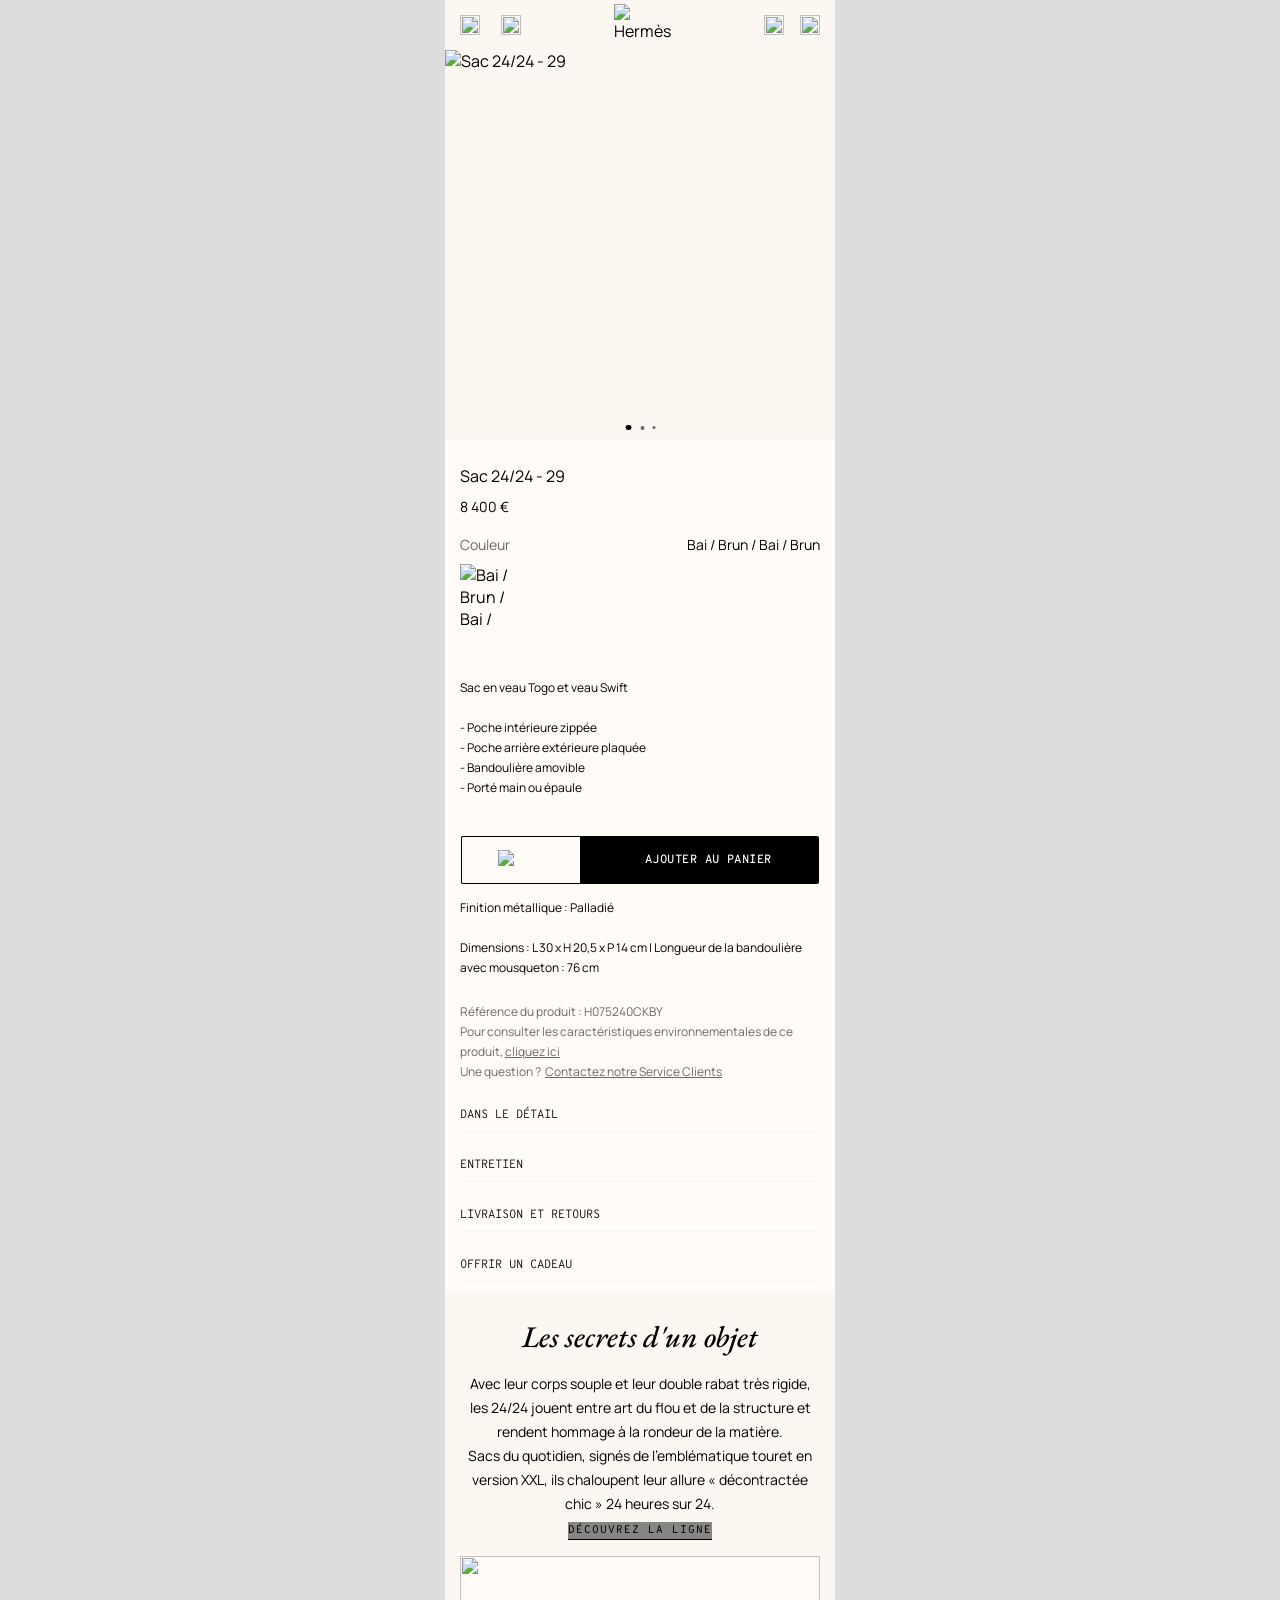
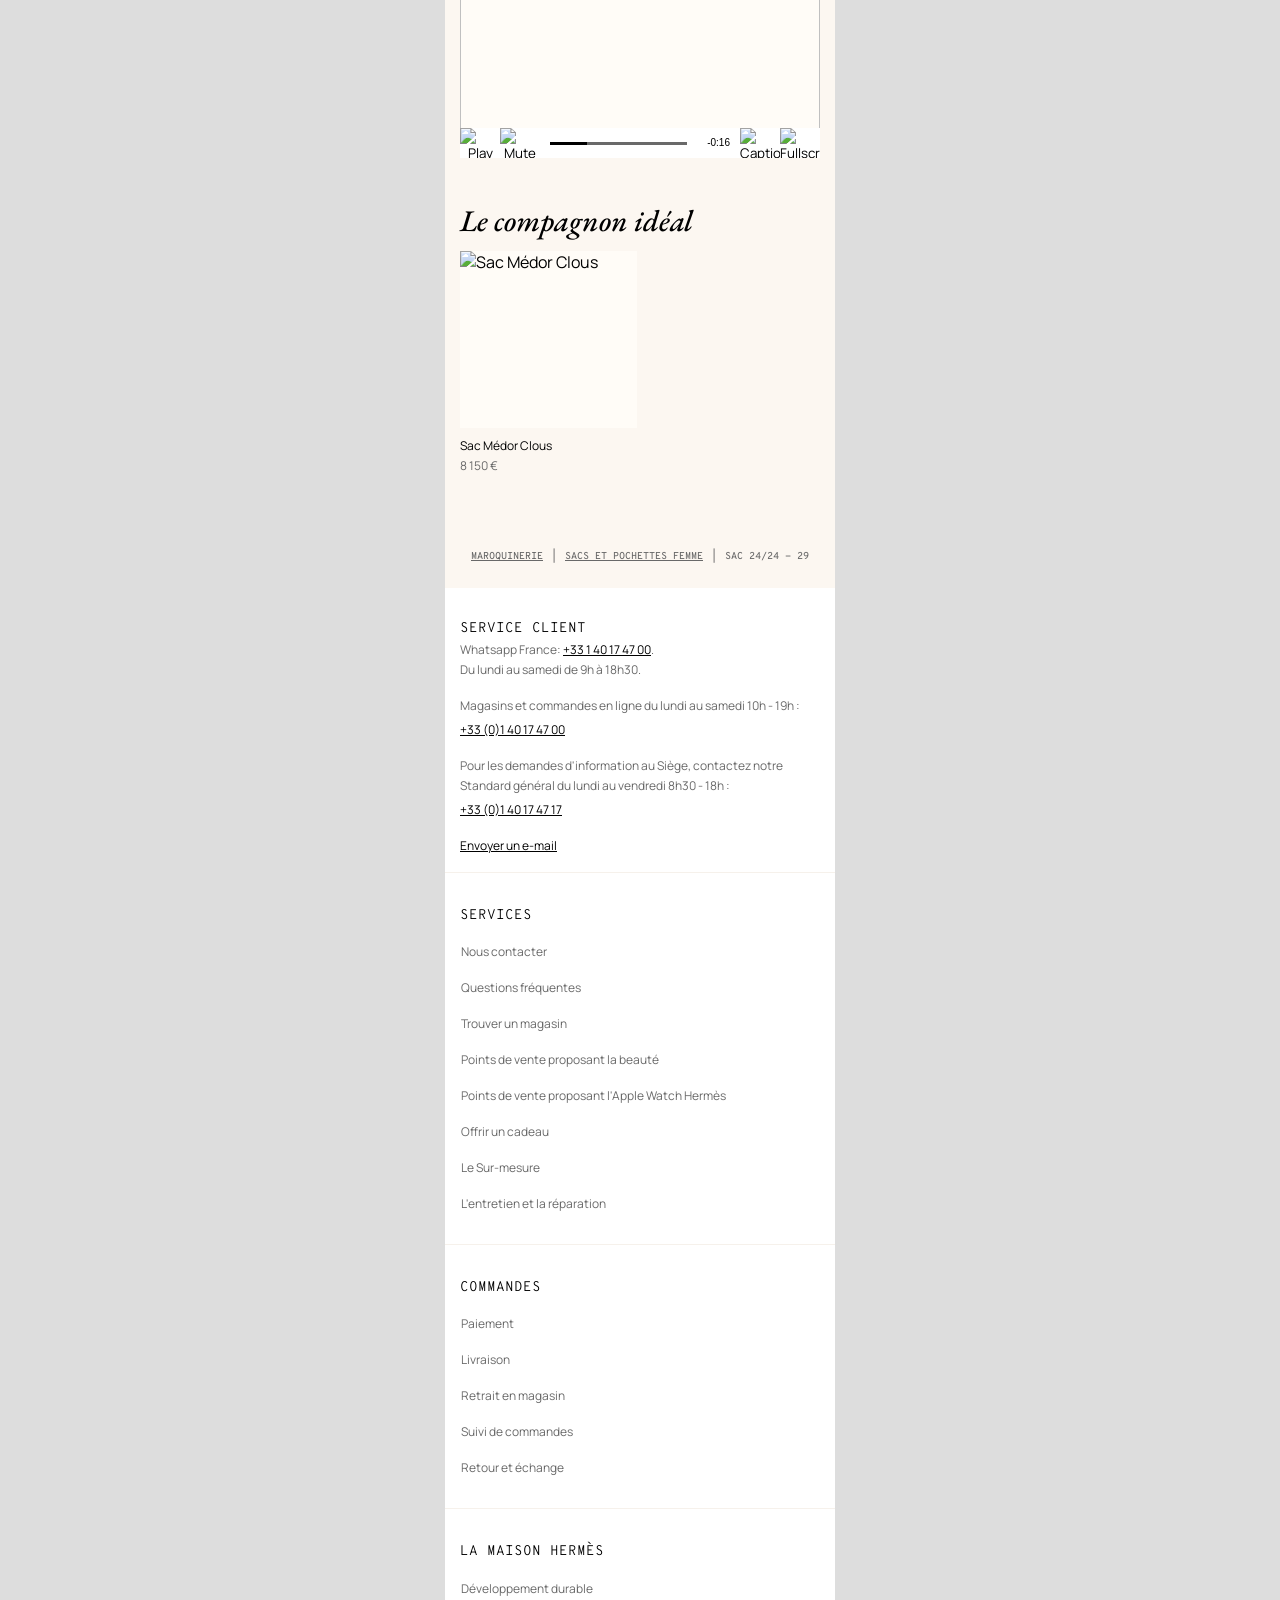
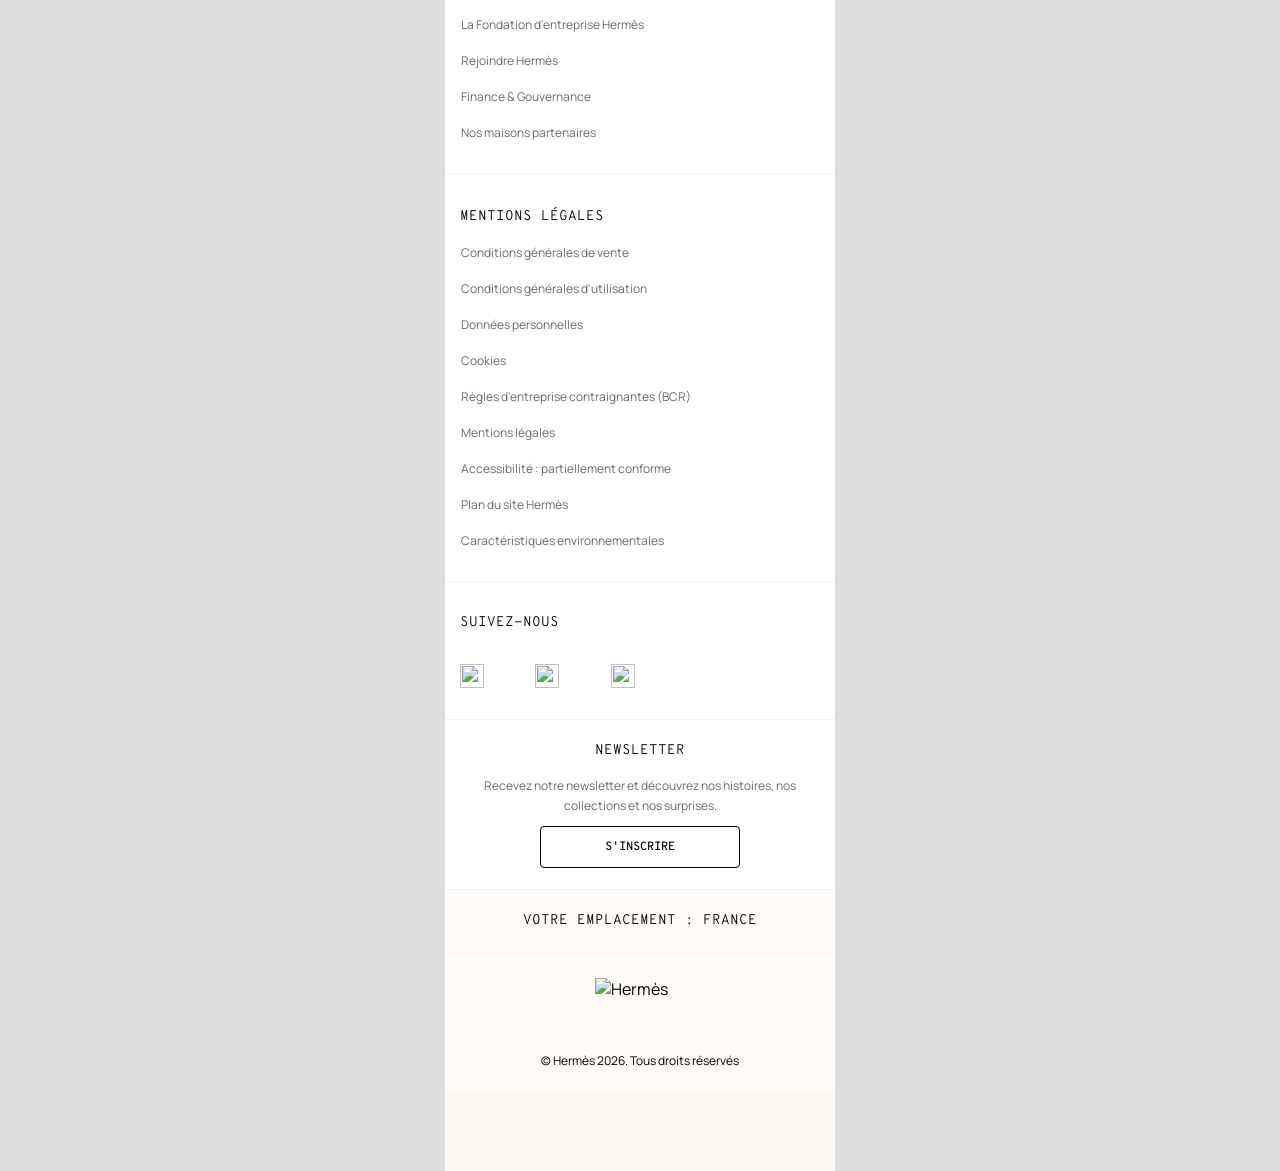
==== index.html @ 39c158b3 "v2 evade: mobile touch mechanic with escalation and yield dialog Replaces the cursor-based proof-of-" ====
<!DOCTYPE html>
<html lang="fr">
<head>
  <meta charset="UTF-8" />
  <meta name="viewport" content="width=390, initial-scale=1.0, maximum-scale=1.0, user-scalable=no" />
  <title>Sac 24/24 - 29 | Hermès</title>
  <link rel="preconnect" href="https://fonts.googleapis.com" />
  <link rel="preconnect" href="https://fonts.gstatic.com" crossorigin />
  <link href="https://fonts.googleapis.com/css2?family=EB+Garamond:ital,wght@1,500&family=Manrope:wght@400&family=Overpass+Mono:wght@300;400;500&display=swap" rel="stylesheet" />
  <link rel="stylesheet" href="style.css" />
</head>
<body>
  <div class="device">

    <!-- HEADER -->
    <header class="header">
      <button class="header-icon header-menu" aria-label="Menu">
        <img src="assets/images/menu-icon.svg" alt="" />
      </button>
      <button class="header-icon header-search" aria-label="Rechercher">
        <img src="assets/images/search-icon.svg" alt="" />
      </button>
      <a href="#" class="header-logo" aria-label="Hermès">
        <img src="assets/images/hermes-logo.svg" alt="Hermès" />
      </a>
      <button class="header-icon header-account" aria-label="Compte">
        <img src="assets/images/header-account.svg" alt="" />
      </button>
      <button class="header-icon header-bag" aria-label="Panier">
        <img src="assets/images/header-bag.svg" alt="" />
      </button>
    </header>

    <!-- MAIN -->
    <main class="main">

      <!-- HERO CAROUSEL -->
      <section class="hero">
        <div class="hero-image">
          <img src="assets/images/hero-bag.jpg" alt="Sac 24/24 - 29" />
        </div>
        <div class="hero-dots" aria-hidden="true">
          <span class="dot dot-active"></span>
          <span class="dot dot-med"></span>
          <span class="dot dot-small"></span>
        </div>
      </section>

      <!-- SELECTOR / TITLE / PRICE / VARIANTS -->
      <section class="selector">
        <h1 class="product-title">Sac 24/24 - 29</h1>
        <div class="product-price">8 400 €</div>
        <div class="variant-group">
          <div class="variant-header">
            <span class="variant-label">Couleur</span>
            <span class="variant-value">Bai / Brun / Bai / Brun</span>
          </div>
          <ul class="variant-swatches">
            <li class="swatch swatch-active">
              <img src="assets/images/color-swatch.jpg" alt="Bai / Brun / Bai / Brun" />
            </li>
          </ul>
        </div>
      </section>

      <!-- PRODUCT DETAILS -->
      <section class="details">
        <div class="details-description">
          <p>Sac en veau Togo et veau Swift</p>
          <p>- Poche intérieure zippée<br>- Poche arrière extérieure plaquée<br>- Bandoulière amovible<br>- Porté main ou épaule</p>
          <p>Ce produit est fabriqué à la main, les dimensions peuvent varier.</p>
        </div>
        <p class="details-line">Fabriqué en France</p>
        <p class="details-line">Finition métallique : Palladié</p>
        <p class="details-line">Dimensions : L 30 x H 20,5 x P 14 cm | Longueur de la bandoulière<br>avec mousqueton : 76 cm</p>

        <div class="details-footer">
          <p class="ref">Référence du produit :  H075240CKBY</p>
          <p class="env">Pour consulter les caractéristiques environnementales de ce produit, <a href="#">cliquez ici</a></p>
          <p class="contact">Une question ? <a href="#">Contactez notre Service Clients</a></p>
        </div>

        <!-- EXPANSION PANELS -->
        <div class="panels">
          <button class="panel">
            <span class="panel-label">DANS LE DÉTAIL</span>
            <img class="panel-icon" src="assets/images/plus-icon.svg" alt="" />
          </button>
          <button class="panel">
            <span class="panel-label">ENTRETIEN</span>
            <img class="panel-icon" src="assets/images/plus-icon.svg" alt="" />
          </button>
          <button class="panel">
            <span class="panel-label">LIVRAISON ET RETOURS</span>
            <img class="panel-icon" src="assets/images/plus-icon.svg" alt="" />
          </button>
          <button class="panel">
            <span class="panel-label">OFFRIR UN CADEAU</span>
            <img class="panel-icon" src="assets/images/plus-icon.svg" alt="" />
          </button>
        </div>
      </section>

      <!-- STORY BEHIND -->
      <section class="story">
        <h2 class="story-title">Les secrets d'un objet</h2>
        <p class="story-body">
          Avec leur corps souple et leur double rabat très rigide,<br>
          les 24/24 jouent entre art du flou et de la structure et<br>
          rendent hommage à la rondeur de la matière.<br>
          Sacs du quotidien, signés de l'emblématique touret en<br>
          version XXL, ils chaloupent leur allure « décontractée<br>
          chic » 24 heures sur 24.
        </p>
        <a class="story-link" href="#">DÉCOUVREZ LA LIGNE</a>

        <div class="story-video">
          <img class="video-thumb" src="assets/images/video-thumb.jpg" alt="" />
          <div class="video-controls">
            <button class="video-btn"><img src="assets/images/video-play.svg" alt="Play" /></button>
            <button class="video-btn"><img src="assets/images/video-mute.svg" alt="Mute" /></button>
            <div class="video-progress">
              <div class="video-progress-fill"></div>
            </div>
            <span class="video-time">-0:16</span>
            <button class="video-btn"><img src="assets/images/video-cc.svg" alt="Captions" /></button>
            <button class="video-btn"><img src="assets/images/video-fullscreen.svg" alt="Fullscreen" /></button>
          </div>
        </div>
      </section>

      <!-- CROSS-SELL -->
      <section class="cross-sell">
        <h2 class="cross-sell-title">Le compagnon idéal</h2>
        <a class="cross-sell-item" href="#">
          <div class="cross-sell-image">
            <img src="assets/images/medor-clous.jpg" alt="Sac Médor Clous" />
          </div>
          <h3 class="cross-sell-name">Sac Médor Clous</h3>
          <p class="cross-sell-price">8 150 €</p>
        </a>
      </section>

      <!-- BREADCRUMB -->
      <nav class="breadcrumb">
        <a class="crumb crumb-link" href="#">MAROQUINERIE</a>
        <span class="crumb-sep">|</span>
        <a class="crumb crumb-link" href="#">SACS ET POCHETTES FEMME</a>
        <span class="crumb-sep">|</span>
        <span class="crumb">SAC 24/24 - 29</span>
      </nav>

    </main>

    <!-- FOOTER -->
    <footer class="footer">
      <section class="footer-section footer-service">
        <h4 class="footer-heading">SERVICE CLIENT</h4>
        <p class="footer-text">
          <span class="muted">Whatsapp France: </span><a href="#">+33 1 40 17 47 00</a><span class="muted">.</span><br>
          <span class="muted">Du lundi au samedi de 9h à 18h30. </span>
        </p>
        <p class="footer-text muted">Magasins et commandes en ligne du lundi au samedi 10h - 19h :</p>
        <a class="footer-link" href="#">+33 (0)1 40 17 47 00</a>

        <p class="footer-text muted">Pour les demandes d'information au Siège, contactez notre<br>Standard général du lundi au vendredi 8h30 - 18h :</p>
        <a class="footer-link" href="#">+33 (0)1 40 17 47 17</a>

        <a class="footer-link footer-email" href="#">Envoyer un e-mail</a>
      </section>

      <section class="footer-section footer-collapse">
        <button class="footer-group-head">
          <span>SERVICES</span>
          <img src="assets/images/footer-arrow.svg" alt="" />
        </button>
        <ul class="footer-list">
          <li>Nous contacter</li>
          <li>Questions fréquentes</li>
          <li>Trouver un magasin</li>
          <li>Points de vente proposant la beauté</li>
          <li>Points de vente proposant l'Apple Watch Hermès</li>
          <li>Offrir un cadeau</li>
          <li>Le Sur-mesure</li>
          <li>L'entretien et la réparation</li>
        </ul>
      </section>

      <section class="footer-section footer-collapse">
        <button class="footer-group-head">
          <span>COMMANDES</span>
          <img src="assets/images/footer-arrow.svg" alt="" />
        </button>
        <ul class="footer-list">
          <li>Paiement</li>
          <li>Livraison</li>
          <li>Retrait en magasin</li>
          <li>Suivi de commandes</li>
          <li>Retour et échange</li>
        </ul>
      </section>

      <section class="footer-section footer-collapse">
        <button class="footer-group-head">
          <span>LA MAISON HERMÈS</span>
          <img src="assets/images/footer-arrow.svg" alt="" />
        </button>
        <ul class="footer-list">
          <li>Développement durable</li>
          <li>La Fondation d'entreprise Hermès</li>
          <li>Rejoindre Hermès</li>
          <li>Finance &amp; Gouvernance</li>
          <li>Nos maisons partenaires</li>
        </ul>
      </section>

      <section class="footer-section footer-collapse footer-collapse-static">
        <div class="footer-group-head">
          <span>MENTIONS LÉGALES</span>
        </div>
        <ul class="footer-list">
          <li>Conditions générales de vente</li>
          <li>Conditions générales d'utilisation</li>
          <li>Données personnelles</li>
          <li>Cookies</li>
          <li>Règles d'entreprise contraignantes (BCR)</li>
          <li>Mentions légales</li>
          <li>Accessibilité : partiellement conforme</li>
          <li>Plan du site Hermès</li>
          <li>Caractéristiques environnementales</li>
        </ul>
      </section>

      <section class="footer-section footer-social">
        <h4 class="footer-heading">SUIVEZ-NOUS</h4>
        <div class="footer-social-icons">
          <a href="#"><img src="assets/images/social-1.svg" alt="" /></a>
          <a href="#"><img src="assets/images/social-2.svg" alt="" /></a>
          <a href="#"><img src="assets/images/social-3.svg" alt="" /></a>
        </div>
      </section>

      <section class="footer-section footer-newsletter">
        <h4 class="footer-heading footer-heading-center">NEWSLETTER</h4>
        <p class="footer-text footer-text-center">Recevez notre newsletter et découvrez nos histoires, nos<br>collections et nos surprises.</p>
        <button class="footer-newsletter-btn">S'INSCRIRE</button>
      </section>

      <section class="footer-section footer-country">
        <button class="footer-country-btn">
          <span>VOTRE EMPLACEMENT : FRANCE</span>
          <img src="assets/images/country-arrow.svg" alt="" />
        </button>
      </section>

      <div class="footer-rider">
        <img src="assets/images/hermes-rider.svg" alt="Hermès" />
      </div>

      <p class="footer-copyright">© Hermès 2026. Tous droits réservés</p>
    </footer>

    <!-- YIELD DIALOG (appears after 4 failed leaps) -->
    <div id="yield-dialog" class="dialog" hidden>
      <div class="dialog-card">
        <img class="dialog-logo" src="assets/images/hermes-logo.svg" alt="Hermès" />
        <p class="dialog-message">Cet article est disponible uniquement en boutique. Veuillez prendre rendez-vous auprès de votre conseiller.</p>
        <button class="dialog-close">Compris</button>
      </div>
    </div>

    <!-- STICKY BOTTOM ACTION BAR -->
    <div class="sticky-bar">
      <button class="apple-pay-btn" aria-label="Apple Pay">
        <img src="assets/images/apple-pay-logo.svg" alt="Apple Pay" />
      </button>
      <button id="add-to-cart" class="add-to-cart-btn" aria-label="Ajouter au panier">
        <img class="cart-icon" src="assets/images/cart-icon.svg" alt="" />
        <span class="cart-label">AJOUTER AU PANIER</span>
      </button>
    </div>

  </div>

  <script src="script.js"></script>
</body>
</html>
---- style.css ----
/* Hermès Sac 24/24 - 29 — 1:1 from Figma (390px mobile) */

:root {
  --bg-page: #fcf7f1;
  --bg-card: #fffcf7;
  --bg-selector: rgba(255, 252, 247, 0.93);
  --ink: #000000;
  --muted: #696969;
  --separator: rgba(246, 241, 235, 0.6);
  --separator-solid: #f6f1eb;
}

* {
  box-sizing: border-box;
  margin: 0;
  padding: 0;
}

html, body {
  background: #ddd;
  font-family: 'Manrope', sans-serif;
  color: var(--ink);
  -webkit-font-smoothing: antialiased;
  -webkit-tap-highlight-color: transparent;
}

img {
  display: block;
  max-width: 100%;
}

button {
  background: none;
  border: none;
  font-family: inherit;
  cursor: pointer;
  color: inherit;
}

a {
  color: inherit;
  text-decoration: none;
}

ul {
  list-style: none;
}

/* The phone-size device frame */
.device {
  width: 390px;
  margin: 0 auto;
  background: var(--bg-page);
  position: relative;
  min-height: 100vh;
  padding-bottom: 80px; /* room for sticky bar */
}

/* ---------- HEADER ---------- */
.header {
  position: relative;
  width: 390px;
  height: 50px;
  background: var(--bg-page);
  padding: 0 15px;
  display: flex;
  align-items: center;
}

.header-icon {
  width: 20px;
  height: 20px;
  display: inline-flex;
  align-items: center;
  justify-content: center;
}

.header-icon img {
  width: 20px;
  height: 20px;
}

.header-menu {
  position: absolute;
  left: 15px;
  top: 50%;
  transform: translateY(-50%);
}

.header-search {
  position: absolute;
  left: 56px;
  top: 50%;
  transform: translateY(-50%);
}

.header-logo {
  position: absolute;
  left: 168.6px;
  top: 4px;
  width: 60px;
  height: 36px;
}

.header-logo img {
  width: 60px;
  height: 36px;
}

.header-account {
  position: absolute;
  right: 51px;
  top: 50%;
  transform: translateY(-50%);
}

.header-bag {
  position: absolute;
  right: 15px;
  top: 50%;
  transform: translateY(-50%);
}

/* ---------- HERO ---------- */
.hero {
  position: relative;
  width: 390px;
}

.hero-image {
  width: 390px;
  height: 390px;
  overflow: hidden;
}

.hero-image img {
  width: 100%;
  height: 100%;
  object-fit: cover;
}

.hero-dots {
  position: absolute;
  left: 50%;
  bottom: 8px;
  transform: translateX(-50%);
  width: 65px;
  height: 9px;
  display: flex;
  align-items: center;
  justify-content: center;
  gap: 8px;
}

.hero-dots .dot {
  display: block;
  border-radius: 50%;
  background: var(--muted);
}

.hero-dots .dot-active {
  width: 7.5px;
  height: 7.5px;
  background: #000;
  border: 1px solid #fff;
}

.hero-dots .dot-med {
  width: 4px;
  height: 4px;
}

.hero-dots .dot-small {
  width: 3px;
  height: 3px;
}

/* ---------- SELECTOR (over hero overlap area) ---------- */
.selector {
  background: var(--bg-selector);
  padding: 24px 15px;
  width: 390px;
}

.product-title {
  font-family: 'Manrope', sans-serif;
  font-weight: 400;
  font-size: 16px;
  line-height: 24px;
  color: var(--ink);
  margin: 0;
}

.product-price {
  font-family: 'Manrope', sans-serif;
  font-weight: 400;
  font-size: 14px;
  line-height: 22px;
  color: var(--ink);
  padding-top: 8px;
  padding-bottom: 16px;
}

.variant-header {
  display: flex;
  justify-content: space-between;
  align-items: baseline;
  font-size: 14px;
  line-height: 22px;
  padding-bottom: 8px;
}

.variant-label {
  color: var(--muted);
}

.variant-value {
  color: var(--ink);
  text-transform: capitalize;
}

.variant-swatches {
  display: grid;
  grid-template-columns: repeat(5, 1fr);
  gap: 8px;
  padding-bottom: 8px;
}

.swatch {
  background: var(--bg-card);
  aspect-ratio: 1 / 1;
  position: relative;
  overflow: hidden;
}

.swatch img {
  width: 100%;
  height: 100%;
  object-fit: cover;
}

.swatch-active::after {
  content: '';
  position: absolute;
  left: 0;
  right: 0.01px;
  bottom: -2.99px;
  border-bottom: 1px solid #000;
  height: 0;
}

/* ---------- DETAILS ---------- */
.details {
  background: var(--bg-card);
  padding: 16px 15px;
  width: 390px;
}

.details-description p {
  font-size: 12px;
  line-height: 20px;
  color: var(--ink);
}

.details-description p + p {
  margin-top: 20px;
}

.details-line {
  font-size: 12px;
  line-height: 20px;
  color: var(--ink);
  margin-top: 20px;
}

.details-footer {
  margin-top: 24px;
}

.details-footer .ref,
.details-footer .env,
.details-footer .contact {
  font-size: 12px;
  line-height: 20px;
  color: var(--muted);
}

.details-footer .env {
  margin-top: 0;
}

.details-footer .contact {
  margin-top: 0;
  display: flex;
  gap: 4px;
  flex-wrap: wrap;
}

.details-footer a {
  text-decoration: underline;
  color: var(--muted);
}

.details-footer .env a {
  color: var(--muted);
}

/* ---------- EXPANSION PANELS ---------- */
.panels {
  margin-top: 24px;
  display: flex;
  flex-direction: column;
  gap: 32px;
}

.panel {
  display: flex;
  align-items: center;
  justify-content: space-between;
  width: 100%;
  padding: 0;
  background: transparent;
  position: relative;
}

.panel::after {
  content: '';
  position: absolute;
  left: 0;
  right: 0;
  bottom: -8px;
  border-top: 1px solid var(--separator);
}

.panel-label {
  font-family: 'Overpass Mono', monospace;
  font-weight: 300;
  font-size: 12px;
  line-height: 18px;
  color: var(--ink);
  text-transform: uppercase;
}

.panel-icon {
  width: 14px;
  height: 14px;
}

/* ---------- STORY ---------- */
.story {
  padding: 32px 15px 24px;
  background: var(--bg-page);
  width: 390px;
}

.story-title {
  font-family: 'EB Garamond', serif;
  font-style: italic;
  font-weight: 500;
  font-size: 30px;
  line-height: 1;
  color: var(--ink);
  text-align: center;
  padding-bottom: 13.8px;
}

.story-body {
  font-family: 'Manrope', sans-serif;
  font-size: 14px;
  line-height: 24px;
  color: var(--ink);
  text-align: center;
  padding-top: 6.2px;
}

.story-link {
  display: block;
  margin: 6px auto 0;
  width: fit-content;
  font-family: 'Overpass Mono', monospace;
  font-weight: 400;
  font-size: 11px;
  line-height: 16px;
  letter-spacing: 1px;
  text-transform: uppercase;
  text-align: center;
  color: var(--ink);
  border-bottom: 1px solid var(--ink);
  padding-bottom: 1px;
  background: rgba(105, 105, 105, 0.8);
  padding-left: 0;
  padding-right: 0;
}

.story-video {
  margin-top: 16px;
  width: 360px;
  position: relative;
  background: var(--bg-card);
}

.video-thumb {
  width: 360px;
  height: 202.5px;
  object-fit: cover;
  display: block;
}

.video-controls {
  position: absolute;
  left: 0;
  right: 0;
  bottom: 0;
  background: #fff;
  height: 30px;
  display: flex;
  align-items: center;
}

.video-btn {
  width: 40px;
  height: 30px;
  display: inline-flex;
  align-items: center;
  justify-content: center;
}

.video-btn img {
  width: 40px;
  height: 30px;
}

.video-progress {
  flex: 1;
  height: 3px;
  background: var(--muted);
  margin: 0 10px;
  position: relative;
}

.video-progress-fill {
  position: absolute;
  left: 0;
  top: 0;
  bottom: 0;
  width: 27%;
  background: #000;
}

.video-time {
  font-family: 'Arial', sans-serif;
  font-size: 10px;
  line-height: 30px;
  color: var(--ink);
  padding: 0 10px;
  white-space: nowrap;
}

/* ---------- CROSS-SELL ---------- */
.cross-sell {
  padding: 24px 15px 72px;
  background: var(--bg-page);
  width: 390px;
}

.cross-sell-title {
  font-family: 'EB Garamond', serif;
  font-style: italic;
  font-weight: 500;
  font-size: 30px;
  line-height: 1;
  color: var(--ink);
  margin-bottom: 15px;
}

.cross-sell-item {
  display: block;
  width: 177px;
}

.cross-sell-image {
  background: var(--bg-card);
  width: 177px;
  height: 177px;
  overflow: hidden;
}

.cross-sell-image img {
  width: 100%;
  height: 100%;
  object-fit: cover;
}

.cross-sell-name {
  font-family: 'Manrope', sans-serif;
  font-weight: 400;
  font-size: 12px;
  line-height: 20px;
  color: var(--ink);
  padding-top: 8px;
}

.cross-sell-price {
  font-family: 'Manrope', sans-serif;
  font-weight: 400;
  font-size: 12px;
  line-height: 20px;
  color: var(--muted);
}

/* ---------- BREADCRUMB ---------- */
.breadcrumb {
  width: 360px;
  margin: 0 auto;
  padding-top: 1.5px;
  display: flex;
  align-items: flex-start;
  justify-content: center;
  gap: 8px;
  font-family: 'Overpass Mono', monospace;
  font-weight: 500;
  font-size: 10px;
  line-height: 14px;
  text-transform: uppercase;
  color: var(--muted);
  padding-bottom: 24px;
}

.crumb-link {
  text-decoration: underline;
}

.crumb-sep {
  color: var(--muted);
}

/* ---------- FOOTER ---------- */
.footer {
  background: var(--bg-card);
  width: 390px;
  padding-bottom: 20px;
  display: flex;
  flex-direction: column;
}

.footer-section {
  width: 390px;
  padding: 0 15px;
}

.footer-service {
  border-bottom: 1px solid var(--separator-solid);
  padding: 30px 15px 16px;
  background: #fff;
}

.footer-heading {
  font-family: 'Overpass Mono', monospace;
  font-weight: 300;
  font-size: 14px;
  line-height: 22px;
  text-transform: uppercase;
  color: var(--ink);
}

.footer-heading-center {
  text-align: center;
}

.footer-service .footer-heading {
  margin-bottom: 0.25px;
}

.footer-text {
  font-family: 'Manrope', sans-serif;
  font-weight: 400;
  font-size: 12px;
  line-height: 20px;
  color: var(--muted);
  margin-top: 16px;
}

.footer-service .footer-text:first-of-type {
  margin-top: 0;
}

.footer-text.muted,
.footer-text .muted {
  color: var(--muted);
}

.footer-link {
  display: block;
  font-family: 'Manrope', sans-serif;
  font-size: 12px;
  line-height: 20px;
  color: var(--ink);
  text-decoration: underline;
  margin-top: 4px;
}

.footer-service a {
  color: var(--ink);
  text-decoration: underline;
}

.footer-email {
  margin-top: 16px;
}

.footer-collapse {
  border-bottom: 1px solid var(--separator-solid);
  padding: 32px 15px;
  background: #fff;
}

.footer-group-head {
  width: 100%;
  display: flex;
  align-items: flex-start;
  justify-content: space-between;
  font-family: 'Overpass Mono', monospace;
  font-weight: 300;
  font-size: 14px;
  line-height: 22px;
  text-transform: uppercase;
  color: var(--ink);
  padding: 0;
  height: 24.25px;
}

.footer-group-head img {
  width: 12px;
  height: 12px;
  margin-top: 3px;
}

.footer-list {
  padding-top: 15px;
}

.footer-list li {
  font-family: 'Manrope', sans-serif;
  font-weight: 400;
  font-size: 12px;
  line-height: 16px;
  color: var(--muted);
  padding: 10px 1px;
}

.footer-list li:first-child {
  padding-top: 0;
}

.footer-list li:last-child {
  padding-bottom: 0;
}

.footer-social {
  border-bottom: 1px solid var(--separator-solid);
  padding: 30px 15px 31px;
  background: #fff;
  display: flex;
  flex-direction: column;
  gap: 30px;
}

.footer-social-icons {
  display: flex;
  gap: 51.333px;
}

.footer-social-icons img {
  width: 24px;
  height: 24px;
}

.footer-newsletter {
  border-bottom: 1px solid var(--separator-solid);
  padding: 20px 15px 21px;
  background: #fff;
  display: flex;
  flex-direction: column;
  align-items: center;
  gap: 10px;
}

.footer-newsletter .footer-heading {
  padding-top: 0;
}

.footer-text-center {
  text-align: center;
  margin-top: 4px;
}

.footer-newsletter-btn {
  width: 200px;
  max-width: 240px;
  min-height: 40px;
  padding: 12px 17px;
  border: 1px solid var(--ink);
  border-radius: 4px;
  font-family: 'Overpass Mono', monospace;
  font-weight: 500;
  font-size: 12px;
  line-height: 16px;
  text-transform: uppercase;
  color: var(--ink);
  background: transparent;
}

.footer-country {
  border-bottom: 1px solid var(--separator-solid);
  padding: 20px 15px 21px;
  display: flex;
  justify-content: center;
}

.footer-country-btn {
  position: relative;
  width: 246.23px;
  height: 22px;
  display: flex;
  align-items: center;
  justify-content: center;
  font-family: 'Overpass Mono', monospace;
  font-weight: 300;
  font-size: 14px;
  line-height: 22px;
  text-transform: uppercase;
  color: var(--ink);
}

.footer-country-btn img {
  position: absolute;
  right: 0;
  top: 50%;
  transform: translateY(-50%);
  width: 7px;
  height: 10px;
}

.footer-rider {
  display: flex;
  justify-content: center;
  padding-top: 24px;
}

.footer-rider img {
  width: 90px;
  height: 51.5px;
}

.footer-copyright {
  width: 340px;
  margin: 21.5px auto 0;
  text-align: center;
  font-family: 'Manrope', sans-serif;
  font-size: 12px;
  line-height: 20px;
  color: var(--ink);
}

/* ---------- STICKY BAR ---------- */
.sticky-bar {
  position: fixed;
  bottom: 0;
  left: 50%;
  transform: translateX(-50%);
  width: 390px;
  background: var(--bg-card);
  padding: 16px;
  display: flex;
  justify-content: center;
  z-index: 100;
}

.apple-pay-btn {
  width: 119.34px;
  height: 48px;
  display: inline-flex;
  align-items: center;
  justify-content: center;
  padding: 9px 39.18px 9px 36.16px;
  background: var(--bg-card);
  border-top: 1px solid #000;
  border-left: 1px solid #000;
  border-bottom: 1px solid #000;
  border-right: none;
  border-radius: 2px 0 0 2px;
}

.apple-pay-btn img {
  width: 44px;
  height: 20px;
}

.add-to-cart-btn {
  width: 238.66px;
  height: 48px;
  display: inline-flex;
  align-items: center;
  justify-content: center;
  gap: 4px;
  padding: 9px 43px 9px 42px;
  background: #000;
  border-top: 1px solid rgba(0, 0, 0, 0);
  border-bottom: 1px solid rgba(0, 0, 0, 0);
  border-right: 1px solid rgba(0, 0, 0, 0);
  border-radius: 0 2px 2px 0;
  /* The transition is critical to the gag — slow, premium, never jittery. */
  transition: transform 800ms cubic-bezier(0.22, 1, 0.36, 1);
  will-change: transform;
  position: relative;
}

.cart-icon {
  width: 16px;
  height: 16px;
}

.cart-label {
  display: inline-flex;
  align-items: center;
  justify-content: center;
  height: 16px;
  font-family: 'Overpass Mono', monospace;
  font-weight: 500;
  font-size: 12px;
  line-height: 16px;
  letter-spacing: 0.04em;
  text-transform: uppercase;
  color: #fff;
  white-space: nowrap;
}

/* ---------- YIELD DIALOG ---------- */
.dialog {
  position: fixed;
  inset: 0;
  background: rgba(252, 247, 241, 0.96);
  display: flex;
  align-items: center;
  justify-content: center;
  z-index: 200;
  opacity: 0;
  pointer-events: none;
  transition: opacity 500ms ease-out;
}

.dialog.open {
  opacity: 1;
  pointer-events: auto;
}

.dialog[hidden] {
  display: none;
}

.dialog-card {
  width: 320px;
  display: flex;
  flex-direction: column;
  align-items: center;
  gap: 28px;
  padding: 40px 24px;
  text-align: center;
}

.dialog-logo {
  width: 80px;
  height: 48px;
}

.dialog-message {
  font-family: 'EB Garamond', serif;
  font-style: italic;
  font-weight: 500;
  font-size: 22px;
  line-height: 30px;
  color: var(--ink);
}

.dialog-close {
  font-family: 'Overpass Mono', monospace;
  font-weight: 500;
  font-size: 12px;
  line-height: 16px;
  letter-spacing: 0.06em;
  text-transform: uppercase;
  color: var(--ink);
  padding: 12px 32px;
  border: 1px solid var(--ink);
  border-radius: 2px;
  background: transparent;
}
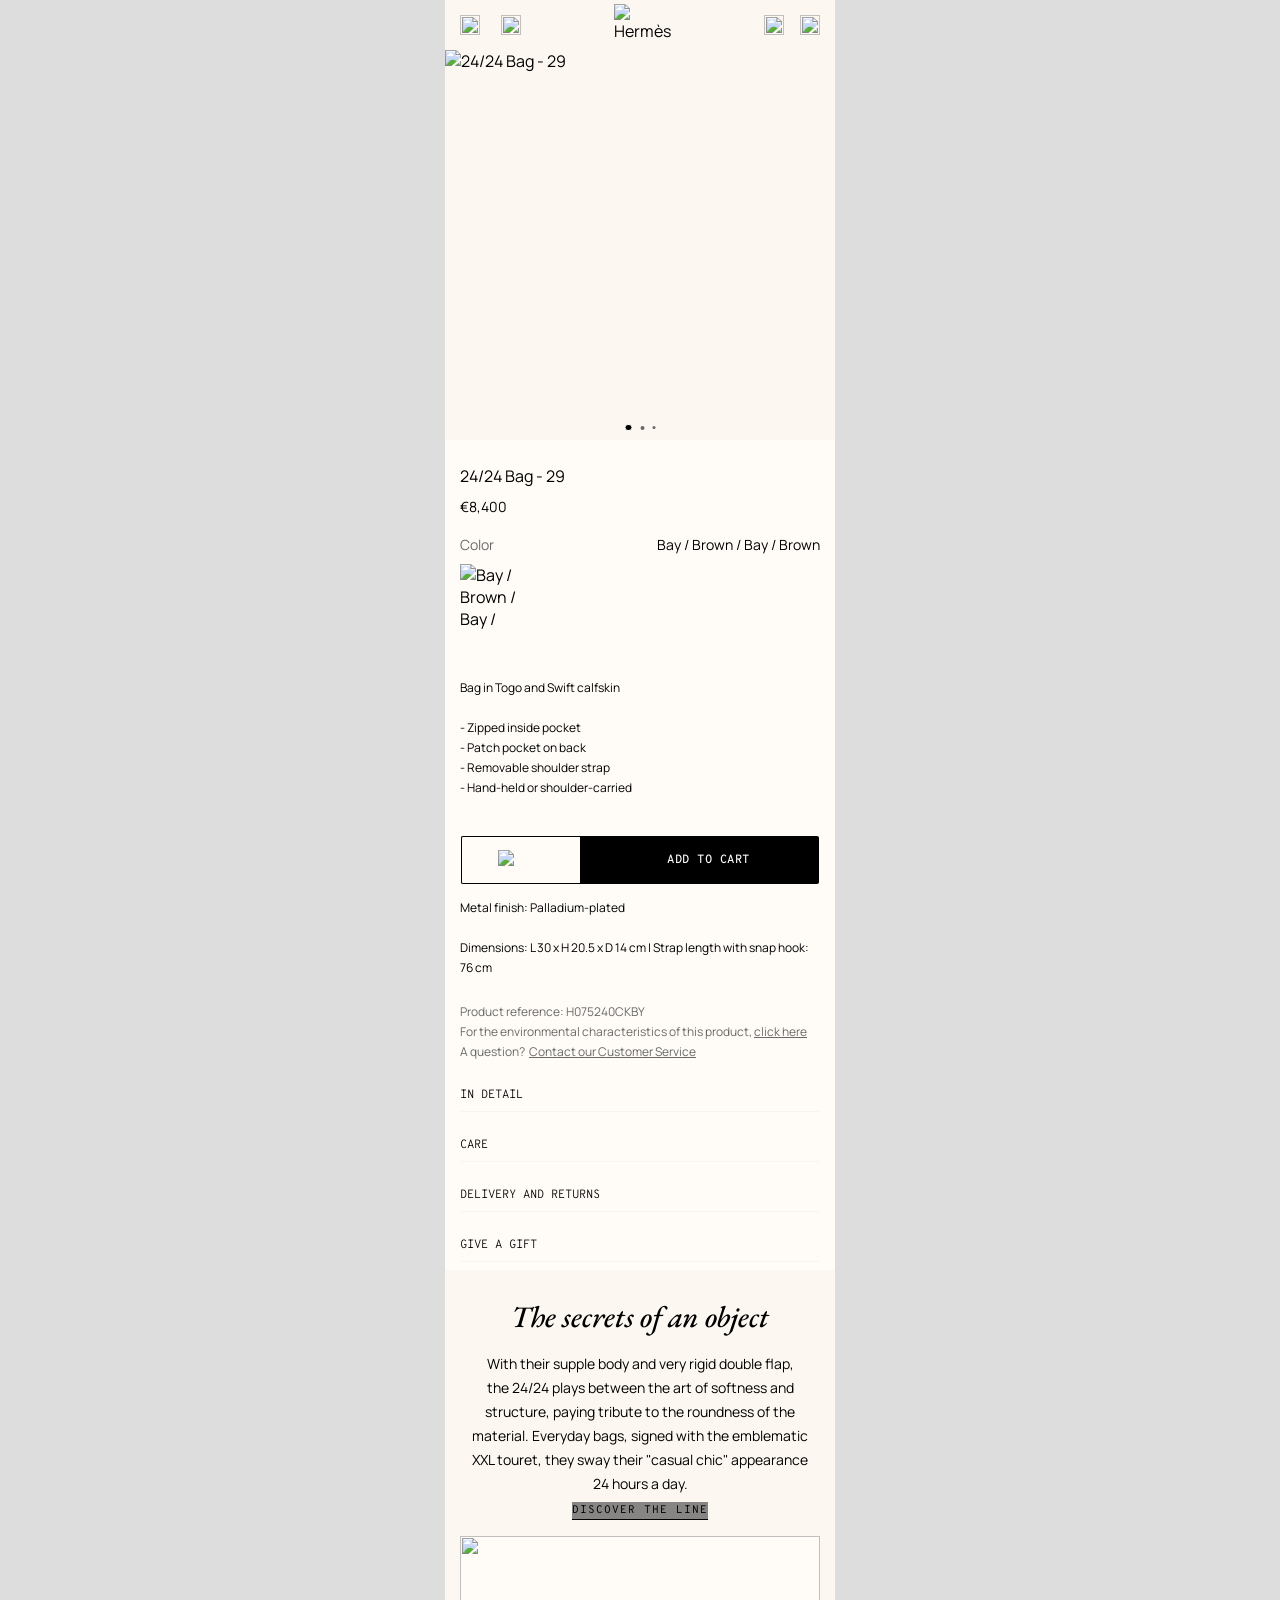
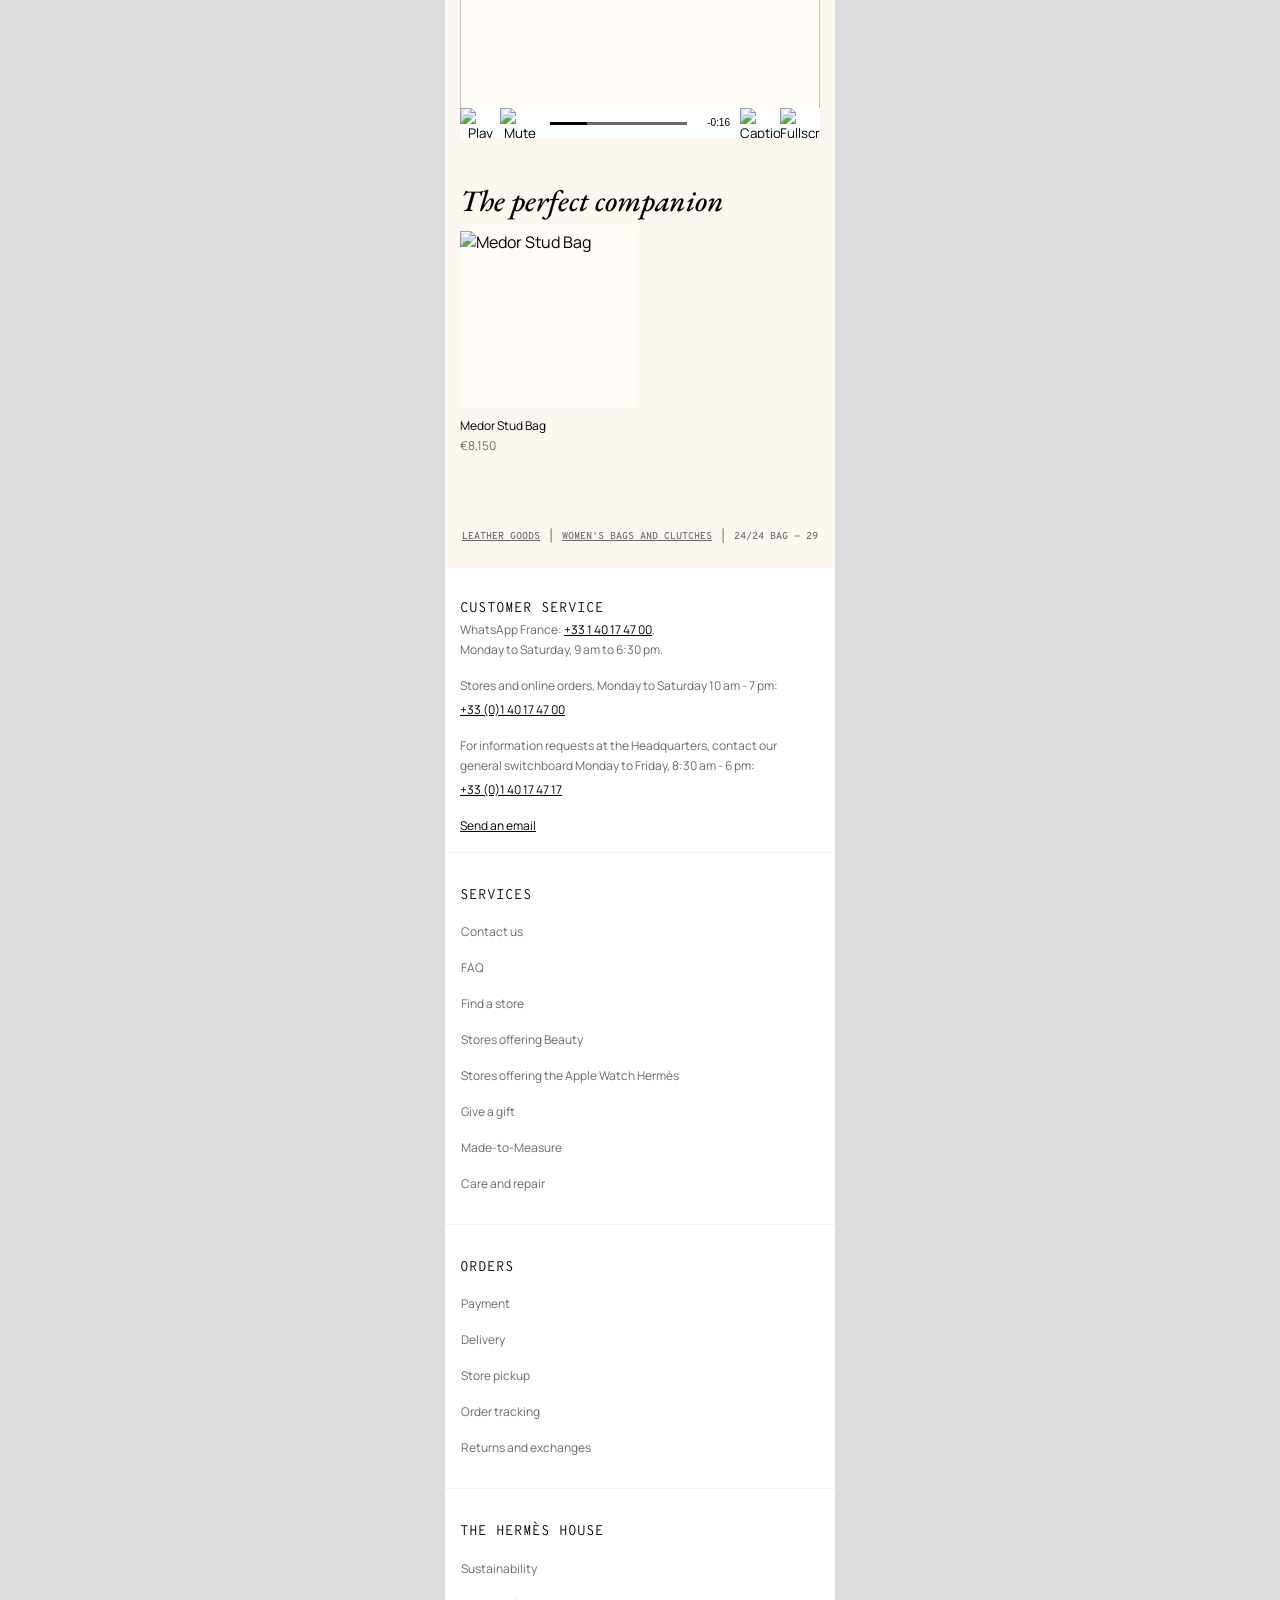
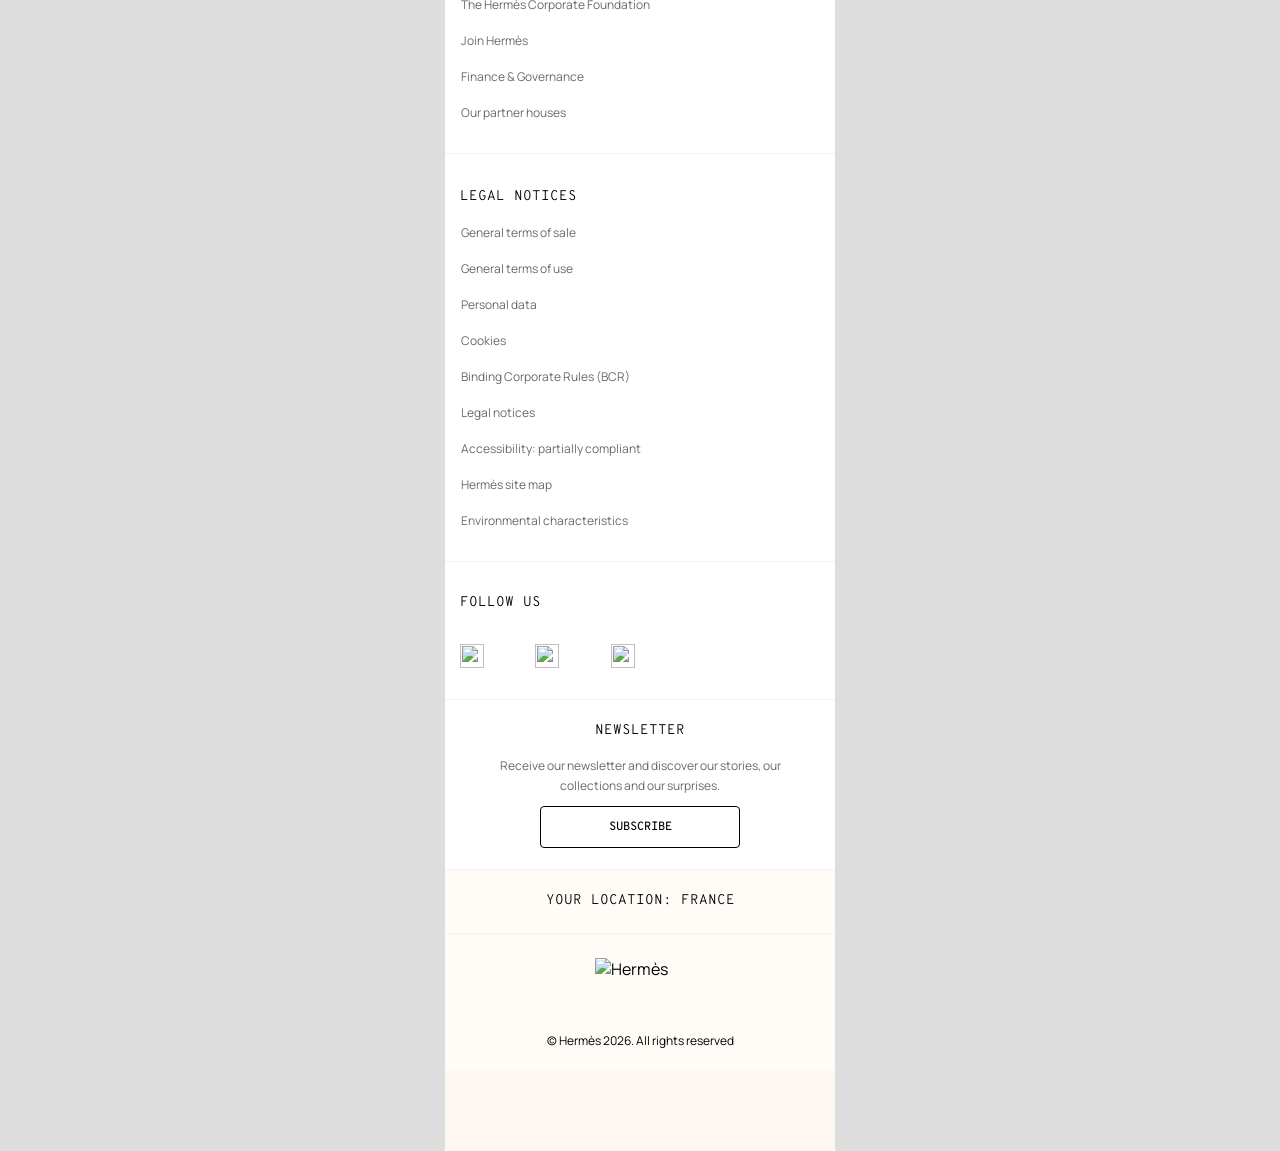
==== commit 4c21edab: "Dialog copy: allocation-aware refusal Co-Authored-By: Claude Opus 4.7 (1M context) <noreply@anthropi" ====
--- a/index.html
+++ b/index.html
@@ -1,9 +1,11 @@
 <!DOCTYPE html>
-<html lang="fr">
+<html lang="en">
 <head>
   <meta charset="UTF-8" />
-  <meta name="viewport" content="width=390, initial-scale=1.0, maximum-scale=1.0, user-scalable=no" />
-  <title>Sac 24/24 - 29 | Hermès</title>
+  <meta name="viewport" content="width=device-width, initial-scale=1.0, maximum-scale=1.0, user-scalable=no, viewport-fit=cover" />
+  <meta name="theme-color" content="#fcf7f1" />
+  <meta name="apple-mobile-web-app-status-bar-style" content="default" />
+  <title>24/24 Bag - 29 | Hermès</title>
   <link rel="preconnect" href="https://fonts.googleapis.com" />
   <link rel="preconnect" href="https://fonts.gstatic.com" crossorigin />
   <link href="https://fonts.googleapis.com/css2?family=EB+Garamond:ital,wght@1,500&family=Manrope:wght@400&family=Overpass+Mono:wght@300;400;500&display=swap" rel="stylesheet" />
@@ -17,16 +19,16 @@
       <button class="header-icon header-menu" aria-label="Menu">
         <img src="assets/images/menu-icon.svg" alt="" />
       </button>
-      <button class="header-icon header-search" aria-label="Rechercher">
+      <button class="header-icon header-search" aria-label="Search">
         <img src="assets/images/search-icon.svg" alt="" />
       </button>
       <a href="#" class="header-logo" aria-label="Hermès">
         <img src="assets/images/hermes-logo.svg" alt="Hermès" />
       </a>
-      <button class="header-icon header-account" aria-label="Compte">
+      <button class="header-icon header-account" aria-label="Account">
         <img src="assets/images/header-account.svg" alt="" />
       </button>
-      <button class="header-icon header-bag" aria-label="Panier">
+      <button class="header-icon header-bag" aria-label="Bag">
         <img src="assets/images/header-bag.svg" alt="" />
       </button>
     </header>
@@ -37,7 +39,7 @@
       <!-- HERO CAROUSEL -->
       <section class="hero">
         <div class="hero-image">
-          <img src="assets/images/hero-bag.jpg" alt="Sac 24/24 - 29" />
+          <img src="assets/images/hero-bag.jpg" alt="24/24 Bag - 29" />
         </div>
         <div class="hero-dots" aria-hidden="true">
           <span class="dot dot-active"></span>
@@ -48,16 +50,16 @@
 
       <!-- SELECTOR / TITLE / PRICE / VARIANTS -->
       <section class="selector">
-        <h1 class="product-title">Sac 24/24 - 29</h1>
-        <div class="product-price">8 400 €</div>
+        <h1 class="product-title">24/24 Bag - 29</h1>
+        <div class="product-price">€8,400</div>
         <div class="variant-group">
           <div class="variant-header">
-            <span class="variant-label">Couleur</span>
-            <span class="variant-value">Bai / Brun / Bai / Brun</span>
+            <span class="variant-label">Color</span>
+            <span class="variant-value">Bay / Brown / Bay / Brown</span>
           </div>
           <ul class="variant-swatches">
             <li class="swatch swatch-active">
-              <img src="assets/images/color-swatch.jpg" alt="Bai / Brun / Bai / Brun" />
+              <img src="assets/images/color-swatch.jpg" alt="Bay / Brown / Bay / Brown" />
             </li>
           </ul>
         </div>
@@ -66,36 +68,36 @@
       <!-- PRODUCT DETAILS -->
       <section class="details">
         <div class="details-description">
-          <p>Sac en veau Togo et veau Swift</p>
-          <p>- Poche intérieure zippée<br>- Poche arrière extérieure plaquée<br>- Bandoulière amovible<br>- Porté main ou épaule</p>
-          <p>Ce produit est fabriqué à la main, les dimensions peuvent varier.</p>
-        </div>
-        <p class="details-line">Fabriqué en France</p>
-        <p class="details-line">Finition métallique : Palladié</p>
-        <p class="details-line">Dimensions : L 30 x H 20,5 x P 14 cm | Longueur de la bandoulière<br>avec mousqueton : 76 cm</p>
+          <p>Bag in Togo and Swift calfskin</p>
+          <p>- Zipped inside pocket<br>- Patch pocket on back<br>- Removable shoulder strap<br>- Hand-held or shoulder-carried</p>
+          <p>This product is handmade; dimensions may vary.</p>
+        </div>
+        <p class="details-line">Made in France</p>
+        <p class="details-line">Metal finish: Palladium-plated</p>
+        <p class="details-line">Dimensions: L 30 x H 20.5 x D 14 cm | Strap length with snap hook: 76 cm</p>
 
         <div class="details-footer">
-          <p class="ref">Référence du produit :  H075240CKBY</p>
-          <p class="env">Pour consulter les caractéristiques environnementales de ce produit, <a href="#">cliquez ici</a></p>
-          <p class="contact">Une question ? <a href="#">Contactez notre Service Clients</a></p>
+          <p class="ref">Product reference:  H075240CKBY</p>
+          <p class="env">For the environmental characteristics of this product, <a href="#">click here</a></p>
+          <p class="contact">A question? <a href="#">Contact our Customer Service</a></p>
         </div>
 
         <!-- EXPANSION PANELS -->
         <div class="panels">
           <button class="panel">
-            <span class="panel-label">DANS LE DÉTAIL</span>
-            <img class="panel-icon" src="assets/images/plus-icon.svg" alt="" />
-          </button>
-          <button class="panel">
-            <span class="panel-label">ENTRETIEN</span>
-            <img class="panel-icon" src="assets/images/plus-icon.svg" alt="" />
-          </button>
-          <button class="panel">
-            <span class="panel-label">LIVRAISON ET RETOURS</span>
-            <img class="panel-icon" src="assets/images/plus-icon.svg" alt="" />
-          </button>
-          <button class="panel">
-            <span class="panel-label">OFFRIR UN CADEAU</span>
+            <span class="panel-label">IN DETAIL</span>
+            <img class="panel-icon" src="assets/images/plus-icon.svg" alt="" />
+          </button>
+          <button class="panel">
+            <span class="panel-label">CARE</span>
+            <img class="panel-icon" src="assets/images/plus-icon.svg" alt="" />
+          </button>
+          <button class="panel">
+            <span class="panel-label">DELIVERY AND RETURNS</span>
+            <img class="panel-icon" src="assets/images/plus-icon.svg" alt="" />
+          </button>
+          <button class="panel">
+            <span class="panel-label">GIVE A GIFT</span>
             <img class="panel-icon" src="assets/images/plus-icon.svg" alt="" />
           </button>
         </div>
@@ -103,16 +105,16 @@
 
       <!-- STORY BEHIND -->
       <section class="story">
-        <h2 class="story-title">Les secrets d'un objet</h2>
+        <h2 class="story-title">The secrets of an object</h2>
         <p class="story-body">
-          Avec leur corps souple et leur double rabat très rigide,<br>
-          les 24/24 jouent entre art du flou et de la structure et<br>
-          rendent hommage à la rondeur de la matière.<br>
-          Sacs du quotidien, signés de l'emblématique touret en<br>
-          version XXL, ils chaloupent leur allure « décontractée<br>
-          chic » 24 heures sur 24.
+          With their supple body and very rigid double flap,<br>
+          the 24/24 plays between the art of softness and<br>
+          structure, paying tribute to the roundness of the<br>
+          material. Everyday bags, signed with the emblematic<br>
+          XXL touret, they sway their "casual chic" appearance<br>
+          24 hours a day.
         </p>
-        <a class="story-link" href="#">DÉCOUVREZ LA LIGNE</a>
+        <a class="story-link" href="#">DISCOVER THE LINE</a>
 
         <div class="story-video">
           <img class="video-thumb" src="assets/images/video-thumb.jpg" alt="" />
@@ -131,23 +133,23 @@
 
       <!-- CROSS-SELL -->
       <section class="cross-sell">
-        <h2 class="cross-sell-title">Le compagnon idéal</h2>
+        <h2 class="cross-sell-title">The perfect companion</h2>
         <a class="cross-sell-item" href="#">
           <div class="cross-sell-image">
-            <img src="assets/images/medor-clous.jpg" alt="Sac Médor Clous" />
+            <img src="assets/images/medor-clous.jpg" alt="Medor Stud Bag" />
           </div>
-          <h3 class="cross-sell-name">Sac Médor Clous</h3>
-          <p class="cross-sell-price">8 150 €</p>
+          <h3 class="cross-sell-name">Medor Stud Bag</h3>
+          <p class="cross-sell-price">€8,150</p>
         </a>
       </section>
 
       <!-- BREADCRUMB -->
       <nav class="breadcrumb">
-        <a class="crumb crumb-link" href="#">MAROQUINERIE</a>
+        <a class="crumb crumb-link" href="#">LEATHER GOODS</a>
         <span class="crumb-sep">|</span>
-        <a class="crumb crumb-link" href="#">SACS ET POCHETTES FEMME</a>
+        <a class="crumb crumb-link" href="#">WOMEN'S BAGS AND CLUTCHES</a>
         <span class="crumb-sep">|</span>
-        <span class="crumb">SAC 24/24 - 29</span>
+        <span class="crumb">24/24 BAG - 29</span>
       </nav>
 
     </main>
@@ -155,18 +157,18 @@
     <!-- FOOTER -->
     <footer class="footer">
       <section class="footer-section footer-service">
-        <h4 class="footer-heading">SERVICE CLIENT</h4>
+        <h4 class="footer-heading">CUSTOMER SERVICE</h4>
         <p class="footer-text">
-          <span class="muted">Whatsapp France: </span><a href="#">+33 1 40 17 47 00</a><span class="muted">.</span><br>
-          <span class="muted">Du lundi au samedi de 9h à 18h30. </span>
+          <span class="muted">WhatsApp France: </span><a href="#">+33 1 40 17 47 00</a><span class="muted">.</span><br>
+          <span class="muted">Monday to Saturday, 9 am to 6:30 pm.</span>
         </p>
-        <p class="footer-text muted">Magasins et commandes en ligne du lundi au samedi 10h - 19h :</p>
+        <p class="footer-text muted">Stores and online orders, Monday to Saturday 10 am - 7 pm:</p>
         <a class="footer-link" href="#">+33 (0)1 40 17 47 00</a>
 
-        <p class="footer-text muted">Pour les demandes d'information au Siège, contactez notre<br>Standard général du lundi au vendredi 8h30 - 18h :</p>
+        <p class="footer-text muted">For information requests at the Headquarters, contact our general switchboard Monday to Friday, 8:30 am - 6 pm:</p>
         <a class="footer-link" href="#">+33 (0)1 40 17 47 17</a>
 
-        <a class="footer-link footer-email" href="#">Envoyer un e-mail</a>
+        <a class="footer-link footer-email" href="#">Send an email</a>
       </section>
 
       <section class="footer-section footer-collapse">
@@ -175,64 +177,64 @@
           <img src="assets/images/footer-arrow.svg" alt="" />
         </button>
         <ul class="footer-list">
-          <li>Nous contacter</li>
-          <li>Questions fréquentes</li>
-          <li>Trouver un magasin</li>
-          <li>Points de vente proposant la beauté</li>
-          <li>Points de vente proposant l'Apple Watch Hermès</li>
-          <li>Offrir un cadeau</li>
-          <li>Le Sur-mesure</li>
-          <li>L'entretien et la réparation</li>
+          <li>Contact us</li>
+          <li>FAQ</li>
+          <li>Find a store</li>
+          <li>Stores offering Beauty</li>
+          <li>Stores offering the Apple Watch Hermès</li>
+          <li>Give a gift</li>
+          <li>Made-to-Measure</li>
+          <li>Care and repair</li>
         </ul>
       </section>
 
       <section class="footer-section footer-collapse">
         <button class="footer-group-head">
-          <span>COMMANDES</span>
+          <span>ORDERS</span>
           <img src="assets/images/footer-arrow.svg" alt="" />
         </button>
         <ul class="footer-list">
-          <li>Paiement</li>
-          <li>Livraison</li>
-          <li>Retrait en magasin</li>
-          <li>Suivi de commandes</li>
-          <li>Retour et échange</li>
+          <li>Payment</li>
+          <li>Delivery</li>
+          <li>Store pickup</li>
+          <li>Order tracking</li>
+          <li>Returns and exchanges</li>
         </ul>
       </section>
 
       <section class="footer-section footer-collapse">
         <button class="footer-group-head">
-          <span>LA MAISON HERMÈS</span>
+          <span>THE HERMÈS HOUSE</span>
           <img src="assets/images/footer-arrow.svg" alt="" />
         </button>
         <ul class="footer-list">
-          <li>Développement durable</li>
-          <li>La Fondation d'entreprise Hermès</li>
-          <li>Rejoindre Hermès</li>
-          <li>Finance &amp; Gouvernance</li>
-          <li>Nos maisons partenaires</li>
+          <li>Sustainability</li>
+          <li>The Hermès Corporate Foundation</li>
+          <li>Join Hermès</li>
+          <li>Finance &amp; Governance</li>
+          <li>Our partner houses</li>
         </ul>
       </section>
 
       <section class="footer-section footer-collapse footer-collapse-static">
         <div class="footer-group-head">
-          <span>MENTIONS LÉGALES</span>
-        </div>
-        <ul class="footer-list">
-          <li>Conditions générales de vente</li>
-          <li>Conditions générales d'utilisation</li>
-          <li>Données personnelles</li>
+          <span>LEGAL NOTICES</span>
+        </div>
+        <ul class="footer-list">
+          <li>General terms of sale</li>
+          <li>General terms of use</li>
+          <li>Personal data</li>
           <li>Cookies</li>
-          <li>Règles d'entreprise contraignantes (BCR)</li>
-          <li>Mentions légales</li>
-          <li>Accessibilité : partiellement conforme</li>
-          <li>Plan du site Hermès</li>
-          <li>Caractéristiques environnementales</li>
+          <li>Binding Corporate Rules (BCR)</li>
+          <li>Legal notices</li>
+          <li>Accessibility: partially compliant</li>
+          <li>Hermès site map</li>
+          <li>Environmental characteristics</li>
         </ul>
       </section>
 
       <section class="footer-section footer-social">
-        <h4 class="footer-heading">SUIVEZ-NOUS</h4>
+        <h4 class="footer-heading">FOLLOW US</h4>
         <div class="footer-social-icons">
           <a href="#"><img src="assets/images/social-1.svg" alt="" /></a>
           <a href="#"><img src="assets/images/social-2.svg" alt="" /></a>
@@ -242,13 +244,13 @@
 
       <section class="footer-section footer-newsletter">
         <h4 class="footer-heading footer-heading-center">NEWSLETTER</h4>
-        <p class="footer-text footer-text-center">Recevez notre newsletter et découvrez nos histoires, nos<br>collections et nos surprises.</p>
-        <button class="footer-newsletter-btn">S'INSCRIRE</button>
+        <p class="footer-text footer-text-center">Receive our newsletter and discover our stories, our<br>collections and our surprises.</p>
+        <button class="footer-newsletter-btn">SUBSCRIBE</button>
       </section>
 
       <section class="footer-section footer-country">
         <button class="footer-country-btn">
-          <span>VOTRE EMPLACEMENT : FRANCE</span>
+          <span>YOUR LOCATION: FRANCE</span>
           <img src="assets/images/country-arrow.svg" alt="" />
         </button>
       </section>
@@ -257,15 +259,15 @@
         <img src="assets/images/hermes-rider.svg" alt="Hermès" />
       </div>
 
-      <p class="footer-copyright">© Hermès 2026. Tous droits réservés</p>
+      <p class="footer-copyright">© Hermès 2026. All rights reserved</p>
     </footer>
 
     <!-- YIELD DIALOG (appears after 4 failed leaps) -->
     <div id="yield-dialog" class="dialog" hidden>
       <div class="dialog-card">
         <img class="dialog-logo" src="assets/images/hermes-logo.svg" alt="Hermès" />
-        <p class="dialog-message">Cet article est disponible uniquement en boutique. Veuillez prendre rendez-vous auprès de votre conseiller.</p>
-        <button class="dialog-close">Compris</button>
+        <p class="dialog-message">Availability of this piece is determined by allocation. Please visit your nearest boutique to be introduced to one of our advisors.</p>
+        <button class="dialog-close">Understood</button>
       </div>
     </div>
 
@@ -274,9 +276,9 @@
       <button class="apple-pay-btn" aria-label="Apple Pay">
         <img src="assets/images/apple-pay-logo.svg" alt="Apple Pay" />
       </button>
-      <button id="add-to-cart" class="add-to-cart-btn" aria-label="Ajouter au panier">
+      <button id="add-to-cart" class="add-to-cart-btn" aria-label="Add to cart">
         <img class="cart-icon" src="assets/images/cart-icon.svg" alt="" />
-        <span class="cart-label">AJOUTER AU PANIER</span>
+        <span class="cart-label">ADD TO CART</span>
       </button>
     </div>
 
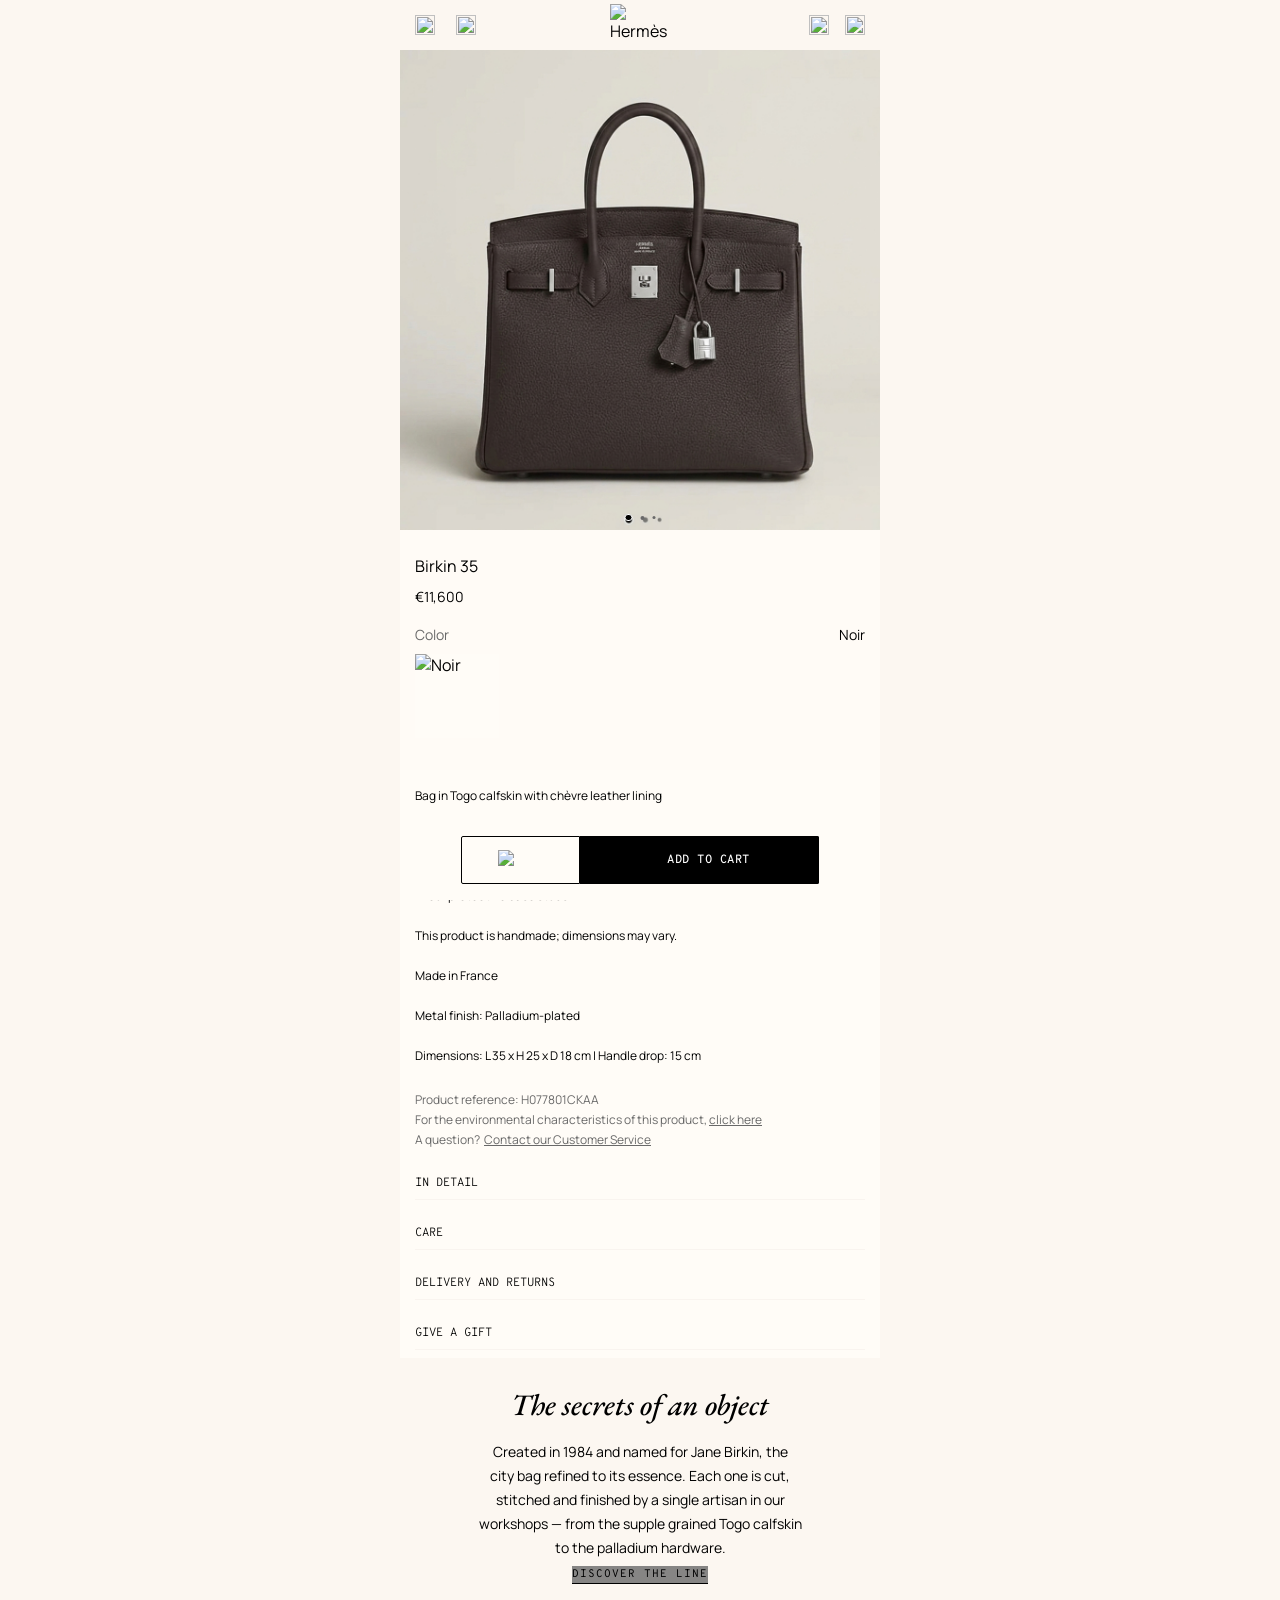
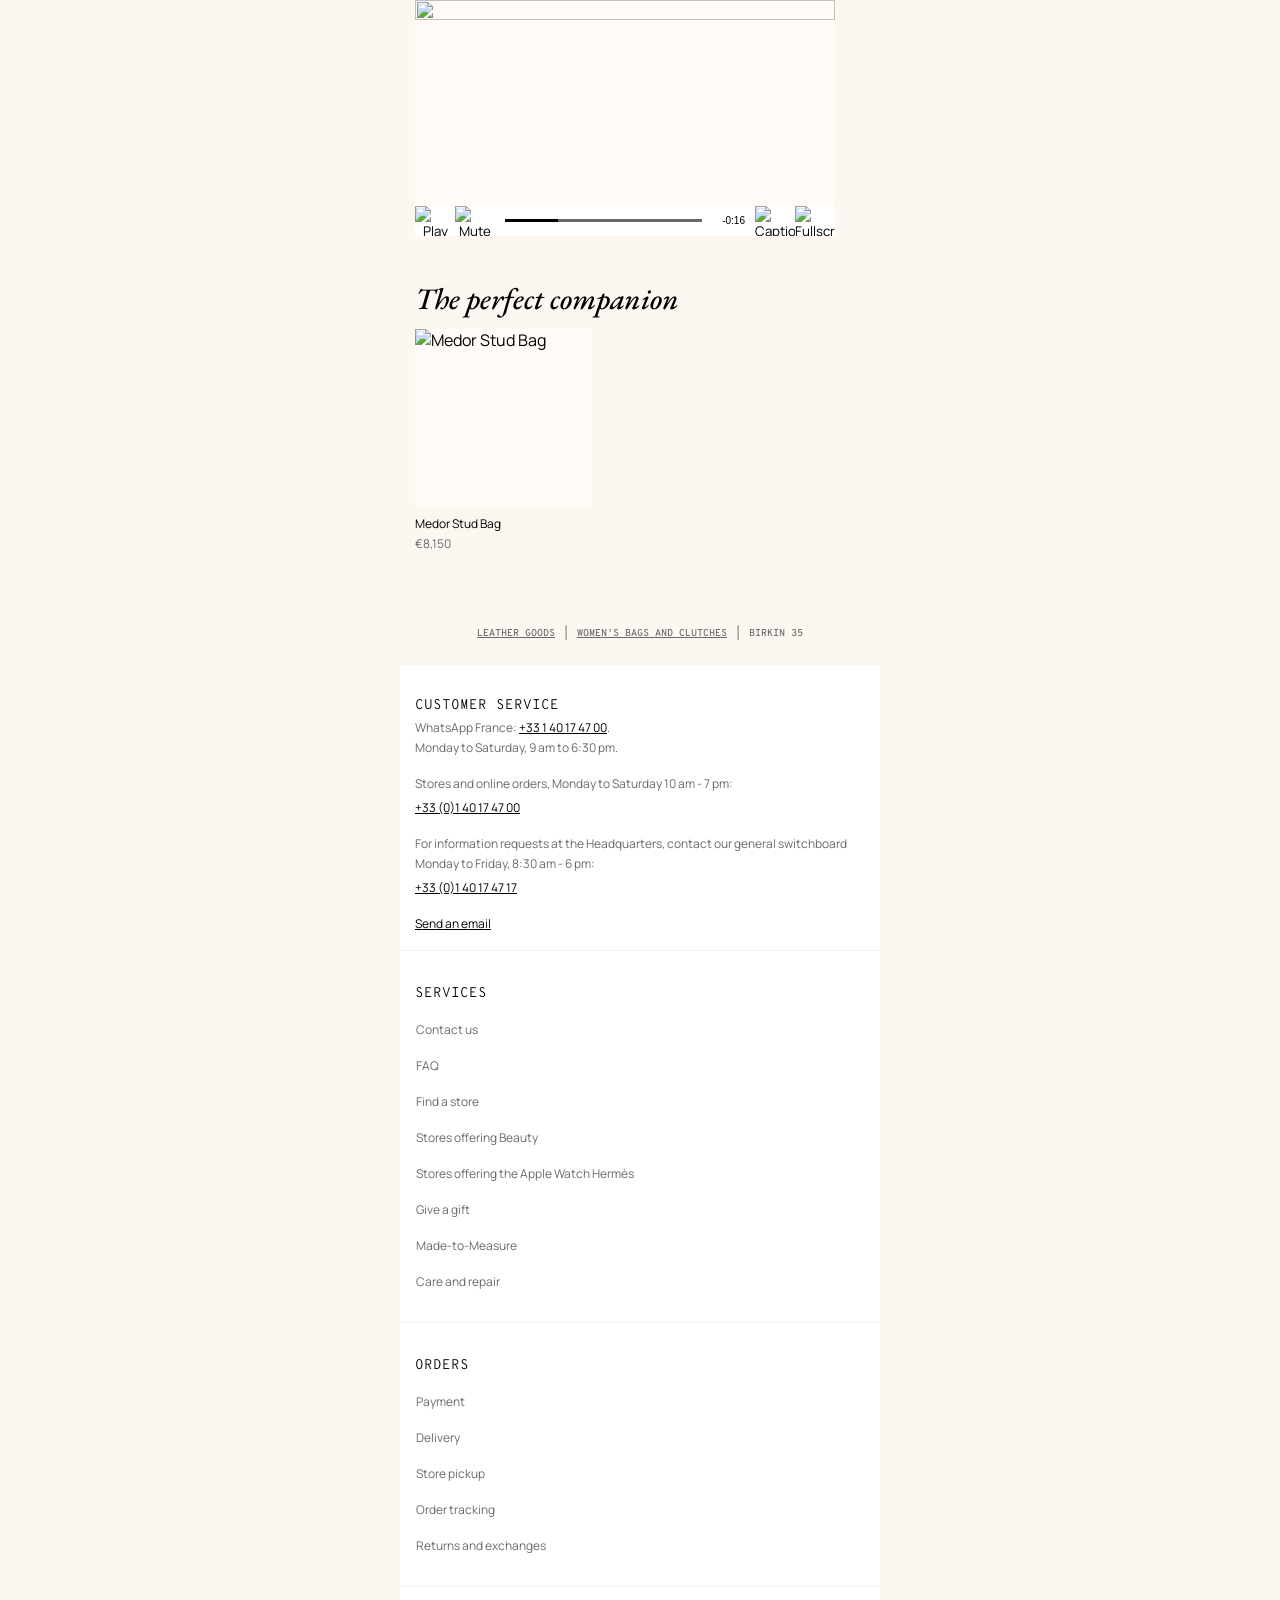
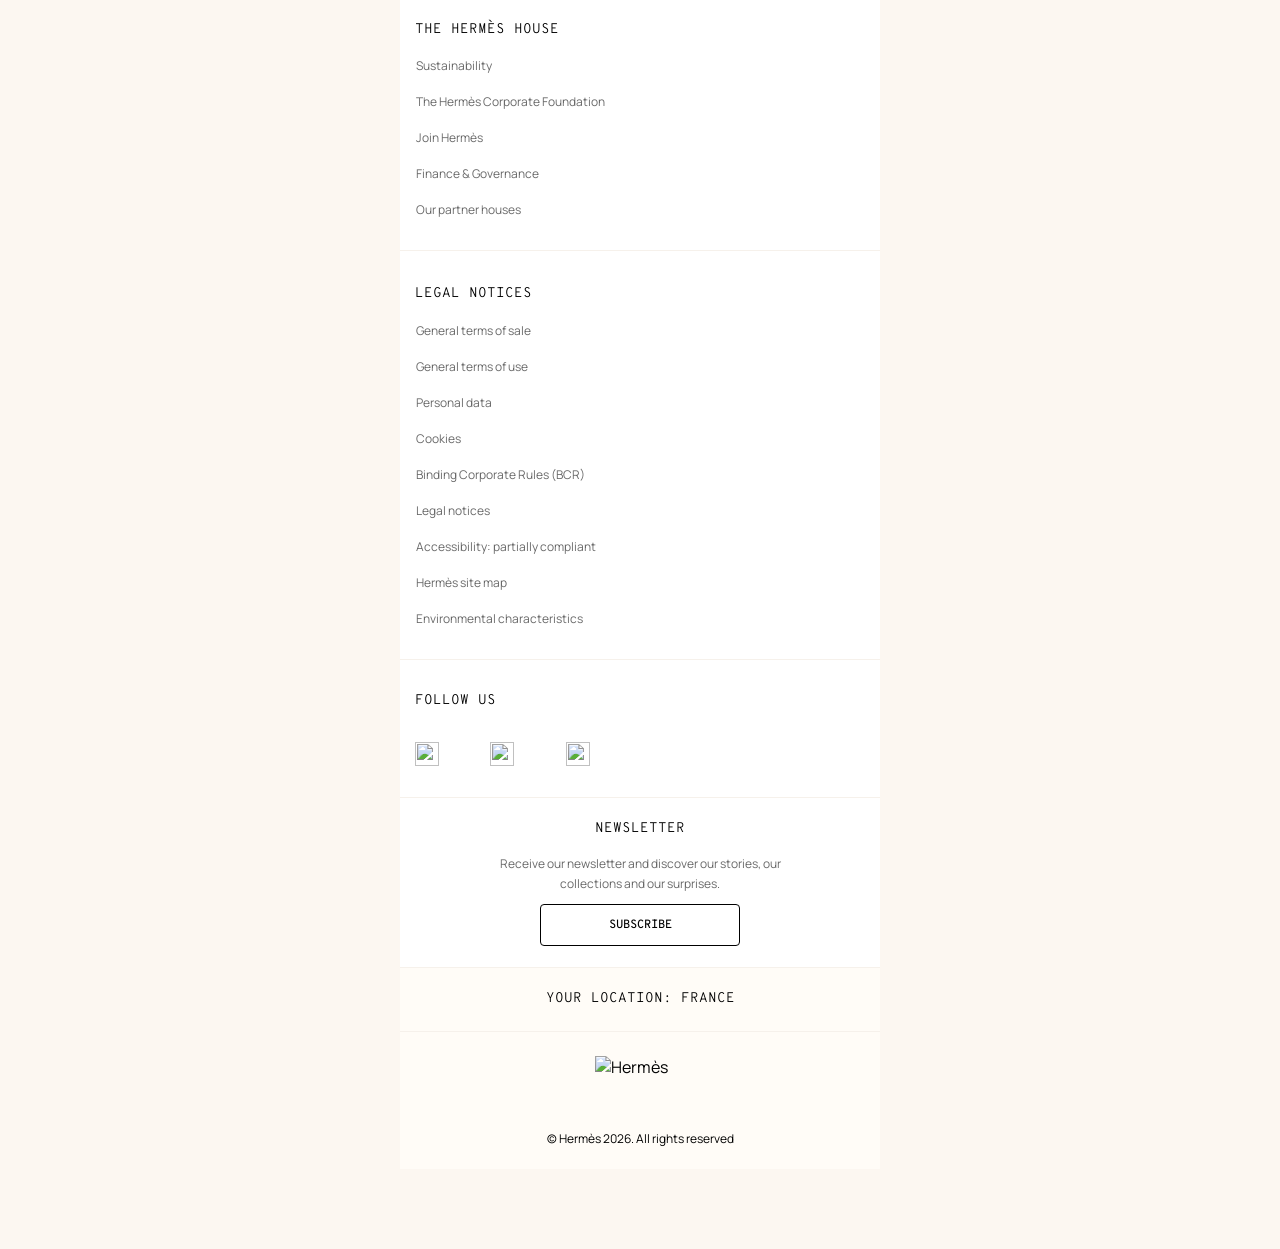
==== commit 81567828: "Reskin to Hermès Birkin 35 Togo Noir Swap hero image to IMG_9159.jpg and update all product copy to " ====
--- a/index.html
+++ b/index.html
@@ -5,7 +5,7 @@
   <meta name="viewport" content="width=device-width, initial-scale=1.0, maximum-scale=1.0, user-scalable=no, viewport-fit=cover" />
   <meta name="theme-color" content="#fcf7f1" />
   <meta name="apple-mobile-web-app-status-bar-style" content="default" />
-  <title>24/24 Bag - 29 | Hermès</title>
+  <title>Birkin 35 | Hermès</title>
   <link rel="preconnect" href="https://fonts.googleapis.com" />
   <link rel="preconnect" href="https://fonts.gstatic.com" crossorigin />
   <link href="https://fonts.googleapis.com/css2?family=EB+Garamond:ital,wght@1,500&family=Manrope:wght@400&family=Overpass+Mono:wght@300;400;500&display=swap" rel="stylesheet" />
@@ -39,7 +39,7 @@
       <!-- HERO CAROUSEL -->
       <section class="hero">
         <div class="hero-image">
-          <img src="assets/images/hero-bag.jpg" alt="24/24 Bag - 29" />
+          <img src="assets/images/IMG_9159.jpg" alt="Birkin 35" />
         </div>
         <div class="hero-dots" aria-hidden="true">
           <span class="dot dot-active"></span>
@@ -50,16 +50,16 @@
 
       <!-- SELECTOR / TITLE / PRICE / VARIANTS -->
       <section class="selector">
-        <h1 class="product-title">24/24 Bag - 29</h1>
-        <div class="product-price">€8,400</div>
+        <h1 class="product-title">Birkin 35</h1>
+        <div class="product-price">€11,600</div>
         <div class="variant-group">
           <div class="variant-header">
             <span class="variant-label">Color</span>
-            <span class="variant-value">Bay / Brown / Bay / Brown</span>
+            <span class="variant-value">Noir</span>
           </div>
           <ul class="variant-swatches">
             <li class="swatch swatch-active">
-              <img src="assets/images/color-swatch.jpg" alt="Bay / Brown / Bay / Brown" />
+              <img src="assets/images/color-swatch.jpg" alt="Noir" />
             </li>
           </ul>
         </div>
@@ -68,16 +68,16 @@
       <!-- PRODUCT DETAILS -->
       <section class="details">
         <div class="details-description">
-          <p>Bag in Togo and Swift calfskin</p>
-          <p>- Zipped inside pocket<br>- Patch pocket on back<br>- Removable shoulder strap<br>- Hand-held or shoulder-carried</p>
+          <p>Bag in Togo calfskin with chèvre leather lining</p>
+          <p>- Two top handles<br>- Front turn-lock with padlock and clochette<br>- Two interior pockets, one zipped<br>- Four protective base studs</p>
           <p>This product is handmade; dimensions may vary.</p>
         </div>
         <p class="details-line">Made in France</p>
         <p class="details-line">Metal finish: Palladium-plated</p>
-        <p class="details-line">Dimensions: L 30 x H 20.5 x D 14 cm | Strap length with snap hook: 76 cm</p>
+        <p class="details-line">Dimensions: L 35 x H 25 x D 18 cm | Handle drop: 15 cm</p>
 
         <div class="details-footer">
-          <p class="ref">Product reference:  H075240CKBY</p>
+          <p class="ref">Product reference:  H077801CKAA</p>
           <p class="env">For the environmental characteristics of this product, <a href="#">click here</a></p>
           <p class="contact">A question? <a href="#">Contact our Customer Service</a></p>
         </div>
@@ -107,12 +107,11 @@
       <section class="story">
         <h2 class="story-title">The secrets of an object</h2>
         <p class="story-body">
-          With their supple body and very rigid double flap,<br>
-          the 24/24 plays between the art of softness and<br>
-          structure, paying tribute to the roundness of the<br>
-          material. Everyday bags, signed with the emblematic<br>
-          XXL touret, they sway their "casual chic" appearance<br>
-          24 hours a day.
+          Created in 1984 and named for Jane Birkin, the<br>
+          city bag refined to its essence. Each one is cut,<br>
+          stitched and finished by a single artisan in our<br>
+          workshops — from the supple grained Togo calfskin<br>
+          to the palladium hardware.
         </p>
         <a class="story-link" href="#">DISCOVER THE LINE</a>
 
@@ -149,7 +148,7 @@
         <span class="crumb-sep">|</span>
         <a class="crumb crumb-link" href="#">WOMEN'S BAGS AND CLUTCHES</a>
         <span class="crumb-sep">|</span>
-        <span class="crumb">24/24 BAG - 29</span>
+        <span class="crumb">BIRKIN 35</span>
       </nav>
 
     </main>
@@ -276,10 +275,13 @@
       <button class="apple-pay-btn" aria-label="Apple Pay">
         <img src="assets/images/apple-pay-logo.svg" alt="Apple Pay" />
       </button>
-      <button id="add-to-cart" class="add-to-cart-btn" aria-label="Add to cart">
-        <img class="cart-icon" src="assets/images/cart-icon.svg" alt="" />
-        <span class="cart-label">ADD TO CART</span>
-      </button>
+      <div class="add-to-cart-wrapper">
+        <span class="cart-slot" aria-hidden="true"></span>
+        <button id="add-to-cart" class="add-to-cart-btn" aria-label="Add to cart">
+          <img class="cart-icon" src="assets/images/cart-icon.svg" alt="" />
+          <span class="cart-label">ADD TO CART</span>
+        </button>
+      </div>
     </div>
 
   </div>
--- a/style.css
+++ b/style.css
@@ -17,11 +17,12 @@
 }
 
 html, body {
-  background: #ddd;
+  background: var(--bg-page);
   font-family: 'Manrope', sans-serif;
   color: var(--ink);
   -webkit-font-smoothing: antialiased;
   -webkit-tap-highlight-color: transparent;
+  overflow-x: hidden;
 }
 
 img {
@@ -46,20 +47,22 @@
   list-style: none;
 }
 
-/* The phone-size device frame */
+/* The device fills the viewport — mobile-first, no fixed width */
 .device {
-  width: 390px;
+  width: 100%;
+  max-width: 480px;
   margin: 0 auto;
   background: var(--bg-page);
   position: relative;
   min-height: 100vh;
-  padding-bottom: 80px; /* room for sticky bar */
+  padding-top: env(safe-area-inset-top);
+  padding-bottom: calc(80px + env(safe-area-inset-bottom));
 }
 
 /* ---------- HEADER ---------- */
 .header {
   position: relative;
-  width: 390px;
+  width: 100%;
   height: 50px;
   background: var(--bg-page);
   padding: 0 15px;
@@ -96,8 +99,9 @@
 
 .header-logo {
   position: absolute;
-  left: 168.6px;
+  left: 50%;
   top: 4px;
+  transform: translateX(-50%);
   width: 60px;
   height: 36px;
 }
@@ -124,12 +128,12 @@
 /* ---------- HERO ---------- */
 .hero {
   position: relative;
-  width: 390px;
+  width: 100%;
 }
 
 .hero-image {
-  width: 390px;
-  height: 390px;
+  width: 100%;
+  aspect-ratio: 1 / 1;
   overflow: hidden;
 }
 
@@ -179,7 +183,7 @@
 .selector {
   background: var(--bg-selector);
   padding: 24px 15px;
-  width: 390px;
+  width: 100%;
 }
 
 .product-title {
@@ -253,7 +257,7 @@
 .details {
   background: var(--bg-card);
   padding: 16px 15px;
-  width: 390px;
+  width: 100%;
 }
 
 .details-description p {
@@ -350,7 +354,7 @@
 .story {
   padding: 32px 15px 24px;
   background: var(--bg-page);
-  width: 390px;
+  width: 100%;
 }
 
 .story-title {
@@ -394,14 +398,17 @@
 
 .story-video {
   margin-top: 16px;
-  width: 360px;
+  width: calc(100% - 30px);
+  margin-left: 0;
+  margin-right: 0;
   position: relative;
   background: var(--bg-card);
 }
 
 .video-thumb {
-  width: 360px;
-  height: 202.5px;
+  width: 100%;
+  aspect-ratio: 360 / 202.5;
+  height: auto;
   object-fit: cover;
   display: block;
 }
@@ -460,7 +467,7 @@
 .cross-sell {
   padding: 24px 15px 72px;
   background: var(--bg-page);
-  width: 390px;
+  width: 100%;
 }
 
 .cross-sell-title {
@@ -510,7 +517,8 @@
 
 /* ---------- BREADCRUMB ---------- */
 .breadcrumb {
-  width: 360px;
+  width: 100%;
+  max-width: 360px;
   margin: 0 auto;
   padding-top: 1.5px;
   display: flex;
@@ -537,14 +545,14 @@
 /* ---------- FOOTER ---------- */
 .footer {
   background: var(--bg-card);
-  width: 390px;
+  width: 100%;
   padding-bottom: 20px;
   display: flex;
   flex-direction: column;
 }
 
 .footer-section {
-  width: 390px;
+  width: 100%;
   padding: 0 15px;
 }
 
@@ -753,7 +761,8 @@
 }
 
 .footer-copyright {
-  width: 340px;
+  width: 100%;
+  max-width: 340px;
   margin: 21.5px auto 0;
   text-align: center;
   font-family: 'Manrope', sans-serif;
@@ -768,9 +777,10 @@
   bottom: 0;
   left: 50%;
   transform: translateX(-50%);
-  width: 390px;
+  width: 100%;
+  max-width: 480px;
   background: var(--bg-card);
-  padding: 16px;
+  padding: 16px 16px calc(16px + env(safe-area-inset-bottom));
   display: flex;
   justify-content: center;
   z-index: 100;
@@ -787,13 +797,37 @@
   border-top: 1px solid #000;
   border-left: 1px solid #000;
   border-bottom: 1px solid #000;
-  border-right: none;
+  border-right: 1px solid #000;
   border-radius: 2px 0 0 2px;
+}
+
+.apple-pay-btn.hidden {
+  opacity: 0;
+  pointer-events: none;
 }
 
 .apple-pay-btn img {
   width: 44px;
   height: 20px;
+}
+
+/* Wrapper holds the button + the outlined slot that stays put behind it. */
+.add-to-cart-wrapper {
+  position: relative;
+  width: 238.66px;
+  height: 48px;
+  flex-shrink: 0;
+}
+
+.cart-slot {
+  position: absolute;
+  inset: 0;
+  border-top: 1px solid #000;
+  border-right: 1px solid #000;
+  border-bottom: 1px solid #000;
+  border-radius: 0 2px 2px 0;
+  pointer-events: none;
+  z-index: 0;
 }
 
 .add-to-cart-btn {
@@ -809,10 +843,25 @@
   border-bottom: 1px solid rgba(0, 0, 0, 0);
   border-right: 1px solid rgba(0, 0, 0, 0);
   border-radius: 0 2px 2px 0;
-  /* The transition is critical to the gag — slow, premium, never jittery. */
-  transition: transform 800ms cubic-bezier(0.22, 1, 0.36, 1);
+  /* Slow ease-out keeps the leaps elegant; background fade handles the
+     greyed-out "processing" state on the final click. */
+  transition:
+    transform 800ms cubic-bezier(0.22, 1, 0.36, 1),
+    background 400ms ease-out;
   will-change: transform;
   position: relative;
+  z-index: 1;
+}
+
+.add-to-cart-btn.processing {
+  background: #b8b8b8;
+  pointer-events: none;
+}
+
+.add-to-cart-btn.processing .cart-icon,
+.add-to-cart-btn.processing .cart-label {
+  opacity: 0.7;
+  transition: opacity 400ms ease-out;
 }
 
 .cart-icon {
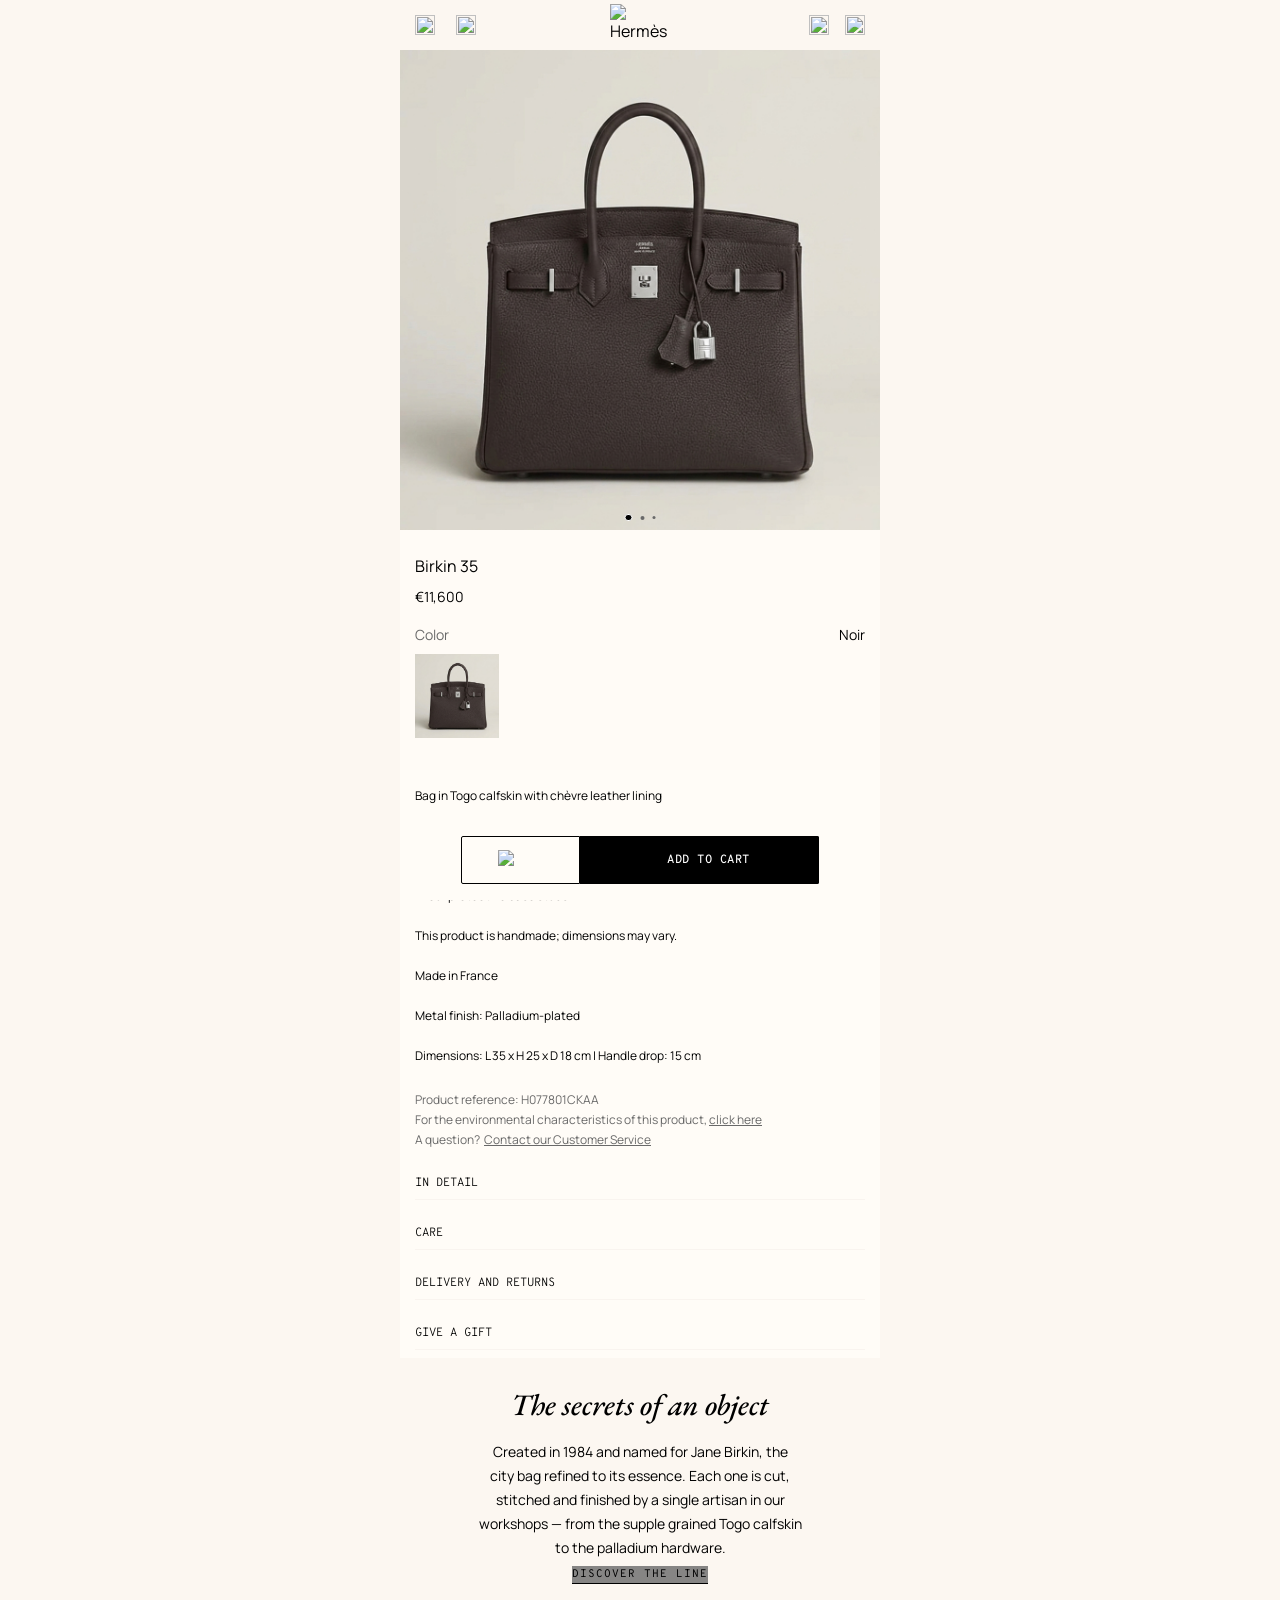
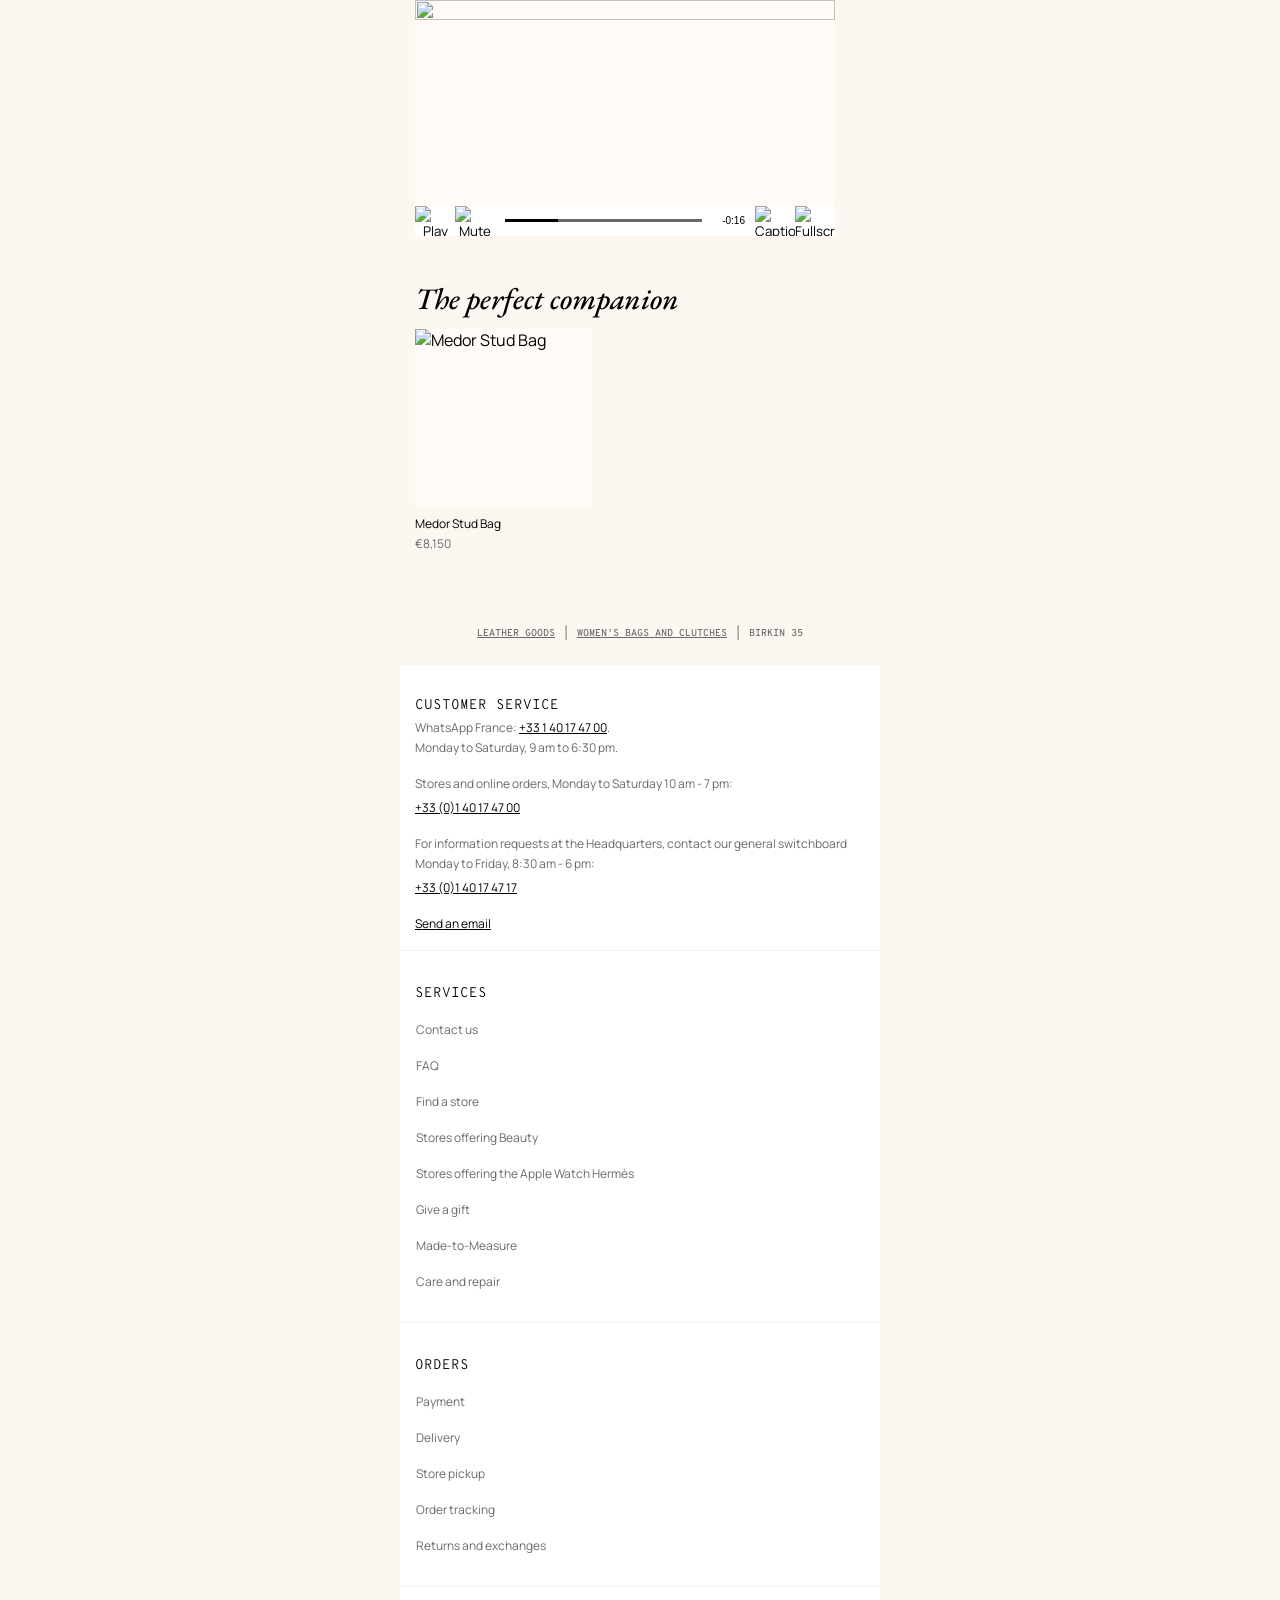
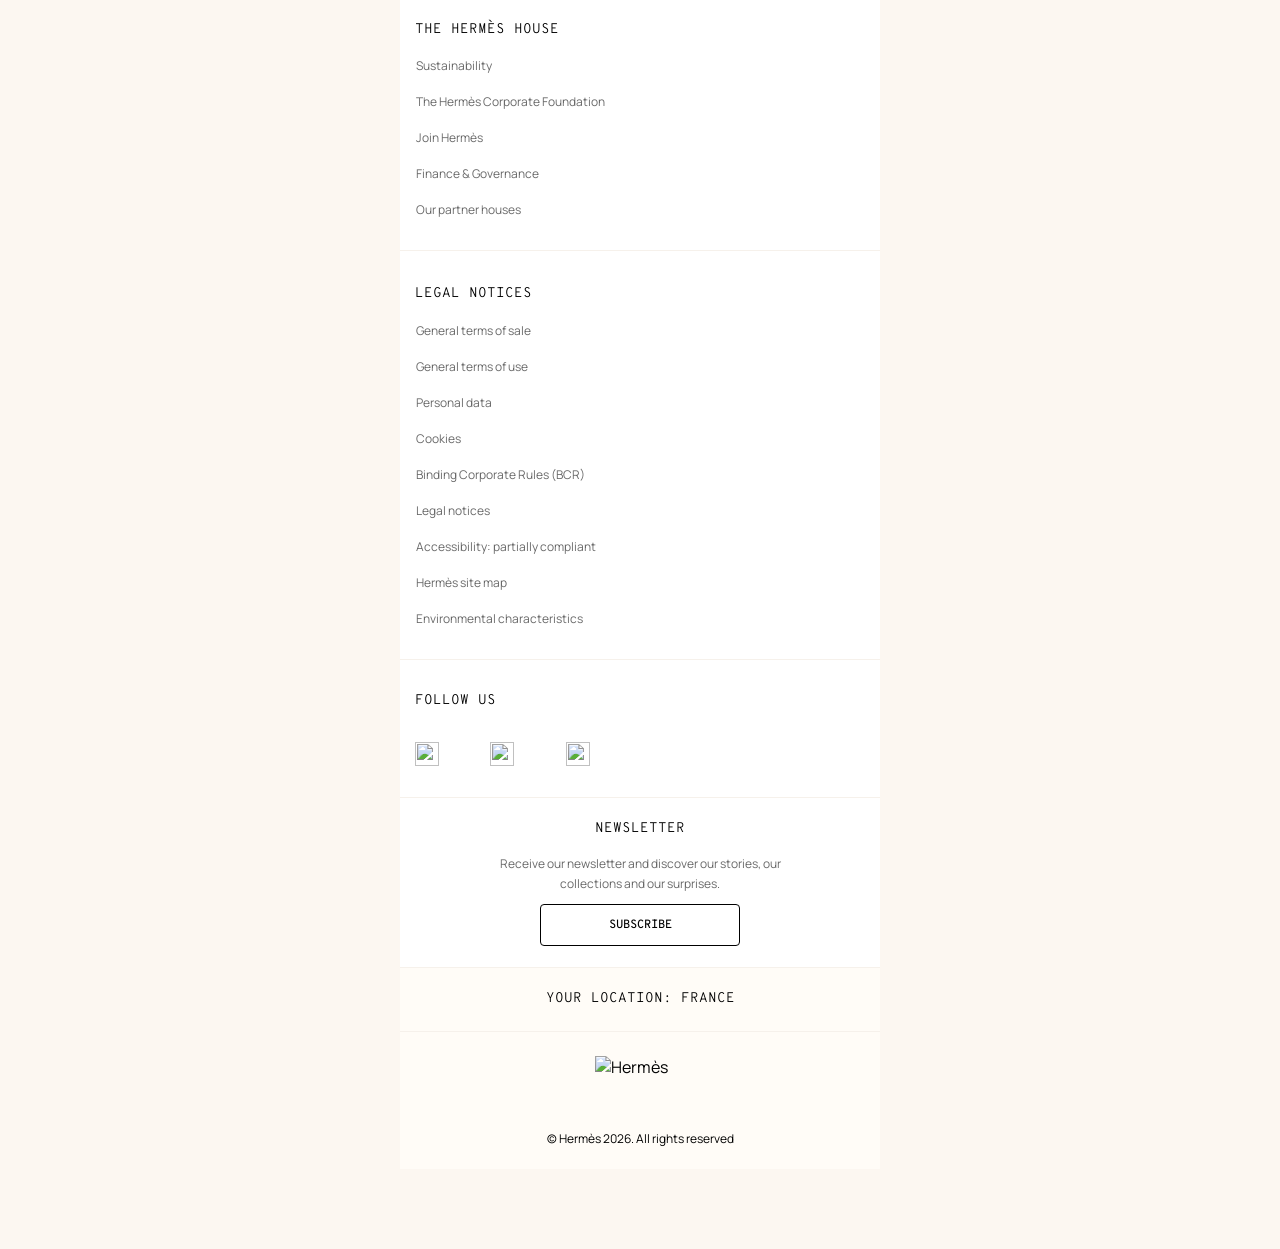
==== commit 068a9efe: "Color swatch thumb uses the Birkin hero too Co-Authored-By: Claude Opus 4.7 (1M context) <noreply@an" ====
--- a/index.html
+++ b/index.html
@@ -59,7 +59,7 @@
           </div>
           <ul class="variant-swatches">
             <li class="swatch swatch-active">
-              <img src="assets/images/color-swatch.jpg" alt="Noir" />
+              <img src="assets/images/IMG_9159.jpg" alt="Noir" />
             </li>
           </ul>
         </div>
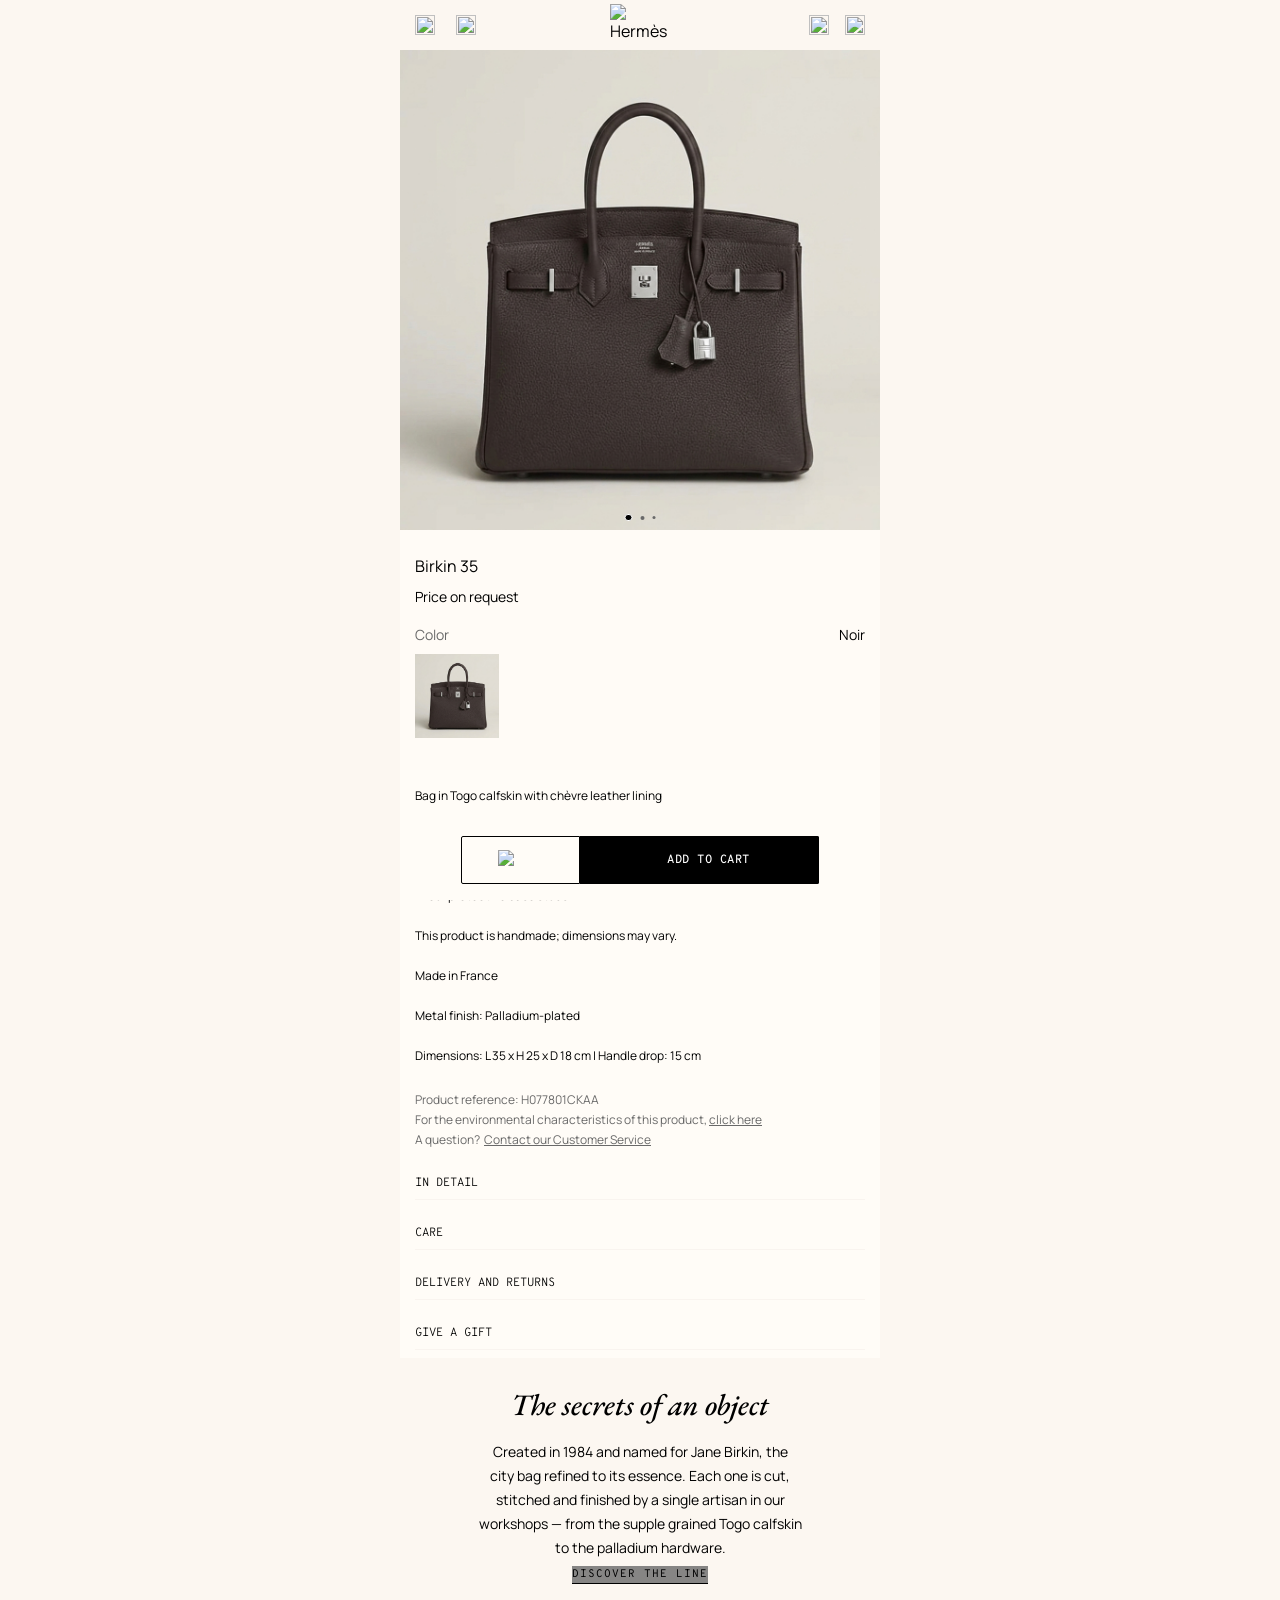
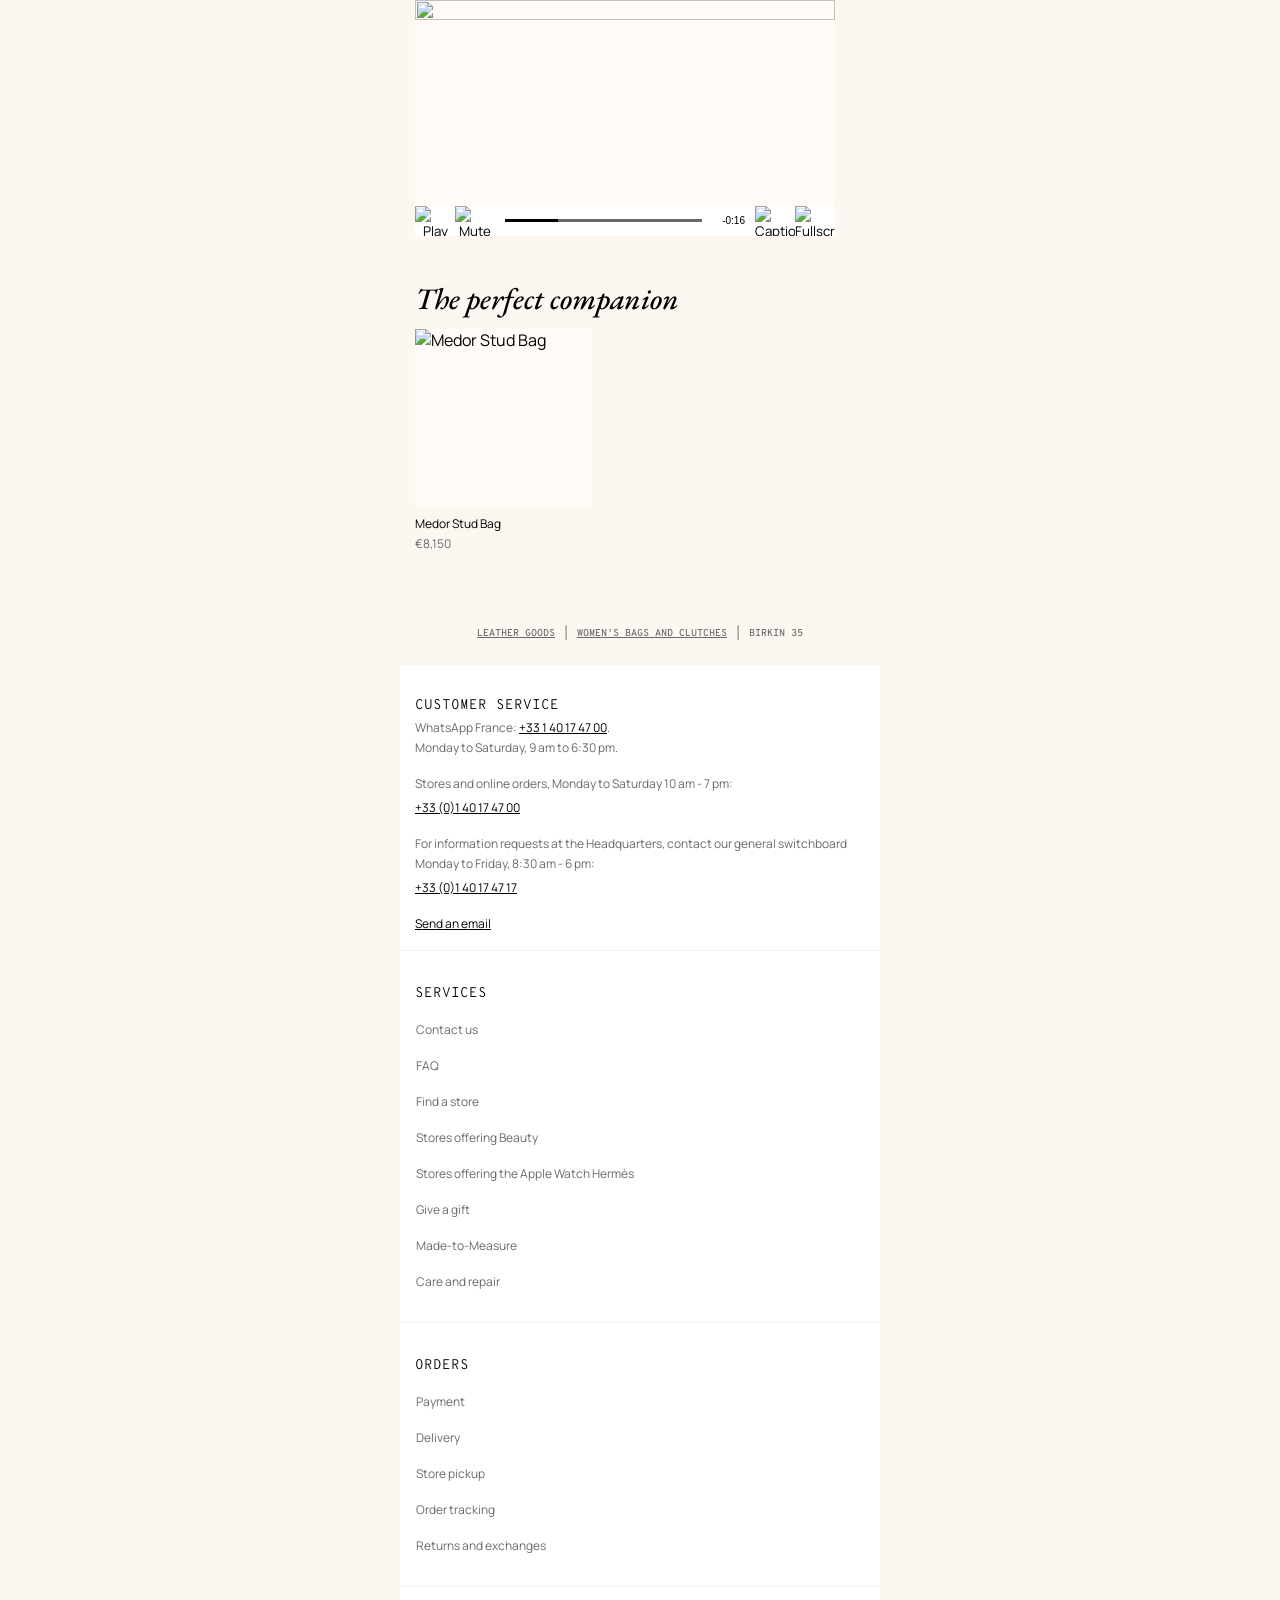
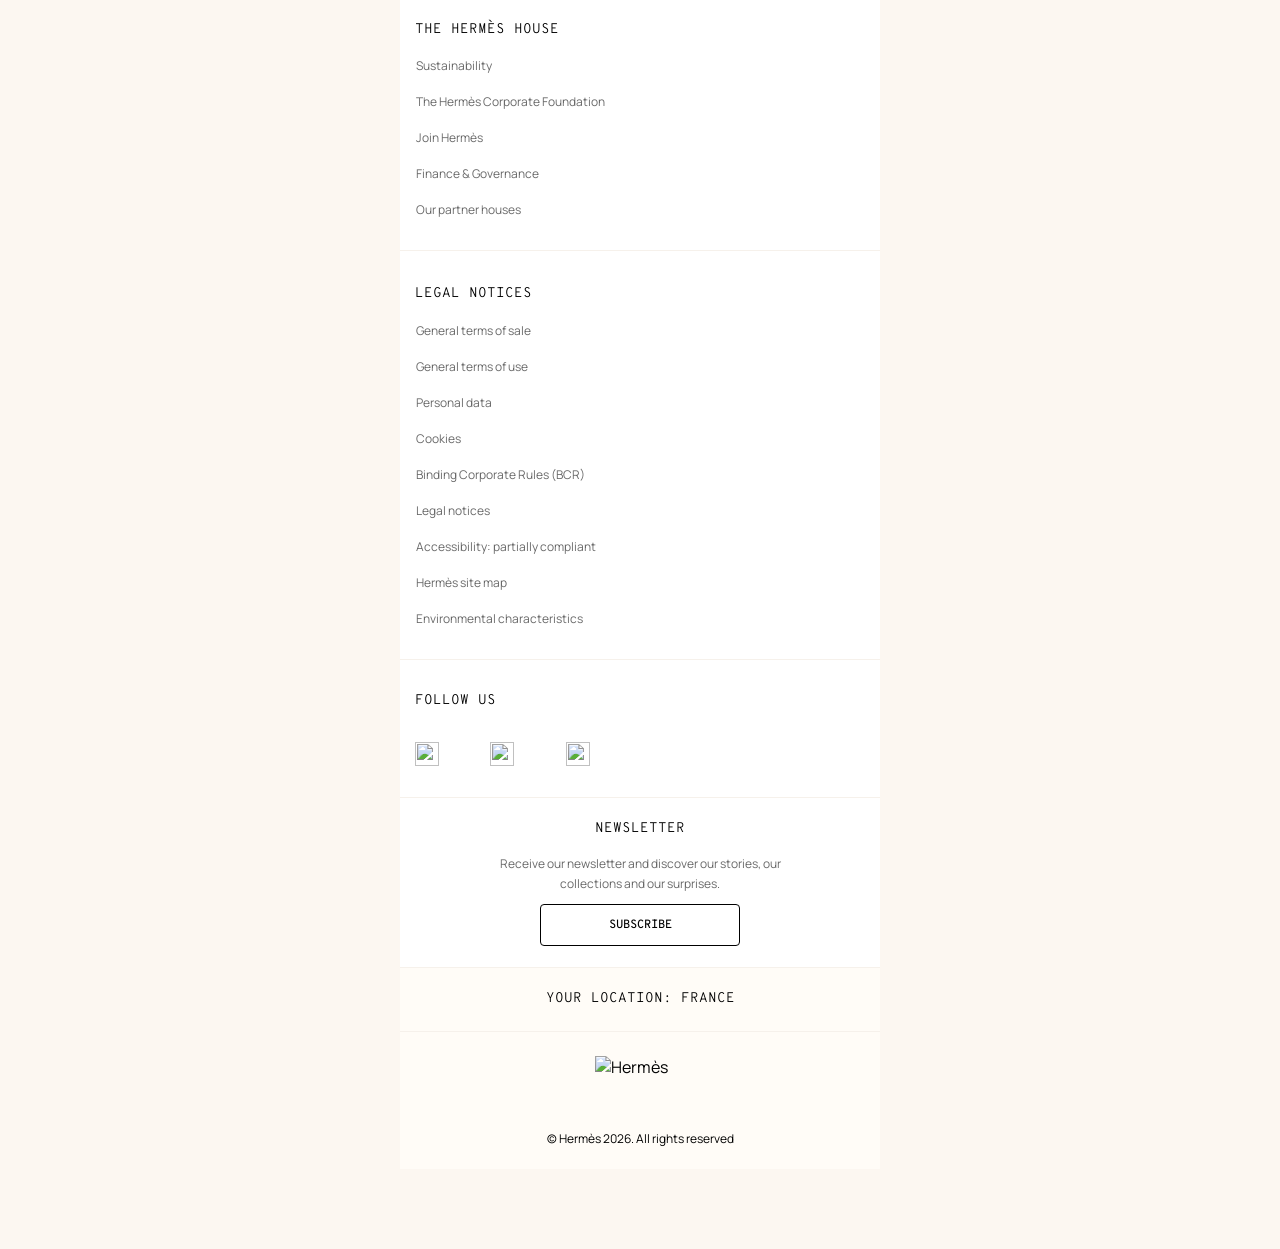
==== commit a30a6961: "Price → "Price on request" The Birkin isn't publicly priced — boutique conversation only. Updated bo" ====
--- a/index.html
+++ b/index.html
@@ -51,7 +51,7 @@
       <!-- SELECTOR / TITLE / PRICE / VARIANTS -->
       <section class="selector">
         <h1 class="product-title">Birkin 35</h1>
-        <div class="product-price">€11,600</div>
+        <div class="product-price">Price on request</div>
         <div class="variant-group">
           <div class="variant-header">
             <span class="variant-label">Color</span>
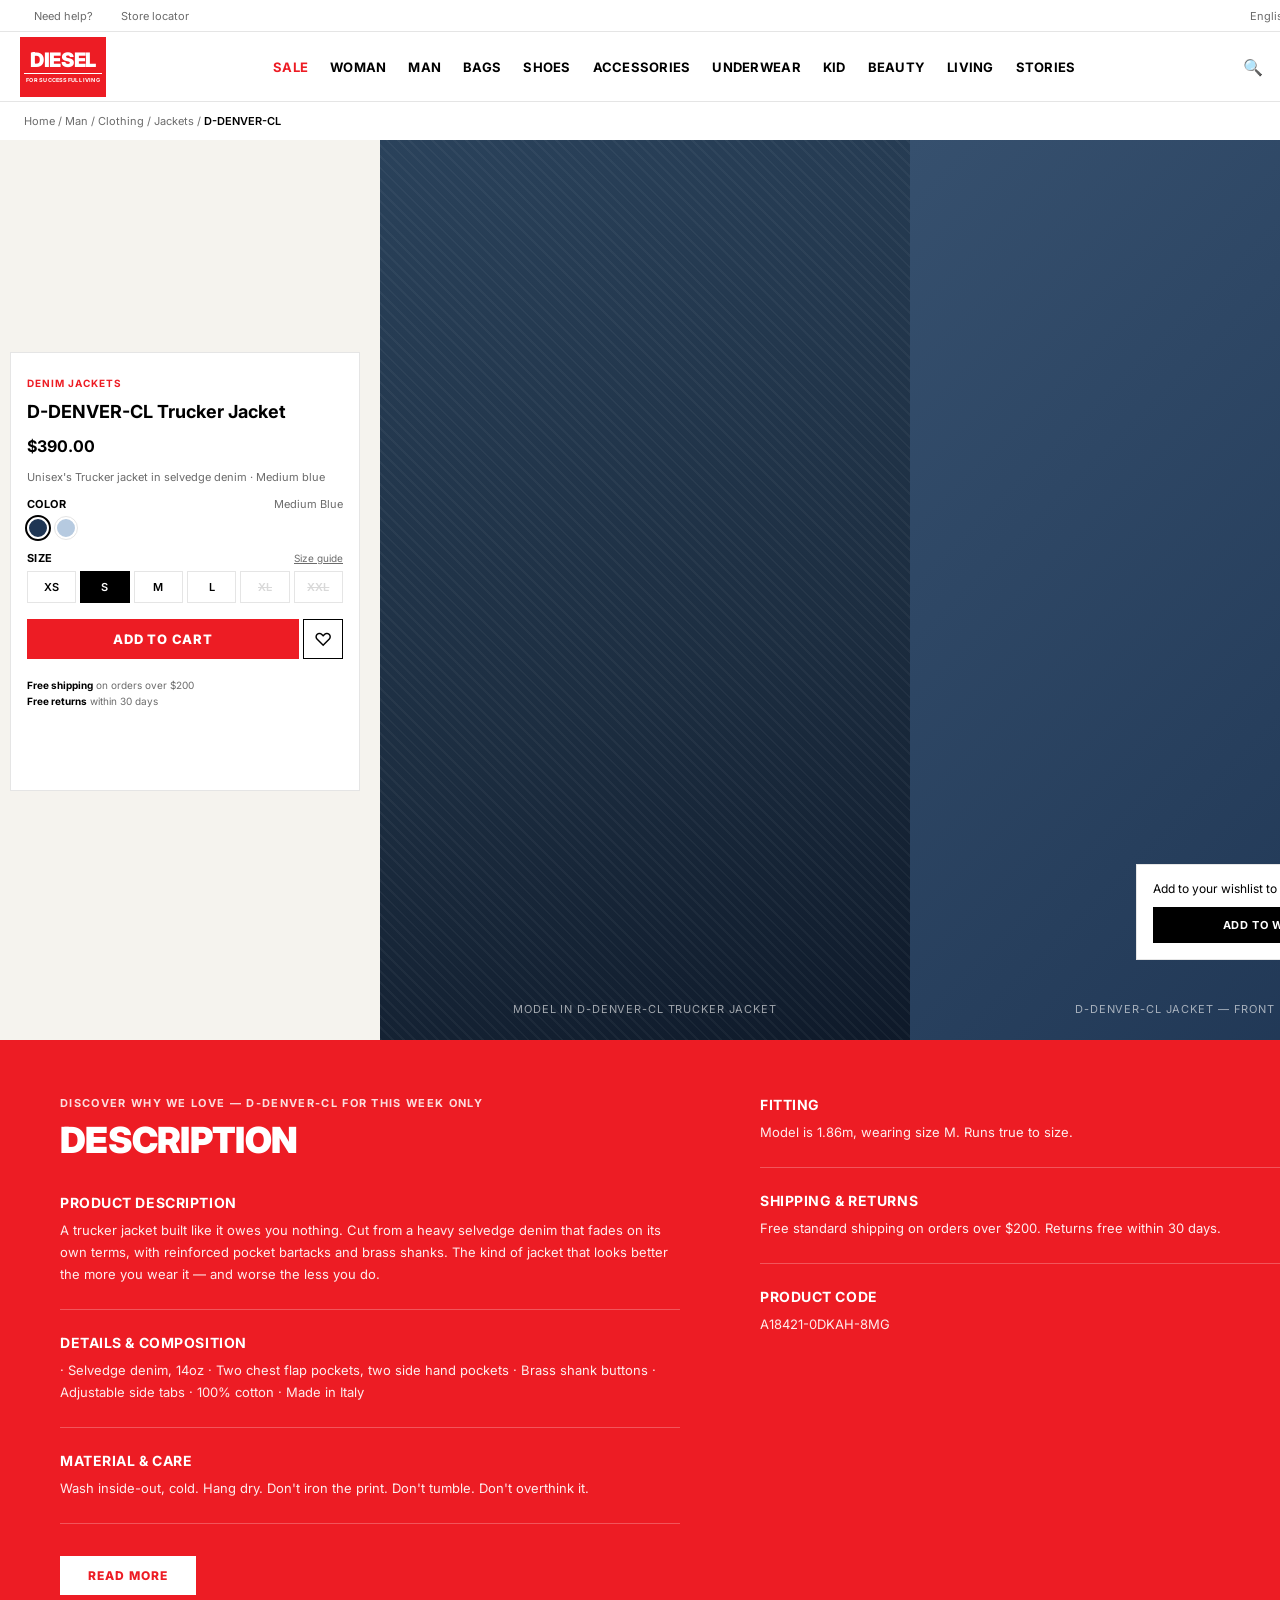
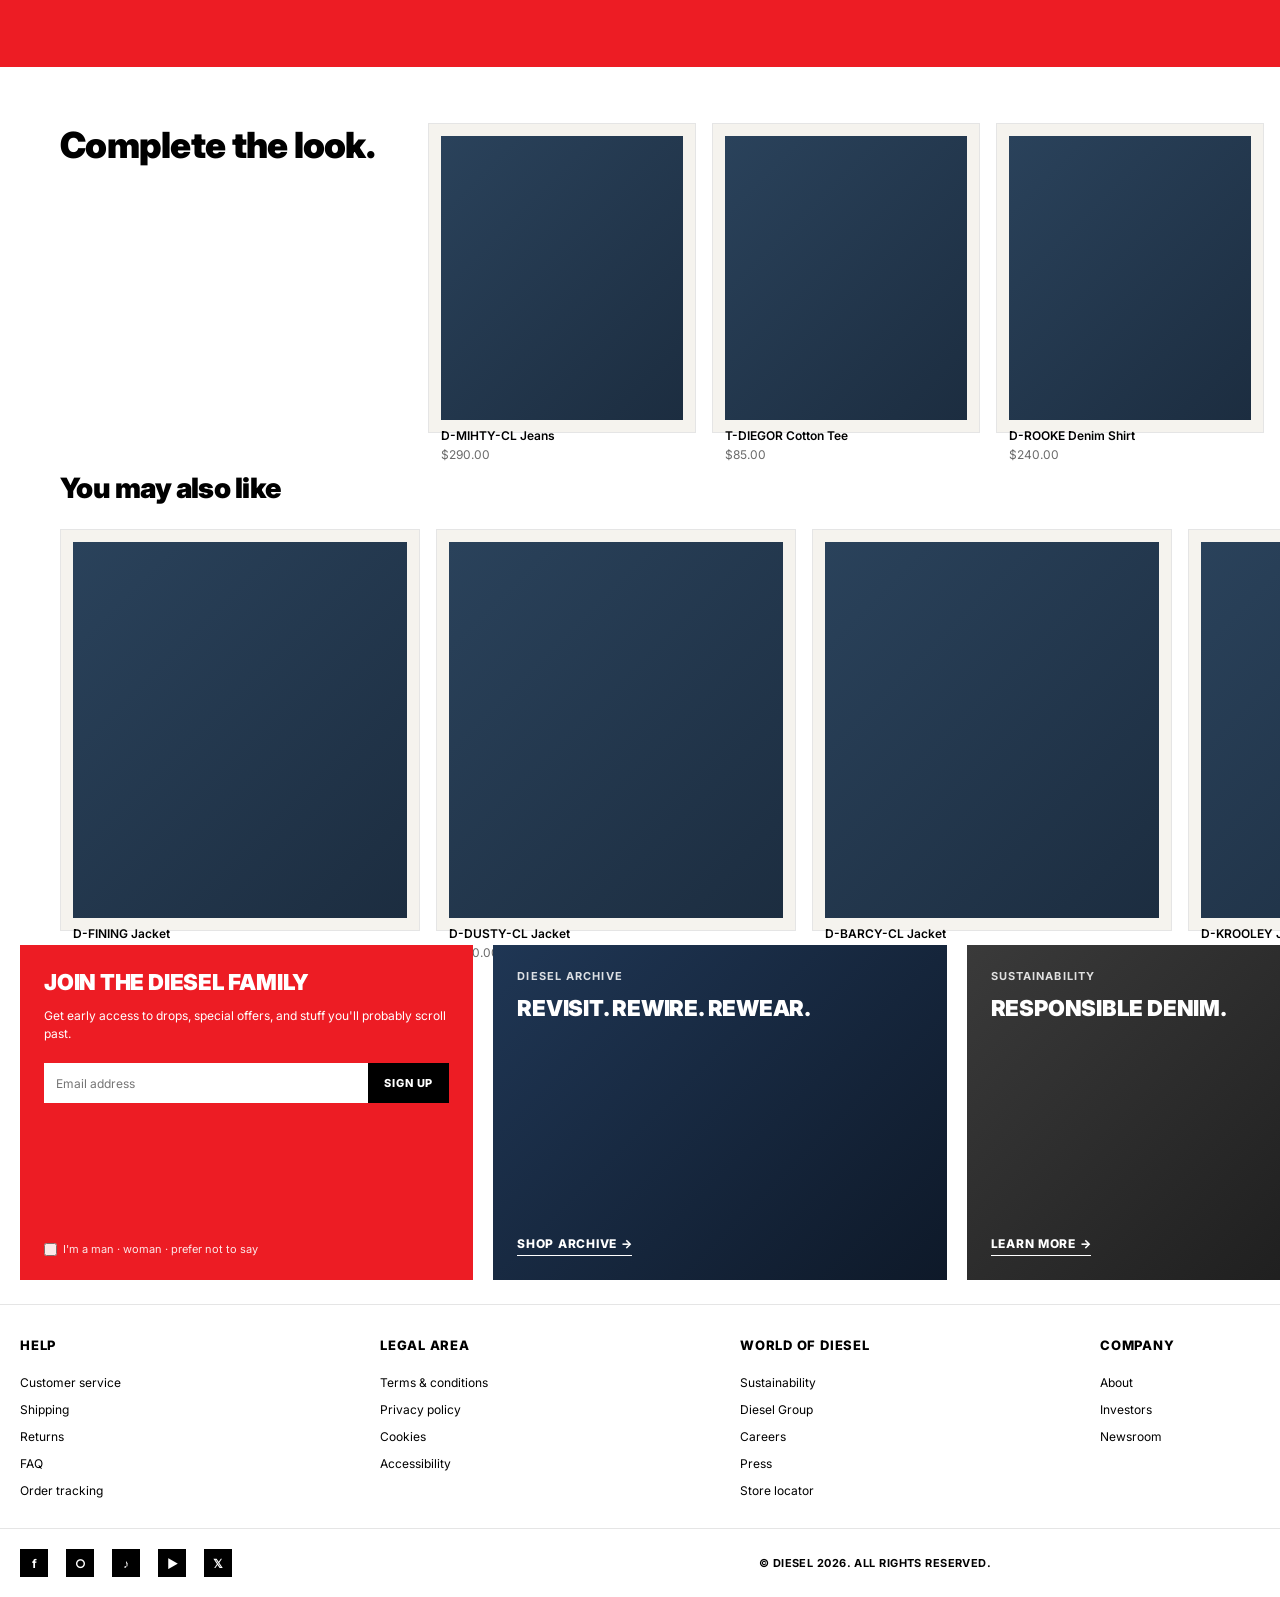
==== commit df7f30dc: "Diesel D-DENVER-CL prototype — v1 First pass at the 1440px Diesel PDP at the repo root, structured f" ====
--- a/index.html
+++ b/index.html
@@ -2,290 +2,331 @@
 <html lang="en">
 <head>
   <meta charset="UTF-8" />
-  <meta name="viewport" content="width=device-width, initial-scale=1.0, maximum-scale=1.0, user-scalable=no, viewport-fit=cover" />
-  <meta name="theme-color" content="#fcf7f1" />
-  <meta name="apple-mobile-web-app-status-bar-style" content="default" />
-  <title>Birkin 35 | Hermès</title>
+  <meta name="viewport" content="width=1440, initial-scale=1.0" />
+  <title>D-DENVER-CL Trucker Jacket | Diesel</title>
   <link rel="preconnect" href="https://fonts.googleapis.com" />
   <link rel="preconnect" href="https://fonts.gstatic.com" crossorigin />
-  <link href="https://fonts.googleapis.com/css2?family=EB+Garamond:ital,wght@1,500&family=Manrope:wght@400&family=Overpass+Mono:wght@300;400;500&display=swap" rel="stylesheet" />
+  <link href="https://fonts.googleapis.com/css2?family=Inter:wght@400;500;600;700;800;900&display=swap" rel="stylesheet" />
   <link rel="stylesheet" href="style.css" />
 </head>
 <body>
-  <div class="device">
-
-    <!-- HEADER -->
-    <header class="header">
-      <button class="header-icon header-menu" aria-label="Menu">
-        <img src="assets/images/menu-icon.svg" alt="" />
-      </button>
-      <button class="header-icon header-search" aria-label="Search">
-        <img src="assets/images/search-icon.svg" alt="" />
-      </button>
-      <a href="#" class="header-logo" aria-label="Hermès">
-        <img src="assets/images/hermes-logo.svg" alt="Hermès" />
+  <div class="device-d">
+
+    <!-- ========== TOP UTILITY BAR ========== -->
+    <div class="topbar-d">
+      <div class="topbar-left-d">
+        <a href="#">Need help?</a>
+        <a href="#">Store locator</a>
+      </div>
+      <div class="topbar-right-d">
+        <a href="#">English-US</a>
+        <a href="#">Diesel Group</a>
+      </div>
+    </div>
+
+    <!-- ========== HEADER ========== -->
+    <header class="header-d">
+      <a href="#" class="header-logo-d" aria-label="Diesel">
+        <span class="diesel-mark-d">DIESEL</span>
+        <span class="diesel-tag-d">For Successful Living</span>
       </a>
-      <button class="header-icon header-account" aria-label="Account">
-        <img src="assets/images/header-account.svg" alt="" />
-      </button>
-      <button class="header-icon header-bag" aria-label="Bag">
-        <img src="assets/images/header-bag.svg" alt="" />
-      </button>
+      <nav class="menu-d" aria-label="Categories">
+        <a href="#">Sale</a>
+        <a href="#">Woman</a>
+        <a href="#">Man</a>
+        <a href="#">Bags</a>
+        <a href="#">Shoes</a>
+        <a href="#">Accessories</a>
+        <a href="#">Underwear</a>
+        <a href="#">Kid</a>
+        <a href="#">Beauty</a>
+        <a href="#">Living</a>
+        <a href="#">Stories</a>
+      </nav>
+      <div class="header-utility-d">
+        <button class="header-icon-d" aria-label="Search">🔍</button>
+        <button class="header-icon-d" aria-label="Account">👤</button>
+        <button class="header-icon-d" aria-label="Wishlist">♡</button>
+        <button class="header-icon-d header-bag-d" aria-label="Bag">
+          <span>BAG</span>
+          <span class="header-bag-count-d">0</span>
+        </button>
+      </div>
     </header>
 
-    <!-- MAIN -->
-    <main class="main">
-
-      <!-- HERO CAROUSEL -->
-      <section class="hero">
-        <div class="hero-image">
-          <img src="assets/images/IMG_9159.jpg" alt="Birkin 35" />
-        </div>
-        <div class="hero-dots" aria-hidden="true">
-          <span class="dot dot-active"></span>
-          <span class="dot dot-med"></span>
-          <span class="dot dot-small"></span>
+    <main class="main-d">
+
+      <!-- ========== BREADCRUMB ========== -->
+      <nav class="breadcrumb-d">
+        <a href="#">Home</a> / <a href="#">Man</a> / <a href="#">Clothing</a> / <a href="#">Jackets</a> / <span>D-DENVER-CL</span>
+      </nav>
+
+      <!-- ========== HERO ========== -->
+      <section class="hero-d">
+        <!-- Product info card (LEFT side) -->
+        <aside class="product-info-d">
+          <div class="product-cat-d">DENIM JACKETS</div>
+          <h1 class="product-title-d">D-DENVER-CL Trucker Jacket</h1>
+          <div class="product-price-d">$390.00</div>
+          <p class="product-subtitle-d">Unisex's Trucker jacket in selvedge denim · Medium blue</p>
+
+          <div class="variant-group-d">
+            <div class="variant-header-d">
+              <span class="variant-label-d">Color</span>
+              <span class="variant-value-d">Medium Blue</span>
+            </div>
+            <ul class="variant-swatches-d">
+              <li class="swatch-d swatch-active-d"></li>
+              <li class="swatch-d swatch-light-d"></li>
+            </ul>
+          </div>
+
+          <div class="size-group-d">
+            <div class="variant-header-d">
+              <span class="variant-label-d">Size</span>
+              <a href="#" class="size-guide-d">Size guide</a>
+            </div>
+            <ul class="size-list-d">
+              <li class="size-d">XS</li>
+              <li class="size-d size-active-d">S</li>
+              <li class="size-d">M</li>
+              <li class="size-d">L</li>
+              <li class="size-d size-soldout-d">XL</li>
+              <li class="size-d size-soldout-d">XXL</li>
+            </ul>
+          </div>
+
+          <div class="actions-d">
+            <div class="add-to-cart-wrapper-d">
+              <span class="cart-slot-d" aria-hidden="true"></span>
+              <button id="add-to-cart-d" class="add-to-cart-btn-d" aria-label="Add to cart">
+                <span class="cart-label-d">ADD TO CART</span>
+              </button>
+            </div>
+            <button class="wishlist-btn-d" aria-label="Add to wishlist">♡</button>
+          </div>
+
+          <div class="ship-info-d">
+            <div class="ship-line-d"><strong>Free shipping</strong> on orders over $200</div>
+            <div class="ship-line-d"><strong>Free returns</strong> within 30 days</div>
+          </div>
+        </aside>
+
+        <!-- Product images (CENTER + RIGHT) -->
+        <div class="hero-images-d">
+          <div class="hero-image-d hero-image-main-d">
+            <div class="ph-image-d ph-model-d">
+              <span class="ph-label-d">Model in D-DENVER-CL trucker jacket</span>
+            </div>
+          </div>
+          <div class="hero-image-d hero-image-side-d">
+            <div class="ph-image-d ph-product-d">
+              <span class="ph-label-d">D-DENVER-CL jacket — front</span>
+            </div>
+          </div>
+        </div>
+
+        <!-- Floating wishlist promo banner -->
+        <div class="hero-promo-d">
+          <div class="hero-promo-text-d">Add to your wishlist to be notified.</div>
+          <button class="hero-promo-btn-d">ADD TO WISHLIST</button>
         </div>
       </section>
 
-      <!-- SELECTOR / TITLE / PRICE / VARIANTS -->
-      <section class="selector">
-        <h1 class="product-title">Birkin 35</h1>
-        <div class="product-price">Price on request</div>
-        <div class="variant-group">
-          <div class="variant-header">
-            <span class="variant-label">Color</span>
-            <span class="variant-value">Noir</span>
-          </div>
-          <ul class="variant-swatches">
-            <li class="swatch swatch-active">
-              <img src="assets/images/IMG_9159.jpg" alt="Noir" />
-            </li>
+      <!-- ========== RED PANEL (Diesel signature) ========== -->
+      <section class="red-panel-d">
+        <div class="red-panel-inner-d">
+          <div class="red-panel-left-d">
+            <div class="red-panel-pretitle-d">DISCOVER WHY WE LOVE — D-DENVER-CL FOR THIS WEEK ONLY</div>
+            <h2 class="red-panel-title-d">DESCRIPTION</h2>
+            <div class="red-panel-section-d">
+              <h3 class="red-panel-subtitle-d">Product description</h3>
+              <p class="red-panel-text-d">
+                A trucker jacket built like it owes you nothing. Cut from a heavy selvedge denim that fades on its own terms, with reinforced pocket bartacks and brass shanks. The kind of jacket that looks better the more you wear it — and worse the less you do.
+              </p>
+            </div>
+            <div class="red-panel-section-d">
+              <h3 class="red-panel-subtitle-d">Details &amp; Composition</h3>
+              <p class="red-panel-text-d">
+                · Selvedge denim, 14oz · Two chest flap pockets, two side hand pockets · Brass shank buttons · Adjustable side tabs · 100% cotton · Made in Italy
+              </p>
+            </div>
+            <div class="red-panel-section-d">
+              <h3 class="red-panel-subtitle-d">Material &amp; Care</h3>
+              <p class="red-panel-text-d">
+                Wash inside-out, cold. Hang dry. Don't iron the print. Don't tumble. Don't overthink it.
+              </p>
+            </div>
+            <button class="red-panel-cta-d">READ MORE</button>
+          </div>
+
+          <div class="red-panel-right-d">
+            <div class="red-panel-section-d">
+              <h3 class="red-panel-subtitle-d">Fitting</h3>
+              <p class="red-panel-text-d">Model is 1.86m, wearing size M. Runs true to size.</p>
+            </div>
+            <div class="red-panel-section-d">
+              <h3 class="red-panel-subtitle-d">Shipping &amp; Returns</h3>
+              <p class="red-panel-text-d">Free standard shipping on orders over $200. Returns free within 30 days.</p>
+            </div>
+            <div class="red-panel-section-d">
+              <h3 class="red-panel-subtitle-d">Product code</h3>
+              <p class="red-panel-text-d">A18421-0DKAH-8MG</p>
+            </div>
+          </div>
+        </div>
+      </section>
+
+      <!-- ========== COMPLETE THE LOOK ========== -->
+      <section class="shopthelook-d">
+        <div class="shopthelook-title-d">
+          <h2>Complete the look.</h2>
+        </div>
+        <div class="shopthelook-grid-d">
+          <a href="#" class="lookcard-d">
+            <div class="lookcard-img-d ph-image-d ph-denim-d"></div>
+            <p class="lookcard-name-d">D-MIHTY-CL Jeans</p>
+            <p class="lookcard-price-d">$290.00</p>
+          </a>
+          <a href="#" class="lookcard-d">
+            <div class="lookcard-img-d ph-image-d ph-denim-d"></div>
+            <p class="lookcard-name-d">T-DIEGOR Cotton Tee</p>
+            <p class="lookcard-price-d">$85.00</p>
+          </a>
+          <a href="#" class="lookcard-d">
+            <div class="lookcard-img-d ph-image-d ph-denim-d"></div>
+            <p class="lookcard-name-d">D-ROOKE Denim Shirt</p>
+            <p class="lookcard-price-d">$240.00</p>
+          </a>
+          <a href="#" class="lookcard-d">
+            <div class="lookcard-img-d ph-image-d ph-denim-d"></div>
+            <p class="lookcard-name-d">D-VAGH-AB Boot</p>
+            <p class="lookcard-price-d">$420.00</p>
+          </a>
+        </div>
+      </section>
+
+      <!-- ========== YOU MAY ALSO LIKE ========== -->
+      <section class="recommendations-d">
+        <h2 class="recommendations-title-d">You may also like</h2>
+        <div class="recommendations-grid-d">
+          <a href="#" class="reccard-d">
+            <div class="reccard-img-d ph-image-d ph-denim-d"></div>
+            <p class="reccard-name-d">D-FINING Jacket</p>
+            <p class="reccard-price-d">$340.00</p>
+          </a>
+          <a href="#" class="reccard-d">
+            <div class="reccard-img-d ph-image-d ph-denim-d"></div>
+            <p class="reccard-name-d">D-DUSTY-CL Jacket</p>
+            <p class="reccard-price-d">$420.00</p>
+          </a>
+          <a href="#" class="reccard-d">
+            <div class="reccard-img-d ph-image-d ph-denim-d"></div>
+            <p class="reccard-name-d">D-BARCY-CL Jacket</p>
+            <p class="reccard-price-d">$370.00</p>
+          </a>
+          <a href="#" class="reccard-d">
+            <div class="reccard-img-d ph-image-d ph-denim-d"></div>
+            <p class="reccard-name-d">D-KROOLEY Jacket</p>
+            <p class="reccard-price-d">$390.00</p>
+          </a>
+        </div>
+      </section>
+
+    </main>
+
+    <!-- ========== FOOTER ========== -->
+    <footer class="footer-d">
+
+      <!-- Editorial promo boxes -->
+      <div class="footer-editorial-d">
+        <div class="footer-box-d footer-box-red-d">
+          <h3 class="footer-box-title-d">JOIN THE DIESEL FAMILY</h3>
+          <p class="footer-box-text-d">Get early access to drops, special offers, and stuff you'll probably scroll past.</p>
+          <form class="footer-box-form-d">
+            <input type="email" placeholder="Email address" />
+            <button type="submit">SIGN UP</button>
+          </form>
+          <label class="footer-box-checkbox-d"><input type="checkbox" /> I'm a man · woman · prefer not to say</label>
+        </div>
+        <div class="footer-box-d footer-box-image-d">
+          <span class="footer-box-eyebrow-d">DIESEL ARCHIVE</span>
+          <h3 class="footer-box-title-d">REVISIT. REWIRE. REWEAR.</h3>
+          <a href="#" class="footer-box-link-d">SHOP ARCHIVE →</a>
+        </div>
+        <div class="footer-box-d footer-box-image-2-d">
+          <span class="footer-box-eyebrow-d">SUSTAINABILITY</span>
+          <h3 class="footer-box-title-d">RESPONSIBLE DENIM.</h3>
+          <a href="#" class="footer-box-link-d">LEARN MORE →</a>
+        </div>
+      </div>
+
+      <!-- Footer link columns -->
+      <div class="footer-links-d">
+        <div class="footer-col-d">
+          <h4>HELP</h4>
+          <ul>
+            <li>Customer service</li>
+            <li>Shipping</li>
+            <li>Returns</li>
+            <li>FAQ</li>
+            <li>Order tracking</li>
           </ul>
         </div>
-      </section>
-
-      <!-- PRODUCT DETAILS -->
-      <section class="details">
-        <div class="details-description">
-          <p>Bag in Togo calfskin with chèvre leather lining</p>
-          <p>- Two top handles<br>- Front turn-lock with padlock and clochette<br>- Two interior pockets, one zipped<br>- Four protective base studs</p>
-          <p>This product is handmade; dimensions may vary.</p>
-        </div>
-        <p class="details-line">Made in France</p>
-        <p class="details-line">Metal finish: Palladium-plated</p>
-        <p class="details-line">Dimensions: L 35 x H 25 x D 18 cm | Handle drop: 15 cm</p>
-
-        <div class="details-footer">
-          <p class="ref">Product reference:  H077801CKAA</p>
-          <p class="env">For the environmental characteristics of this product, <a href="#">click here</a></p>
-          <p class="contact">A question? <a href="#">Contact our Customer Service</a></p>
-        </div>
-
-        <!-- EXPANSION PANELS -->
-        <div class="panels">
-          <button class="panel">
-            <span class="panel-label">IN DETAIL</span>
-            <img class="panel-icon" src="assets/images/plus-icon.svg" alt="" />
-          </button>
-          <button class="panel">
-            <span class="panel-label">CARE</span>
-            <img class="panel-icon" src="assets/images/plus-icon.svg" alt="" />
-          </button>
-          <button class="panel">
-            <span class="panel-label">DELIVERY AND RETURNS</span>
-            <img class="panel-icon" src="assets/images/plus-icon.svg" alt="" />
-          </button>
-          <button class="panel">
-            <span class="panel-label">GIVE A GIFT</span>
-            <img class="panel-icon" src="assets/images/plus-icon.svg" alt="" />
-          </button>
-        </div>
-      </section>
-
-      <!-- STORY BEHIND -->
-      <section class="story">
-        <h2 class="story-title">The secrets of an object</h2>
-        <p class="story-body">
-          Created in 1984 and named for Jane Birkin, the<br>
-          city bag refined to its essence. Each one is cut,<br>
-          stitched and finished by a single artisan in our<br>
-          workshops — from the supple grained Togo calfskin<br>
-          to the palladium hardware.
-        </p>
-        <a class="story-link" href="#">DISCOVER THE LINE</a>
-
-        <div class="story-video">
-          <img class="video-thumb" src="assets/images/video-thumb.jpg" alt="" />
-          <div class="video-controls">
-            <button class="video-btn"><img src="assets/images/video-play.svg" alt="Play" /></button>
-            <button class="video-btn"><img src="assets/images/video-mute.svg" alt="Mute" /></button>
-            <div class="video-progress">
-              <div class="video-progress-fill"></div>
-            </div>
-            <span class="video-time">-0:16</span>
-            <button class="video-btn"><img src="assets/images/video-cc.svg" alt="Captions" /></button>
-            <button class="video-btn"><img src="assets/images/video-fullscreen.svg" alt="Fullscreen" /></button>
-          </div>
-        </div>
-      </section>
-
-      <!-- CROSS-SELL -->
-      <section class="cross-sell">
-        <h2 class="cross-sell-title">The perfect companion</h2>
-        <a class="cross-sell-item" href="#">
-          <div class="cross-sell-image">
-            <img src="assets/images/medor-clous.jpg" alt="Medor Stud Bag" />
-          </div>
-          <h3 class="cross-sell-name">Medor Stud Bag</h3>
-          <p class="cross-sell-price">€8,150</p>
-        </a>
-      </section>
-
-      <!-- BREADCRUMB -->
-      <nav class="breadcrumb">
-        <a class="crumb crumb-link" href="#">LEATHER GOODS</a>
-        <span class="crumb-sep">|</span>
-        <a class="crumb crumb-link" href="#">WOMEN'S BAGS AND CLUTCHES</a>
-        <span class="crumb-sep">|</span>
-        <span class="crumb">BIRKIN 35</span>
-      </nav>
-
-    </main>
-
-    <!-- FOOTER -->
-    <footer class="footer">
-      <section class="footer-section footer-service">
-        <h4 class="footer-heading">CUSTOMER SERVICE</h4>
-        <p class="footer-text">
-          <span class="muted">WhatsApp France: </span><a href="#">+33 1 40 17 47 00</a><span class="muted">.</span><br>
-          <span class="muted">Monday to Saturday, 9 am to 6:30 pm.</span>
-        </p>
-        <p class="footer-text muted">Stores and online orders, Monday to Saturday 10 am - 7 pm:</p>
-        <a class="footer-link" href="#">+33 (0)1 40 17 47 00</a>
-
-        <p class="footer-text muted">For information requests at the Headquarters, contact our general switchboard Monday to Friday, 8:30 am - 6 pm:</p>
-        <a class="footer-link" href="#">+33 (0)1 40 17 47 17</a>
-
-        <a class="footer-link footer-email" href="#">Send an email</a>
-      </section>
-
-      <section class="footer-section footer-collapse">
-        <button class="footer-group-head">
-          <span>SERVICES</span>
-          <img src="assets/images/footer-arrow.svg" alt="" />
-        </button>
-        <ul class="footer-list">
-          <li>Contact us</li>
-          <li>FAQ</li>
-          <li>Find a store</li>
-          <li>Stores offering Beauty</li>
-          <li>Stores offering the Apple Watch Hermès</li>
-          <li>Give a gift</li>
-          <li>Made-to-Measure</li>
-          <li>Care and repair</li>
-        </ul>
-      </section>
-
-      <section class="footer-section footer-collapse">
-        <button class="footer-group-head">
-          <span>ORDERS</span>
-          <img src="assets/images/footer-arrow.svg" alt="" />
-        </button>
-        <ul class="footer-list">
-          <li>Payment</li>
-          <li>Delivery</li>
-          <li>Store pickup</li>
-          <li>Order tracking</li>
-          <li>Returns and exchanges</li>
-        </ul>
-      </section>
-
-      <section class="footer-section footer-collapse">
-        <button class="footer-group-head">
-          <span>THE HERMÈS HOUSE</span>
-          <img src="assets/images/footer-arrow.svg" alt="" />
-        </button>
-        <ul class="footer-list">
-          <li>Sustainability</li>
-          <li>The Hermès Corporate Foundation</li>
-          <li>Join Hermès</li>
-          <li>Finance &amp; Governance</li>
-          <li>Our partner houses</li>
-        </ul>
-      </section>
-
-      <section class="footer-section footer-collapse footer-collapse-static">
-        <div class="footer-group-head">
-          <span>LEGAL NOTICES</span>
-        </div>
-        <ul class="footer-list">
-          <li>General terms of sale</li>
-          <li>General terms of use</li>
-          <li>Personal data</li>
-          <li>Cookies</li>
-          <li>Binding Corporate Rules (BCR)</li>
-          <li>Legal notices</li>
-          <li>Accessibility: partially compliant</li>
-          <li>Hermès site map</li>
-          <li>Environmental characteristics</li>
-        </ul>
-      </section>
-
-      <section class="footer-section footer-social">
-        <h4 class="footer-heading">FOLLOW US</h4>
-        <div class="footer-social-icons">
-          <a href="#"><img src="assets/images/social-1.svg" alt="" /></a>
-          <a href="#"><img src="assets/images/social-2.svg" alt="" /></a>
-          <a href="#"><img src="assets/images/social-3.svg" alt="" /></a>
-        </div>
-      </section>
-
-      <section class="footer-section footer-newsletter">
-        <h4 class="footer-heading footer-heading-center">NEWSLETTER</h4>
-        <p class="footer-text footer-text-center">Receive our newsletter and discover our stories, our<br>collections and our surprises.</p>
-        <button class="footer-newsletter-btn">SUBSCRIBE</button>
-      </section>
-
-      <section class="footer-section footer-country">
-        <button class="footer-country-btn">
-          <span>YOUR LOCATION: FRANCE</span>
-          <img src="assets/images/country-arrow.svg" alt="" />
-        </button>
-      </section>
-
-      <div class="footer-rider">
-        <img src="assets/images/hermes-rider.svg" alt="Hermès" />
-      </div>
-
-      <p class="footer-copyright">© Hermès 2026. All rights reserved</p>
+        <div class="footer-col-d">
+          <h4>LEGAL AREA</h4>
+          <ul>
+            <li>Terms &amp; conditions</li>
+            <li>Privacy policy</li>
+            <li>Cookies</li>
+            <li>Accessibility</li>
+          </ul>
+        </div>
+        <div class="footer-col-d">
+          <h4>WORLD OF DIESEL</h4>
+          <ul>
+            <li>Sustainability</li>
+            <li>Diesel Group</li>
+            <li>Careers</li>
+            <li>Press</li>
+            <li>Store locator</li>
+          </ul>
+        </div>
+        <div class="footer-col-d">
+          <h4>COMPANY</h4>
+          <ul>
+            <li>About</li>
+            <li>Investors</li>
+            <li>Newsroom</li>
+          </ul>
+        </div>
+      </div>
+
+      <!-- Bottom strip: social / copyright / country -->
+      <div class="footer-bottom-d">
+        <div class="footer-social-d">
+          <a href="#" aria-label="Facebook">f</a>
+          <a href="#" aria-label="Instagram">○</a>
+          <a href="#" aria-label="TikTok">♪</a>
+          <a href="#" aria-label="YouTube">▶</a>
+          <a href="#" aria-label="X">𝕏</a>
+        </div>
+        <div class="footer-copyright-d">© DIESEL 2026. ALL RIGHTS RESERVED.</div>
+        <button class="footer-country-d">🌐 ENGLISH-US</button>
+      </div>
     </footer>
 
-    <!-- YIELD DIALOG (appears after 4 failed leaps) -->
-    <div id="yield-dialog" class="dialog" hidden>
-      <div class="dialog-card">
-        <img class="dialog-logo" src="assets/images/hermes-logo.svg" alt="Hermès" />
-        <p class="dialog-message">Availability of this piece is determined by allocation. Please visit your nearest boutique to be introduced to one of our advisors.</p>
-        <button class="dialog-close">Understood</button>
+    <!-- ========== YIELD DIALOG ========== -->
+    <div id="yield-dialog-d" class="dialog-d" hidden>
+      <div class="dialog-card-d">
+        <div class="dialog-mark-d">DIESEL</div>
+        <p class="dialog-message-d">SOLD OUT.<br>BUT FAST.<br>FASTER THAN YOU.</p>
+        <p class="dialog-submsg-d">Drop's gone. Maybe next time, click quicker.</p>
+        <button class="dialog-close-d">FINE</button>
       </div>
     </div>
 
-    <!-- STICKY BOTTOM ACTION BAR -->
-    <div class="sticky-bar">
-      <button class="apple-pay-btn" aria-label="Apple Pay">
-        <img src="assets/images/apple-pay-logo.svg" alt="Apple Pay" />
-      </button>
-      <div class="add-to-cart-wrapper">
-        <span class="cart-slot" aria-hidden="true"></span>
-        <button id="add-to-cart" class="add-to-cart-btn" aria-label="Add to cart">
-          <img class="cart-icon" src="assets/images/cart-icon.svg" alt="" />
-          <span class="cart-label">ADD TO CART</span>
-        </button>
-      </div>
-    </div>
-
   </div>
-
   <script src="script.js"></script>
 </body>
 </html>
--- a/style.css
+++ b/style.css
@@ -1,894 +1,755 @@
-/* Hermès Sac 24/24 - 29 — 1:1 from Figma (390px mobile) */
+/* Diesel D-DENVER-CL Trucker Jacket — Desktop (1440px frame)
+   Layout reference: Figma node 7010:1064 */
 
 :root {
-  --bg-page: #fcf7f1;
-  --bg-card: #fffcf7;
-  --bg-selector: rgba(255, 252, 247, 0.93);
-  --ink: #000000;
-  --muted: #696969;
-  --separator: rgba(246, 241, 235, 0.6);
-  --separator-solid: #f6f1eb;
-}
-
-* {
-  box-sizing: border-box;
-  margin: 0;
-  padding: 0;
-}
+  --diesel-red: #ed1c24;
+  --diesel-black: #000000;
+  --diesel-cream: #f5f3ee;
+  --diesel-grey: #6b6b6b;
+  --diesel-light: #d9d9d9;
+  --diesel-line: #e5e5e5;
+}
+
+* { box-sizing: border-box; margin: 0; padding: 0; }
 
 html, body {
-  background: var(--bg-page);
-  font-family: 'Manrope', sans-serif;
-  color: var(--ink);
+  background: #fff;
+  font-family: 'Inter', 'Helvetica Neue', Arial, sans-serif;
+  color: var(--diesel-black);
+  font-size: 14px;
   -webkit-font-smoothing: antialiased;
-  -webkit-tap-highlight-color: transparent;
   overflow-x: hidden;
 }
 
-img {
-  display: block;
-  max-width: 100%;
-}
-
-button {
-  background: none;
-  border: none;
-  font-family: inherit;
+img { display: block; max-width: 100%; }
+button { background: none; border: none; font-family: inherit; cursor: pointer; color: inherit; padding: 0; }
+a { color: inherit; text-decoration: none; }
+ul { list-style: none; }
+input { font-family: inherit; }
+
+.device-d {
+  width: 1440px;
+  margin: 0 auto;
+  background: #fff;
+  position: relative;
+}
+
+/* ===================== TOP UTILITY BAR ===================== */
+.topbar-d {
+  width: 100%;
+  height: 32px;
+  padding: 0 20px;
+  display: flex;
+  align-items: center;
+  justify-content: space-between;
+  background: #fff;
+  font-size: 11px;
+  color: var(--diesel-grey);
+  border-bottom: 1px solid var(--diesel-line);
+}
+
+.topbar-d a { padding: 0 14px; }
+
+.topbar-left-d, .topbar-right-d {
+  display: flex;
+  align-items: center;
+}
+
+/* ===================== HEADER ===================== */
+.header-d {
+  width: 100%;
+  height: 70px;
+  padding: 0 20px;
+  display: flex;
+  align-items: center;
+  background: #fff;
+  border-bottom: 1px solid var(--diesel-line);
+}
+
+/* The iconic Diesel logo — red rectangle, white DIESEL + tagline */
+.header-logo-d {
+  display: inline-flex;
+  flex-direction: column;
+  align-items: center;
+  justify-content: center;
+  width: 86px;
+  height: 60px;
+  background: var(--diesel-red);
+  color: #fff;
+  text-align: center;
+  flex-shrink: 0;
+  padding: 6px 4px;
+}
+
+.diesel-mark-d {
+  font-family: 'Inter', sans-serif;
+  font-weight: 900;
+  font-size: 20px;
+  line-height: 1;
+  letter-spacing: -0.02em;
+}
+
+.diesel-tag-d {
+  font-family: 'Inter', sans-serif;
+  font-weight: 700;
+  font-size: 5.5px;
+  line-height: 1.1;
+  letter-spacing: 0.04em;
+  text-transform: uppercase;
+  padding-top: 3px;
+  border-top: 1px solid #fff;
+  margin-top: 3px;
+  width: 100%;
+}
+
+.menu-d {
+  flex: 1;
+  display: flex;
+  align-items: center;
+  justify-content: center;
+  gap: 22px;
+  font-weight: 700;
+  font-size: 13px;
+  text-transform: uppercase;
+  letter-spacing: 0.02em;
+}
+
+.menu-d a:hover { color: var(--diesel-red); }
+.menu-d a:first-child { color: var(--diesel-red); }
+
+.header-utility-d {
+  display: flex;
+  align-items: center;
+  gap: 18px;
+  flex-shrink: 0;
+}
+
+.header-icon-d {
+  font-size: 16px;
+  display: inline-flex;
+  align-items: center;
+  gap: 4px;
+}
+
+.header-bag-d {
+  background: var(--diesel-black);
+  color: #fff;
+  padding: 6px 14px;
+  font-weight: 700;
+  font-size: 12px;
+  letter-spacing: 0.05em;
+  border-radius: 0;
+}
+
+.header-bag-count-d { font-weight: 400; }
+
+/* ===================== BREADCRUMB ===================== */
+.breadcrumb-d {
+  width: 100%;
+  padding: 12px 24px;
+  font-size: 11px;
+  color: var(--diesel-grey);
+  background: #fff;
+}
+
+.breadcrumb-d a:hover { text-decoration: underline; }
+.breadcrumb-d span { color: var(--diesel-black); font-weight: 600; }
+
+/* ===================== HERO (1440 × 900) ===================== */
+.hero-d {
+  width: 1440px;
+  height: 900px;
+  position: relative;
+  background: var(--diesel-cream);
+}
+
+/* Product info card — LEFT side, x=10, y=212, 350×439 */
+.product-info-d {
+  position: absolute;
+  left: 10px;
+  top: 212px;
+  width: 350px;
+  height: 439px;
+  background: #fff;
+  padding: 24px 16px;
+  display: flex;
+  flex-direction: column;
+  gap: 12px;
+  z-index: 3;
+  border: 1px solid var(--diesel-line);
+}
+
+.product-cat-d {
+  font-size: 10px;
+  font-weight: 700;
+  letter-spacing: 0.1em;
+  color: var(--diesel-red);
+  text-transform: uppercase;
+}
+
+.product-title-d {
+  font-weight: 700;
+  font-size: 18px;
+  line-height: 22px;
+  color: var(--diesel-black);
+}
+
+.product-price-d {
+  font-weight: 700;
+  font-size: 16px;
+  line-height: 22px;
+  color: var(--diesel-black);
+}
+
+.product-subtitle-d {
+  font-size: 11px;
+  line-height: 16px;
+  color: var(--diesel-grey);
+}
+
+.variant-group-d, .size-group-d {
+  display: flex;
+  flex-direction: column;
+  gap: 6px;
+}
+
+.variant-header-d {
+  display: flex;
+  justify-content: space-between;
+  align-items: baseline;
+  font-size: 11px;
+}
+
+.variant-label-d {
+  font-weight: 700;
+  text-transform: uppercase;
+  letter-spacing: 0.04em;
+  color: var(--diesel-black);
+}
+
+.variant-value-d { color: var(--diesel-grey); }
+
+.size-guide-d {
+  font-size: 10px;
+  text-decoration: underline;
+  color: var(--diesel-grey);
+}
+
+.variant-swatches-d {
+  display: flex;
+  gap: 6px;
+}
+
+.swatch-d {
+  width: 22px;
+  height: 22px;
+  border-radius: 50%;
   cursor: pointer;
-  color: inherit;
-}
-
-a {
-  color: inherit;
-  text-decoration: none;
-}
-
-ul {
-  list-style: none;
-}
-
-/* The device fills the viewport — mobile-first, no fixed width */
-.device {
+  border: 2px solid #fff;
+  outline: 1px solid var(--diesel-line);
+  background: #1f3654; /* Medium blue */
+}
+
+.swatch-light-d { background: #b6cae0; }
+
+.swatch-active-d {
+  outline: 2px solid var(--diesel-black);
+}
+
+.size-list-d {
+  display: grid;
+  grid-template-columns: repeat(6, 1fr);
+  gap: 4px;
+}
+
+.size-d {
+  border: 1px solid var(--diesel-line);
+  font-size: 11px;
+  font-weight: 600;
+  text-align: center;
+  padding: 8px 0;
+  cursor: pointer;
+  background: #fff;
+  text-transform: uppercase;
+}
+
+.size-active-d {
+  border-color: var(--diesel-black);
+  background: var(--diesel-black);
+  color: #fff;
+}
+
+.size-soldout-d {
+  color: var(--diesel-light);
+  text-decoration: line-through;
+  cursor: not-allowed;
+}
+
+/* Add to cart — 320 × 40 in the card, with a sibling wishlist square */
+.actions-d {
+  display: flex;
+  gap: 4px;
+  margin-top: 4px;
+}
+
+.add-to-cart-wrapper-d {
+  flex: 1;
+  height: 40px;
+  position: relative;
+}
+
+.cart-slot-d {
+  position: absolute;
+  inset: 0;
+  border: 1px solid var(--diesel-red);
+  background: transparent;
+  pointer-events: none;
+  z-index: 0;
+}
+
+.add-to-cart-btn-d {
+  position: absolute;
+  inset: 0;
   width: 100%;
-  max-width: 480px;
-  margin: 0 auto;
-  background: var(--bg-page);
+  height: 100%;
+  background: var(--diesel-red);
+  display: inline-flex;
+  align-items: center;
+  justify-content: center;
+  z-index: 1;
+  transition:
+    transform 800ms cubic-bezier(0.22, 1, 0.36, 1),
+    background 300ms ease-out;
+  will-change: transform;
+}
+
+.cart-label-d {
+  font-weight: 800;
+  font-size: 13px;
+  letter-spacing: 0.06em;
+  color: #fff;
+  text-transform: uppercase;
+}
+
+.add-to-cart-btn-d.processing {
+  background: #8a8a8a;
+  pointer-events: none;
+}
+
+.add-to-cart-btn-d.processing .cart-label-d {
+  opacity: 0.85;
+  transition: opacity 300ms ease-out;
+}
+
+.wishlist-btn-d {
+  width: 40px;
+  height: 40px;
+  border: 1px solid var(--diesel-black);
+  display: inline-flex;
+  align-items: center;
+  justify-content: center;
+  font-size: 18px;
+}
+
+.ship-info-d {
+  margin-top: 8px;
+  display: flex;
+  flex-direction: column;
+  gap: 4px;
+  font-size: 10px;
+  color: var(--diesel-grey);
+}
+
+.ship-line-d strong { color: var(--diesel-black); }
+
+/* Hero product images: left placeholder is huge centered, right is smaller */
+.hero-images-d {
+  position: absolute;
+  inset: 0;
+  display: grid;
+  grid-template-columns: 380px 1fr 1fr;
+  height: 100%;
+}
+
+.hero-image-d {
+  width: 100%;
+  height: 100%;
+  background: var(--diesel-cream);
+}
+
+/* Skip the first column (taken by the product-info-d overlay) */
+.hero-image-d:first-of-type { grid-column: 2; }
+.hero-image-d:last-of-type { grid-column: 3; }
+
+/* Placeholder image styling — temporary visual until real photos are dropped in */
+.ph-image-d {
+  width: 100%;
+  height: 100%;
+  background: linear-gradient(135deg, #2a425b 0%, #1c2d40 100%);
   position: relative;
-  min-height: 100vh;
-  padding-top: env(safe-area-inset-top);
-  padding-bottom: calc(80px + env(safe-area-inset-bottom));
-}
-
-/* ---------- HEADER ---------- */
-.header {
+  display: flex;
+  align-items: flex-end;
+  justify-content: center;
+  padding: 24px;
+}
+
+.ph-model-d::before,
+.ph-product-d::before,
+.ph-denim-d::before {
+  content: '';
+  position: absolute;
+  inset: 0;
+  background:
+    repeating-linear-gradient(45deg, rgba(255,255,255,0.04) 0 2px, transparent 2px 8px),
+    linear-gradient(160deg, #2a425b 0%, #1c2d40 60%, #0e1929 100%);
+}
+
+.ph-product-d::before { background: linear-gradient(135deg, #36506e 0%, #1f3654 100%); }
+.ph-denim-d::before { background: linear-gradient(135deg, #2a425b 0%, #1c2d40 100%); }
+
+.ph-label-d {
   position: relative;
-  width: 100%;
-  height: 50px;
-  background: var(--bg-page);
-  padding: 0 15px;
-  display: flex;
-  align-items: center;
-}
-
-.header-icon {
-  width: 20px;
-  height: 20px;
-  display: inline-flex;
-  align-items: center;
-  justify-content: center;
-}
-
-.header-icon img {
-  width: 20px;
-  height: 20px;
-}
-
-.header-menu {
+  z-index: 1;
+  font-size: 11px;
+  color: rgba(255, 255, 255, 0.6);
+  text-transform: uppercase;
+  letter-spacing: 0.08em;
+  text-align: center;
+}
+
+/* Hero promo banner overlay */
+.hero-promo-d {
   position: absolute;
-  left: 15px;
-  top: 50%;
-  transform: translateY(-50%);
-}
-
-.header-search {
-  position: absolute;
-  left: 56px;
-  top: 50%;
-  transform: translateY(-50%);
-}
-
-.header-logo {
-  position: absolute;
-  left: 50%;
-  top: 4px;
-  transform: translateX(-50%);
-  width: 60px;
+  right: 24px;
+  bottom: 80px;
+  width: 280px;
+  background: #fff;
+  border: 1px solid var(--diesel-line);
+  padding: 16px;
+  z-index: 3;
+  display: flex;
+  flex-direction: column;
+  gap: 10px;
+}
+
+.hero-promo-text-d {
+  font-size: 12px;
+  line-height: 16px;
+  color: var(--diesel-black);
+}
+
+.hero-promo-btn-d {
+  background: var(--diesel-black);
+  color: #fff;
   height: 36px;
-}
-
-.header-logo img {
-  width: 60px;
-  height: 36px;
-}
-
-.header-account {
-  position: absolute;
-  right: 51px;
-  top: 50%;
-  transform: translateY(-50%);
-}
-
-.header-bag {
-  position: absolute;
-  right: 15px;
-  top: 50%;
-  transform: translateY(-50%);
-}
-
-/* ---------- HERO ---------- */
-.hero {
-  position: relative;
-  width: 100%;
-}
-
-.hero-image {
+  font-weight: 700;
+  font-size: 11px;
+  letter-spacing: 0.06em;
+  text-transform: uppercase;
+}
+
+/* ===================== RED PANEL — 1440 × 947 ===================== */
+.red-panel-d {
+  width: 1440px;
+  background: var(--diesel-red);
+  color: #fff;
+  padding: 56px 60px 72px;
+}
+
+.red-panel-inner-d {
+  display: grid;
+  grid-template-columns: 1fr 1fr;
+  gap: 80px;
+}
+
+.red-panel-pretitle-d {
+  font-size: 11px;
+  font-weight: 700;
+  letter-spacing: 0.12em;
+  text-transform: uppercase;
+  margin-bottom: 8px;
+  opacity: 0.85;
+}
+
+.red-panel-title-d {
+  font-size: 36px;
+  font-weight: 900;
+  letter-spacing: -0.02em;
+  text-transform: uppercase;
+  margin-bottom: 32px;
+}
+
+.red-panel-section-d {
+  margin-bottom: 24px;
+  padding-bottom: 24px;
+  border-bottom: 1px solid rgba(255, 255, 255, 0.25);
+}
+
+.red-panel-section-d:last-child { border-bottom: none; }
+
+.red-panel-subtitle-d {
+  font-size: 14px;
+  font-weight: 700;
+  letter-spacing: 0.04em;
+  text-transform: uppercase;
+  margin-bottom: 8px;
+}
+
+.red-panel-text-d {
+  font-size: 13px;
+  line-height: 22px;
+  font-weight: 400;
+  color: rgba(255, 255, 255, 0.92);
+}
+
+.red-panel-cta-d {
+  background: #fff;
+  color: var(--diesel-red);
+  padding: 12px 28px;
+  font-weight: 800;
+  font-size: 12px;
+  letter-spacing: 0.08em;
+  text-transform: uppercase;
+  margin-top: 8px;
+}
+
+/* ===================== COMPLETE THE LOOK ===================== */
+.shopthelook-d {
+  width: 1440px;
+  padding: 56px 60px;
+  display: grid;
+  grid-template-columns: 320px 1fr;
+  gap: 48px;
+  align-items: start;
+}
+
+.shopthelook-title-d h2 {
+  font-size: 36px;
+  font-weight: 900;
+  letter-spacing: -0.02em;
+}
+
+.shopthelook-grid-d {
+  display: grid;
+  grid-template-columns: repeat(4, 1fr);
+  gap: 16px;
+}
+
+.lookcard-d, .reccard-d {
+  background: var(--diesel-cream);
+  border: 1px solid var(--diesel-line);
+  padding: 12px;
+}
+
+.lookcard-img-d, .reccard-img-d {
   width: 100%;
   aspect-ratio: 1 / 1;
-  overflow: hidden;
-}
-
-.hero-image img {
-  width: 100%;
-  height: 100%;
-  object-fit: cover;
-}
-
-.hero-dots {
-  position: absolute;
-  left: 50%;
-  bottom: 8px;
-  transform: translateX(-50%);
-  width: 65px;
-  height: 9px;
-  display: flex;
+  background: #1f3654;
+  margin-bottom: 8px;
+}
+
+.lookcard-name-d, .reccard-name-d {
+  font-size: 12px;
+  font-weight: 600;
+  margin-bottom: 4px;
+}
+
+.lookcard-price-d, .reccard-price-d {
+  font-size: 12px;
+  font-weight: 400;
+  color: var(--diesel-grey);
+}
+
+/* ===================== RECOMMENDATIONS ===================== */
+.recommendations-d {
+  width: 1440px;
+  padding: 24px 60px 56px;
+}
+
+.recommendations-title-d {
+  font-size: 28px;
+  font-weight: 900;
+  margin-bottom: 24px;
+  letter-spacing: -0.02em;
+}
+
+.recommendations-grid-d {
+  display: grid;
+  grid-template-columns: repeat(4, 1fr);
+  gap: 16px;
+}
+
+/* ===================== FOOTER ===================== */
+.footer-d {
+  width: 1440px;
+  background: #fff;
+}
+
+/* Editorial promo boxes — 3 boxes at top of footer */
+.footer-editorial-d {
+  display: grid;
+  grid-template-columns: repeat(3, 1fr);
+  gap: 20px;
+  padding: 0 20px 24px;
+}
+
+.footer-box-d {
+  height: 335px;
+  padding: 24px;
+  display: flex;
+  flex-direction: column;
+  gap: 12px;
+}
+
+.footer-box-red-d {
+  background: var(--diesel-red);
+  color: #fff;
+}
+
+.footer-box-image-d {
+  background: linear-gradient(135deg, #1f3654 0%, #0e1929 100%);
+  color: #fff;
+}
+
+.footer-box-image-2-d {
+  background: linear-gradient(135deg, #3a3a3a 0%, #1a1a1a 100%);
+  color: #fff;
+}
+
+.footer-box-eyebrow-d {
+  font-size: 11px;
+  font-weight: 700;
+  letter-spacing: 0.1em;
+  text-transform: uppercase;
+  opacity: 0.85;
+}
+
+.footer-box-title-d {
+  font-size: 22px;
+  font-weight: 900;
+  line-height: 1.2;
+  letter-spacing: -0.01em;
+  text-transform: uppercase;
+}
+
+.footer-box-text-d {
+  font-size: 12px;
+  line-height: 18px;
+  margin-bottom: 8px;
+}
+
+.footer-box-form-d {
+  display: flex;
+}
+
+.footer-box-form-d input {
+  flex: 1;
+  height: 40px;
+  padding: 0 12px;
+  border: none;
+  font-size: 12px;
+  background: #fff;
+  color: var(--diesel-black);
+}
+
+.footer-box-form-d button {
+  height: 40px;
+  padding: 0 16px;
+  background: var(--diesel-black);
+  color: #fff;
+  font-weight: 800;
+  font-size: 11px;
+  letter-spacing: 0.08em;
+}
+
+.footer-box-checkbox-d {
+  font-size: 11px;
+  display: inline-flex;
+  align-items: center;
+  gap: 6px;
+  margin-top: auto;
+  opacity: 0.9;
+}
+
+.footer-box-link-d {
+  margin-top: auto;
+  font-weight: 800;
+  font-size: 12px;
+  letter-spacing: 0.06em;
+  text-transform: uppercase;
+  border-bottom: 1px solid #fff;
+  padding-bottom: 4px;
+  align-self: flex-start;
+}
+
+/* 4-column link section */
+.footer-links-d {
+  display: grid;
+  grid-template-columns: repeat(4, 1fr);
+  gap: 40px;
+  padding: 32px 20px 24px;
+  border-top: 1px solid var(--diesel-line);
+}
+
+.footer-col-d h4 {
+  font-size: 13px;
+  font-weight: 800;
+  letter-spacing: 0.06em;
+  margin-bottom: 16px;
+}
+
+.footer-col-d li {
+  font-size: 12px;
+  padding: 6px 0;
+  color: var(--diesel-black);
+}
+
+/* Bottom strip */
+.footer-bottom-d {
+  display: flex;
+  align-items: center;
+  justify-content: space-between;
+  padding: 20px;
+  border-top: 1px solid var(--diesel-line);
+  font-size: 11px;
+}
+
+.footer-social-d {
+  display: flex;
+  gap: 18px;
+  width: 402px;
+}
+
+.footer-social-d a {
+  width: 28px;
+  height: 28px;
+  display: inline-flex;
   align-items: center;
   justify-content: center;
-  gap: 8px;
-}
-
-.hero-dots .dot {
-  display: block;
-  border-radius: 50%;
-  background: var(--muted);
-}
-
-.hero-dots .dot-active {
-  width: 7.5px;
-  height: 7.5px;
-  background: #000;
-  border: 1px solid #fff;
-}
-
-.hero-dots .dot-med {
-  width: 4px;
-  height: 4px;
-}
-
-.hero-dots .dot-small {
-  width: 3px;
-  height: 3px;
-}
-
-/* ---------- SELECTOR (over hero overlap area) ---------- */
-.selector {
-  background: var(--bg-selector);
-  padding: 24px 15px;
-  width: 100%;
-}
-
-.product-title {
-  font-family: 'Manrope', sans-serif;
-  font-weight: 400;
-  font-size: 16px;
-  line-height: 24px;
-  color: var(--ink);
-  margin: 0;
-}
-
-.product-price {
-  font-family: 'Manrope', sans-serif;
-  font-weight: 400;
-  font-size: 14px;
-  line-height: 22px;
-  color: var(--ink);
-  padding-top: 8px;
-  padding-bottom: 16px;
-}
-
-.variant-header {
-  display: flex;
-  justify-content: space-between;
-  align-items: baseline;
-  font-size: 14px;
-  line-height: 22px;
-  padding-bottom: 8px;
-}
-
-.variant-label {
-  color: var(--muted);
-}
-
-.variant-value {
-  color: var(--ink);
-  text-transform: capitalize;
-}
-
-.variant-swatches {
-  display: grid;
-  grid-template-columns: repeat(5, 1fr);
-  gap: 8px;
-  padding-bottom: 8px;
-}
-
-.swatch {
-  background: var(--bg-card);
-  aspect-ratio: 1 / 1;
-  position: relative;
-  overflow: hidden;
-}
-
-.swatch img {
-  width: 100%;
-  height: 100%;
-  object-fit: cover;
-}
-
-.swatch-active::after {
-  content: '';
-  position: absolute;
-  left: 0;
-  right: 0.01px;
-  bottom: -2.99px;
-  border-bottom: 1px solid #000;
-  height: 0;
-}
-
-/* ---------- DETAILS ---------- */
-.details {
-  background: var(--bg-card);
-  padding: 16px 15px;
-  width: 100%;
-}
-
-.details-description p {
-  font-size: 12px;
-  line-height: 20px;
-  color: var(--ink);
-}
-
-.details-description p + p {
-  margin-top: 20px;
-}
-
-.details-line {
-  font-size: 12px;
-  line-height: 20px;
-  color: var(--ink);
-  margin-top: 20px;
-}
-
-.details-footer {
-  margin-top: 24px;
-}
-
-.details-footer .ref,
-.details-footer .env,
-.details-footer .contact {
-  font-size: 12px;
-  line-height: 20px;
-  color: var(--muted);
-}
-
-.details-footer .env {
-  margin-top: 0;
-}
-
-.details-footer .contact {
-  margin-top: 0;
-  display: flex;
-  gap: 4px;
-  flex-wrap: wrap;
-}
-
-.details-footer a {
-  text-decoration: underline;
-  color: var(--muted);
-}
-
-.details-footer .env a {
-  color: var(--muted);
-}
-
-/* ---------- EXPANSION PANELS ---------- */
-.panels {
-  margin-top: 24px;
-  display: flex;
-  flex-direction: column;
-  gap: 32px;
-}
-
-.panel {
-  display: flex;
-  align-items: center;
-  justify-content: space-between;
-  width: 100%;
-  padding: 0;
-  background: transparent;
-  position: relative;
-}
-
-.panel::after {
-  content: '';
-  position: absolute;
-  left: 0;
-  right: 0;
-  bottom: -8px;
-  border-top: 1px solid var(--separator);
-}
-
-.panel-label {
-  font-family: 'Overpass Mono', monospace;
-  font-weight: 300;
-  font-size: 12px;
-  line-height: 18px;
-  color: var(--ink);
-  text-transform: uppercase;
-}
-
-.panel-icon {
-  width: 14px;
-  height: 14px;
-}
-
-/* ---------- STORY ---------- */
-.story {
-  padding: 32px 15px 24px;
-  background: var(--bg-page);
-  width: 100%;
-}
-
-.story-title {
-  font-family: 'EB Garamond', serif;
-  font-style: italic;
-  font-weight: 500;
-  font-size: 30px;
-  line-height: 1;
-  color: var(--ink);
-  text-align: center;
-  padding-bottom: 13.8px;
-}
-
-.story-body {
-  font-family: 'Manrope', sans-serif;
-  font-size: 14px;
-  line-height: 24px;
-  color: var(--ink);
-  text-align: center;
-  padding-top: 6.2px;
-}
-
-.story-link {
-  display: block;
-  margin: 6px auto 0;
-  width: fit-content;
-  font-family: 'Overpass Mono', monospace;
-  font-weight: 400;
-  font-size: 11px;
-  line-height: 16px;
-  letter-spacing: 1px;
-  text-transform: uppercase;
-  text-align: center;
-  color: var(--ink);
-  border-bottom: 1px solid var(--ink);
-  padding-bottom: 1px;
-  background: rgba(105, 105, 105, 0.8);
-  padding-left: 0;
-  padding-right: 0;
-}
-
-.story-video {
-  margin-top: 16px;
-  width: calc(100% - 30px);
-  margin-left: 0;
-  margin-right: 0;
-  position: relative;
-  background: var(--bg-card);
-}
-
-.video-thumb {
-  width: 100%;
-  aspect-ratio: 360 / 202.5;
-  height: auto;
-  object-fit: cover;
-  display: block;
-}
-
-.video-controls {
-  position: absolute;
-  left: 0;
-  right: 0;
-  bottom: 0;
-  background: #fff;
-  height: 30px;
-  display: flex;
-  align-items: center;
-}
-
-.video-btn {
-  width: 40px;
-  height: 30px;
-  display: inline-flex;
-  align-items: center;
-  justify-content: center;
-}
-
-.video-btn img {
-  width: 40px;
-  height: 30px;
-}
-
-.video-progress {
-  flex: 1;
-  height: 3px;
-  background: var(--muted);
-  margin: 0 10px;
-  position: relative;
-}
-
-.video-progress-fill {
-  position: absolute;
-  left: 0;
-  top: 0;
-  bottom: 0;
-  width: 27%;
-  background: #000;
-}
-
-.video-time {
-  font-family: 'Arial', sans-serif;
-  font-size: 10px;
-  line-height: 30px;
-  color: var(--ink);
-  padding: 0 10px;
-  white-space: nowrap;
-}
-
-/* ---------- CROSS-SELL ---------- */
-.cross-sell {
-  padding: 24px 15px 72px;
-  background: var(--bg-page);
-  width: 100%;
-}
-
-.cross-sell-title {
-  font-family: 'EB Garamond', serif;
-  font-style: italic;
-  font-weight: 500;
-  font-size: 30px;
-  line-height: 1;
-  color: var(--ink);
-  margin-bottom: 15px;
-}
-
-.cross-sell-item {
-  display: block;
-  width: 177px;
-}
-
-.cross-sell-image {
-  background: var(--bg-card);
-  width: 177px;
-  height: 177px;
-  overflow: hidden;
-}
-
-.cross-sell-image img {
-  width: 100%;
-  height: 100%;
-  object-fit: cover;
-}
-
-.cross-sell-name {
-  font-family: 'Manrope', sans-serif;
-  font-weight: 400;
-  font-size: 12px;
-  line-height: 20px;
-  color: var(--ink);
-  padding-top: 8px;
-}
-
-.cross-sell-price {
-  font-family: 'Manrope', sans-serif;
-  font-weight: 400;
-  font-size: 12px;
-  line-height: 20px;
-  color: var(--muted);
-}
-
-/* ---------- BREADCRUMB ---------- */
-.breadcrumb {
-  width: 100%;
-  max-width: 360px;
-  margin: 0 auto;
-  padding-top: 1.5px;
-  display: flex;
-  align-items: flex-start;
-  justify-content: center;
-  gap: 8px;
-  font-family: 'Overpass Mono', monospace;
-  font-weight: 500;
-  font-size: 10px;
-  line-height: 14px;
-  text-transform: uppercase;
-  color: var(--muted);
-  padding-bottom: 24px;
-}
-
-.crumb-link {
-  text-decoration: underline;
-}
-
-.crumb-sep {
-  color: var(--muted);
-}
-
-/* ---------- FOOTER ---------- */
-.footer {
-  background: var(--bg-card);
-  width: 100%;
-  padding-bottom: 20px;
-  display: flex;
-  flex-direction: column;
-}
-
-.footer-section {
-  width: 100%;
-  padding: 0 15px;
-}
-
-.footer-service {
-  border-bottom: 1px solid var(--separator-solid);
-  padding: 30px 15px 16px;
-  background: #fff;
-}
-
-.footer-heading {
-  font-family: 'Overpass Mono', monospace;
-  font-weight: 300;
-  font-size: 14px;
-  line-height: 22px;
-  text-transform: uppercase;
-  color: var(--ink);
-}
-
-.footer-heading-center {
-  text-align: center;
-}
-
-.footer-service .footer-heading {
-  margin-bottom: 0.25px;
-}
-
-.footer-text {
-  font-family: 'Manrope', sans-serif;
-  font-weight: 400;
-  font-size: 12px;
-  line-height: 20px;
-  color: var(--muted);
-  margin-top: 16px;
-}
-
-.footer-service .footer-text:first-of-type {
-  margin-top: 0;
-}
-
-.footer-text.muted,
-.footer-text .muted {
-  color: var(--muted);
-}
-
-.footer-link {
-  display: block;
-  font-family: 'Manrope', sans-serif;
-  font-size: 12px;
-  line-height: 20px;
-  color: var(--ink);
-  text-decoration: underline;
-  margin-top: 4px;
-}
-
-.footer-service a {
-  color: var(--ink);
-  text-decoration: underline;
-}
-
-.footer-email {
-  margin-top: 16px;
-}
-
-.footer-collapse {
-  border-bottom: 1px solid var(--separator-solid);
-  padding: 32px 15px;
-  background: #fff;
-}
-
-.footer-group-head {
-  width: 100%;
-  display: flex;
-  align-items: flex-start;
-  justify-content: space-between;
-  font-family: 'Overpass Mono', monospace;
-  font-weight: 300;
-  font-size: 14px;
-  line-height: 22px;
-  text-transform: uppercase;
-  color: var(--ink);
-  padding: 0;
-  height: 24.25px;
-}
-
-.footer-group-head img {
-  width: 12px;
-  height: 12px;
-  margin-top: 3px;
-}
-
-.footer-list {
-  padding-top: 15px;
-}
-
-.footer-list li {
-  font-family: 'Manrope', sans-serif;
-  font-weight: 400;
-  font-size: 12px;
-  line-height: 16px;
-  color: var(--muted);
-  padding: 10px 1px;
-}
-
-.footer-list li:first-child {
-  padding-top: 0;
-}
-
-.footer-list li:last-child {
-  padding-bottom: 0;
-}
-
-.footer-social {
-  border-bottom: 1px solid var(--separator-solid);
-  padding: 30px 15px 31px;
-  background: #fff;
-  display: flex;
-  flex-direction: column;
-  gap: 30px;
-}
-
-.footer-social-icons {
-  display: flex;
-  gap: 51.333px;
-}
-
-.footer-social-icons img {
-  width: 24px;
-  height: 24px;
-}
-
-.footer-newsletter {
-  border-bottom: 1px solid var(--separator-solid);
-  padding: 20px 15px 21px;
-  background: #fff;
-  display: flex;
-  flex-direction: column;
-  align-items: center;
-  gap: 10px;
-}
-
-.footer-newsletter .footer-heading {
-  padding-top: 0;
-}
-
-.footer-text-center {
-  text-align: center;
-  margin-top: 4px;
-}
-
-.footer-newsletter-btn {
-  width: 200px;
-  max-width: 240px;
-  min-height: 40px;
-  padding: 12px 17px;
-  border: 1px solid var(--ink);
-  border-radius: 4px;
-  font-family: 'Overpass Mono', monospace;
-  font-weight: 500;
-  font-size: 12px;
-  line-height: 16px;
-  text-transform: uppercase;
-  color: var(--ink);
-  background: transparent;
-}
-
-.footer-country {
-  border-bottom: 1px solid var(--separator-solid);
-  padding: 20px 15px 21px;
-  display: flex;
-  justify-content: center;
-}
-
-.footer-country-btn {
-  position: relative;
-  width: 246.23px;
-  height: 22px;
-  display: flex;
-  align-items: center;
-  justify-content: center;
-  font-family: 'Overpass Mono', monospace;
-  font-weight: 300;
-  font-size: 14px;
-  line-height: 22px;
-  text-transform: uppercase;
-  color: var(--ink);
-}
-
-.footer-country-btn img {
-  position: absolute;
-  right: 0;
-  top: 50%;
-  transform: translateY(-50%);
-  width: 7px;
-  height: 10px;
-}
-
-.footer-rider {
-  display: flex;
-  justify-content: center;
-  padding-top: 24px;
-}
-
-.footer-rider img {
-  width: 90px;
-  height: 51.5px;
-}
-
-.footer-copyright {
-  width: 100%;
-  max-width: 340px;
-  margin: 21.5px auto 0;
-  text-align: center;
-  font-family: 'Manrope', sans-serif;
-  font-size: 12px;
-  line-height: 20px;
-  color: var(--ink);
-}
-
-/* ---------- STICKY BAR ---------- */
-.sticky-bar {
-  position: fixed;
-  bottom: 0;
-  left: 50%;
-  transform: translateX(-50%);
-  width: 100%;
-  max-width: 480px;
-  background: var(--bg-card);
-  padding: 16px 16px calc(16px + env(safe-area-inset-bottom));
-  display: flex;
-  justify-content: center;
-  z-index: 100;
-}
-
-.apple-pay-btn {
-  width: 119.34px;
-  height: 48px;
-  display: inline-flex;
-  align-items: center;
-  justify-content: center;
-  padding: 9px 39.18px 9px 36.16px;
-  background: var(--bg-card);
-  border-top: 1px solid #000;
-  border-left: 1px solid #000;
-  border-bottom: 1px solid #000;
-  border-right: 1px solid #000;
-  border-radius: 2px 0 0 2px;
-}
-
-.apple-pay-btn.hidden {
-  opacity: 0;
-  pointer-events: none;
-}
-
-.apple-pay-btn img {
-  width: 44px;
-  height: 20px;
-}
-
-/* Wrapper holds the button + the outlined slot that stays put behind it. */
-.add-to-cart-wrapper {
-  position: relative;
-  width: 238.66px;
-  height: 48px;
-  flex-shrink: 0;
-}
-
-.cart-slot {
-  position: absolute;
-  inset: 0;
-  border-top: 1px solid #000;
-  border-right: 1px solid #000;
-  border-bottom: 1px solid #000;
-  border-radius: 0 2px 2px 0;
-  pointer-events: none;
-  z-index: 0;
-}
-
-.add-to-cart-btn {
-  width: 238.66px;
-  height: 48px;
-  display: inline-flex;
-  align-items: center;
-  justify-content: center;
-  gap: 4px;
-  padding: 9px 43px 9px 42px;
-  background: #000;
-  border-top: 1px solid rgba(0, 0, 0, 0);
-  border-bottom: 1px solid rgba(0, 0, 0, 0);
-  border-right: 1px solid rgba(0, 0, 0, 0);
-  border-radius: 0 2px 2px 0;
-  /* Slow ease-out keeps the leaps elegant; background fade handles the
-     greyed-out "processing" state on the final click. */
-  transition:
-    transform 800ms cubic-bezier(0.22, 1, 0.36, 1),
-    background 400ms ease-out;
-  will-change: transform;
-  position: relative;
-  z-index: 1;
-}
-
-.add-to-cart-btn.processing {
-  background: #b8b8b8;
-  pointer-events: none;
-}
-
-.add-to-cart-btn.processing .cart-icon,
-.add-to-cart-btn.processing .cart-label {
-  opacity: 0.7;
-  transition: opacity 400ms ease-out;
-}
-
-.cart-icon {
-  width: 16px;
-  height: 16px;
-}
-
-.cart-label {
-  display: inline-flex;
-  align-items: center;
-  justify-content: center;
-  height: 16px;
-  font-family: 'Overpass Mono', monospace;
-  font-weight: 500;
-  font-size: 12px;
-  line-height: 16px;
+  background: var(--diesel-black);
+  color: #fff;
+  font-size: 12px;
+  font-weight: 700;
+}
+
+.footer-copyright-d {
+  font-weight: 700;
   letter-spacing: 0.04em;
   text-transform: uppercase;
-  color: #fff;
-  white-space: nowrap;
-}
-
-/* ---------- YIELD DIALOG ---------- */
-.dialog {
+}
+
+.footer-country-d {
+  font-weight: 700;
+  font-size: 11px;
+  letter-spacing: 0.06em;
+  text-transform: uppercase;
+}
+
+/* ===================== YIELD DIALOG ===================== */
+.dialog-d {
   position: fixed;
   inset: 0;
-  background: rgba(252, 247, 241, 0.96);
+  background: rgba(237, 28, 36, 0.97);
   display: flex;
   align-items: center;
   justify-content: center;
@@ -898,49 +759,45 @@
   transition: opacity 500ms ease-out;
 }
 
-.dialog.open {
-  opacity: 1;
-  pointer-events: auto;
-}
-
-.dialog[hidden] {
-  display: none;
-}
-
-.dialog-card {
-  width: 320px;
+.dialog-d.open { opacity: 1; pointer-events: auto; }
+.dialog-d[hidden] { display: none; }
+
+.dialog-card-d {
+  width: 560px;
   display: flex;
   flex-direction: column;
   align-items: center;
-  gap: 28px;
-  padding: 40px 24px;
+  gap: 32px;
+  padding: 56px 32px;
   text-align: center;
-}
-
-.dialog-logo {
-  width: 80px;
-  height: 48px;
-}
-
-.dialog-message {
-  font-family: 'EB Garamond', serif;
-  font-style: italic;
+  color: #fff;
+}
+
+.dialog-mark-d {
+  font-size: 36px;
+  font-weight: 900;
+  letter-spacing: -0.02em;
+}
+
+.dialog-message-d {
+  font-size: 56px;
+  font-weight: 900;
+  line-height: 0.95;
+  letter-spacing: -0.03em;
+}
+
+.dialog-submsg-d {
+  font-size: 14px;
   font-weight: 500;
-  font-size: 22px;
-  line-height: 30px;
-  color: var(--ink);
-}
-
-.dialog-close {
-  font-family: 'Overpass Mono', monospace;
-  font-weight: 500;
-  font-size: 12px;
-  line-height: 16px;
-  letter-spacing: 0.06em;
-  text-transform: uppercase;
-  color: var(--ink);
-  padding: 12px 32px;
-  border: 1px solid var(--ink);
-  border-radius: 2px;
-  background: transparent;
-}
+  opacity: 0.92;
+}
+
+.dialog-close-d {
+  background: #fff;
+  color: var(--diesel-red);
+  padding: 16px 48px;
+  font-weight: 900;
+  font-size: 14px;
+  letter-spacing: 0.08em;
+  text-transform: uppercase;
+}
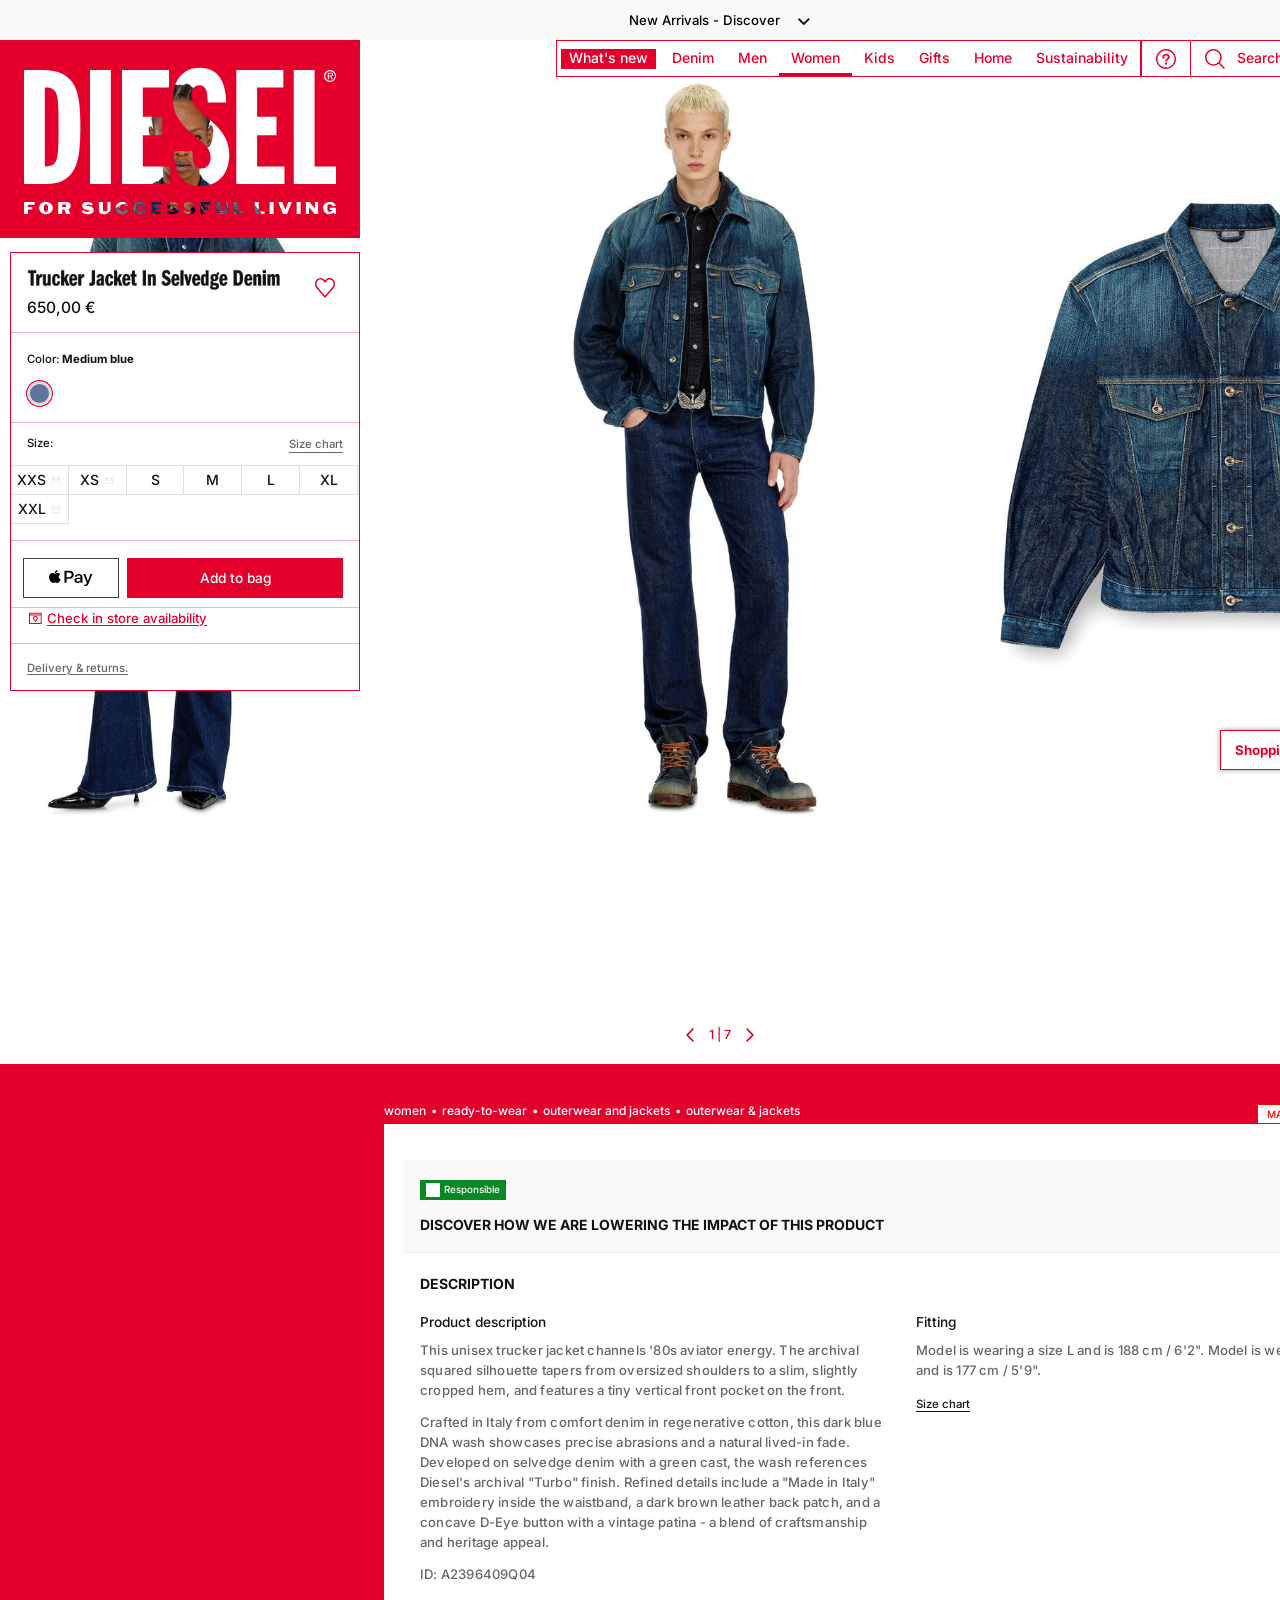
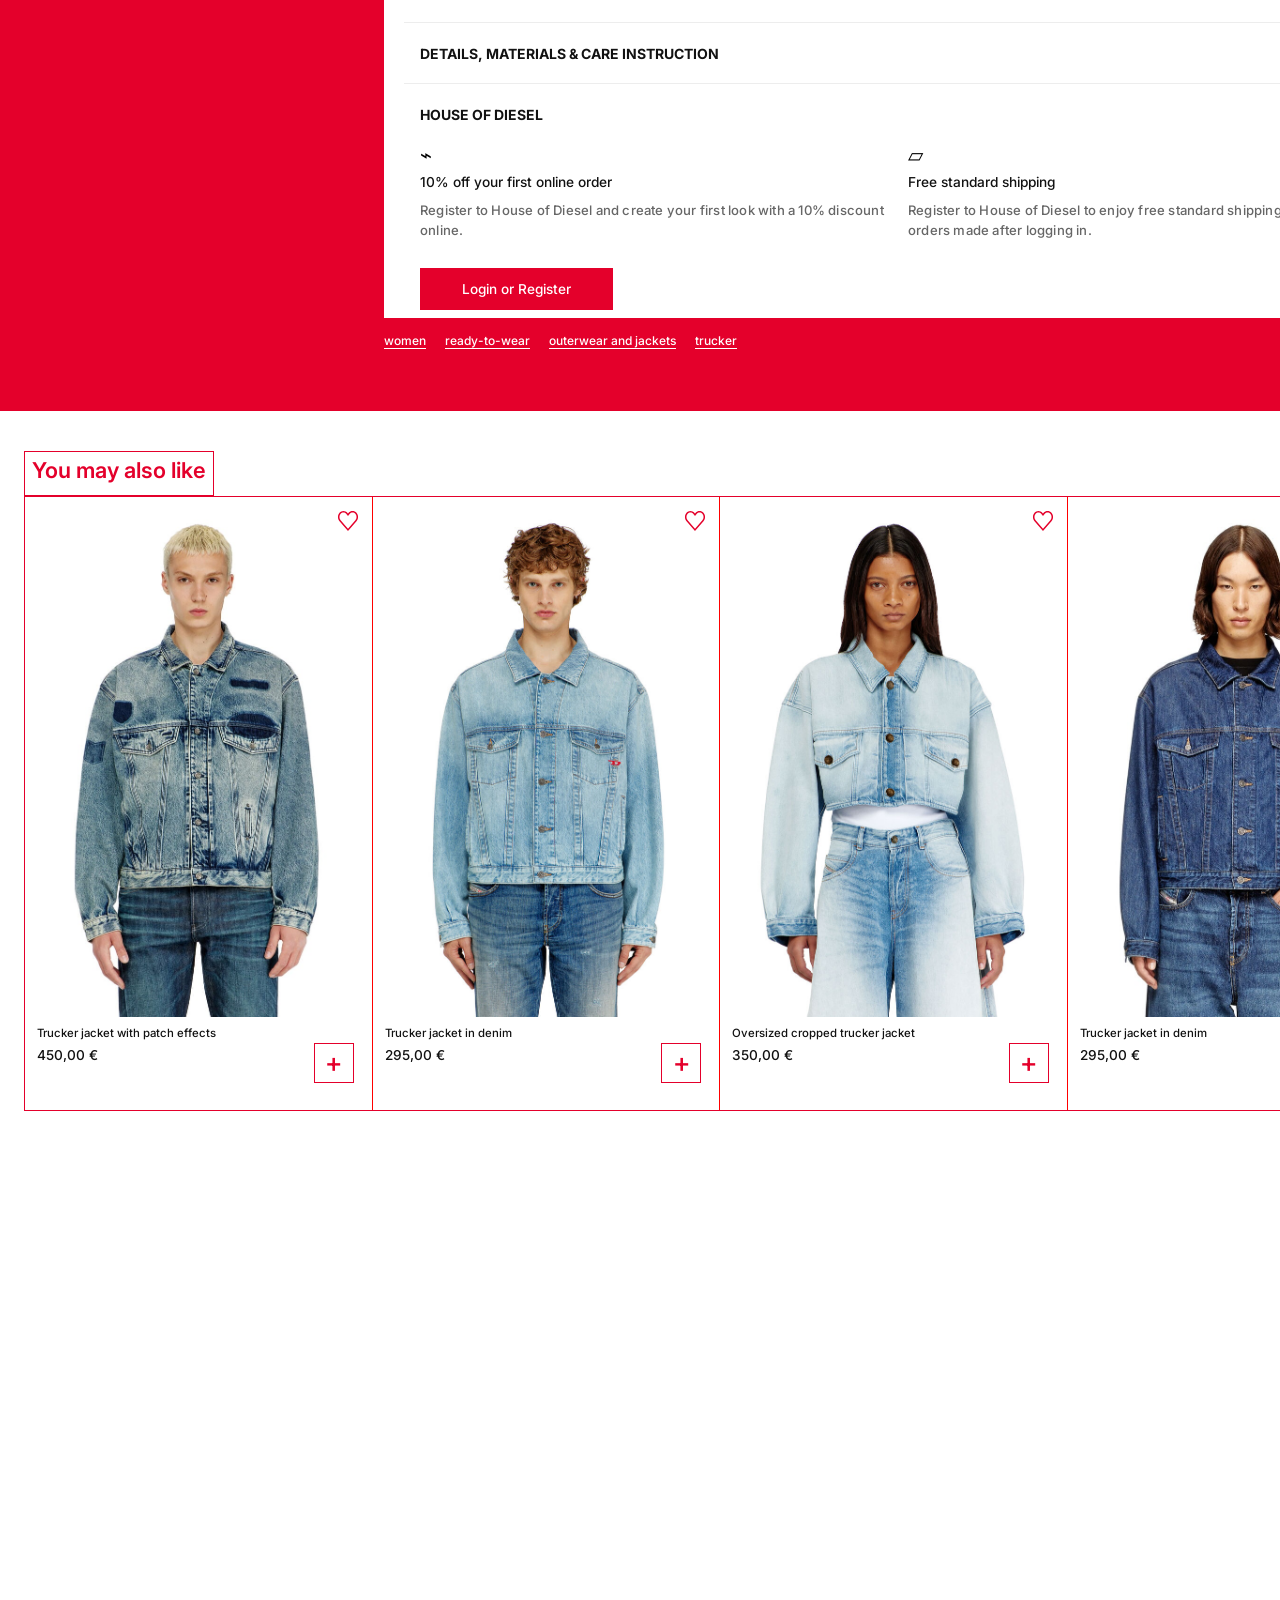
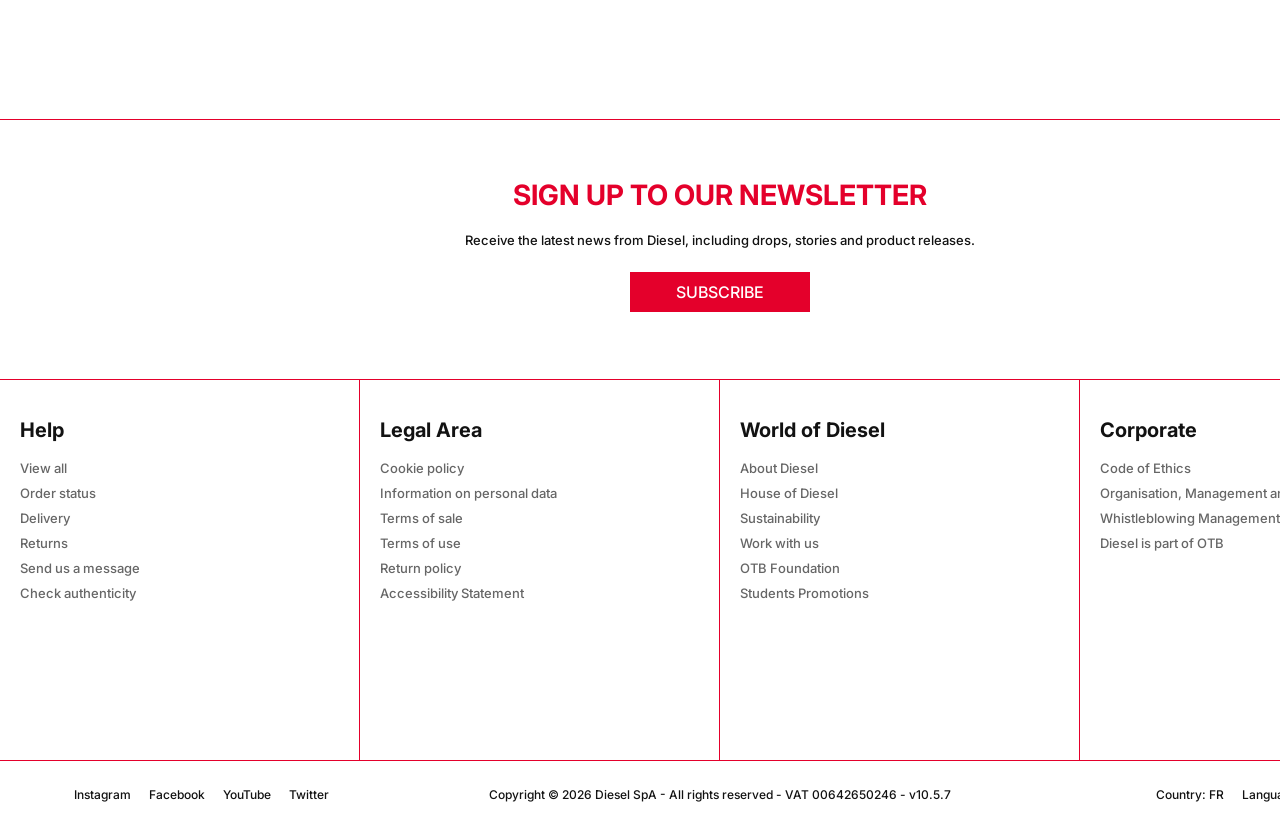
==== commit 458690c0: "Diesel PDP: snap-back guard + success grace period - script.js: snapBack() is a no-op in capture mod" ====
--- a/index.html
+++ b/index.html
@@ -2,331 +2,253 @@
 <html lang="en">
 <head>
   <meta charset="UTF-8" />
-  <meta name="viewport" content="width=1440, initial-scale=1.0" />
-  <title>D-DENVER-CL Trucker Jacket | Diesel</title>
+  <meta name="viewport" content="width=device-width, initial-scale=1.0" />
+  <title>Diesel | Trucker Jacket In Selvedge Denim</title>
   <link rel="preconnect" href="https://fonts.googleapis.com" />
   <link rel="preconnect" href="https://fonts.gstatic.com" crossorigin />
-  <link href="https://fonts.googleapis.com/css2?family=Inter:wght@400;500;600;700;800;900&display=swap" rel="stylesheet" />
+  <link href="https://fonts.googleapis.com/css2?family=Inter:wght@500;600;700;900&display=swap" rel="stylesheet" />
   <link rel="stylesheet" href="style.css" />
 </head>
 <body>
-  <div class="device-d">
-
-    <!-- ========== TOP UTILITY BAR ========== -->
-    <div class="topbar-d">
-      <div class="topbar-left-d">
-        <a href="#">Need help?</a>
-        <a href="#">Store locator</a>
-      </div>
-      <div class="topbar-right-d">
-        <a href="#">English-US</a>
-        <a href="#">Diesel Group</a>
-      </div>
-    </div>
-
-    <!-- ========== HEADER ========== -->
-    <header class="header-d">
-      <a href="#" class="header-logo-d" aria-label="Diesel">
-        <span class="diesel-mark-d">DIESEL</span>
-        <span class="diesel-tag-d">For Successful Living</span>
+  <div class="page" data-node-id="7010:11">
+    <aside class="promo-bar" data-node-id="7010:1018">
+      <span>New Arrivals - Discover</span>
+      <span class="chevron">⌄</span>
+    </aside>
+
+    <header class="site-header" data-node-id="7010:932">
+      <a class="diesel-logo" href="#" aria-label="Diesel">
+        <img src="assets/diesel/logo.svg" alt="Diesel" />
       </a>
-      <nav class="menu-d" aria-label="Categories">
-        <a href="#">Sale</a>
-        <a href="#">Woman</a>
-        <a href="#">Man</a>
-        <a href="#">Bags</a>
-        <a href="#">Shoes</a>
-        <a href="#">Accessories</a>
-        <a href="#">Underwear</a>
-        <a href="#">Kid</a>
-        <a href="#">Beauty</a>
-        <a href="#">Living</a>
-        <a href="#">Stories</a>
+      <nav class="header-nav" aria-label="Main navigation">
+        <a class="nav-item nav-active" href="#">What's new</a>
+        <a class="nav-item" href="#">Denim</a>
+        <a class="nav-item" href="#">Men</a>
+        <a class="nav-item nav-current" href="#">Women</a>
+        <a class="nav-item" href="#">Kids</a>
+        <a class="nav-item" href="#">Gifts</a>
+        <a class="nav-item" href="#">Home</a>
+        <a class="nav-item wide" href="#">Sustainability</a>
+        <a class="nav-icon" href="#" aria-label="Help"><img src="assets/diesel/header-help.svg" alt="" /></a>
+        <a class="nav-search" href="#"><img src="assets/diesel/header-search.svg" alt="" /><span>Search</span></a>
+        <a class="nav-icon" href="#" aria-label="Account"><img src="assets/diesel/header-account.svg" alt="" /></a>
+        <a class="nav-icon" href="#" aria-label="Wishlist"><img src="assets/diesel/header-wishlist.svg" alt="" /></a>
+        <a class="nav-icon" href="#" aria-label="Bag"><img src="assets/diesel/header-bag.svg" alt="" /></a>
       </nav>
-      <div class="header-utility-d">
-        <button class="header-icon-d" aria-label="Search">🔍</button>
-        <button class="header-icon-d" aria-label="Account">👤</button>
-        <button class="header-icon-d" aria-label="Wishlist">♡</button>
-        <button class="header-icon-d header-bag-d" aria-label="Bag">
-          <span>BAG</span>
-          <span class="header-bag-count-d">0</span>
-        </button>
-      </div>
     </header>
 
-    <main class="main-d">
-
-      <!-- ========== BREADCRUMB ========== -->
-      <nav class="breadcrumb-d">
-        <a href="#">Home</a> / <a href="#">Man</a> / <a href="#">Clothing</a> / <a href="#">Jackets</a> / <span>D-DENVER-CL</span>
-      </nav>
-
-      <!-- ========== HERO ========== -->
-      <section class="hero-d">
-        <!-- Product info card (LEFT side) -->
-        <aside class="product-info-d">
-          <div class="product-cat-d">DENIM JACKETS</div>
-          <h1 class="product-title-d">D-DENVER-CL Trucker Jacket</h1>
-          <div class="product-price-d">$390.00</div>
-          <p class="product-subtitle-d">Unisex's Trucker jacket in selvedge denim · Medium blue</p>
-
-          <div class="variant-group-d">
-            <div class="variant-header-d">
-              <span class="variant-label-d">Color</span>
-              <span class="variant-value-d">Medium Blue</span>
-            </div>
-            <ul class="variant-swatches-d">
-              <li class="swatch-d swatch-active-d"></li>
-              <li class="swatch-d swatch-light-d"></li>
-            </ul>
-          </div>
-
-          <div class="size-group-d">
-            <div class="variant-header-d">
-              <span class="variant-label-d">Size</span>
-              <a href="#" class="size-guide-d">Size guide</a>
-            </div>
-            <ul class="size-list-d">
-              <li class="size-d">XS</li>
-              <li class="size-d size-active-d">S</li>
-              <li class="size-d">M</li>
-              <li class="size-d">L</li>
-              <li class="size-d size-soldout-d">XL</li>
-              <li class="size-d size-soldout-d">XXL</li>
-            </ul>
-          </div>
-
-          <div class="actions-d">
-            <div class="add-to-cart-wrapper-d">
-              <span class="cart-slot-d" aria-hidden="true"></span>
-              <button id="add-to-cart-d" class="add-to-cart-btn-d" aria-label="Add to cart">
-                <span class="cart-label-d">ADD TO CART</span>
-              </button>
-            </div>
-            <button class="wishlist-btn-d" aria-label="Add to wishlist">♡</button>
-          </div>
-
-          <div class="ship-info-d">
-            <div class="ship-line-d"><strong>Free shipping</strong> on orders over $200</div>
-            <div class="ship-line-d"><strong>Free returns</strong> within 30 days</div>
-          </div>
-        </aside>
-
-        <!-- Product images (CENTER + RIGHT) -->
-        <div class="hero-images-d">
-          <div class="hero-image-d hero-image-main-d">
-            <div class="ph-image-d ph-model-d">
-              <span class="ph-label-d">Model in D-DENVER-CL trucker jacket</span>
-            </div>
-          </div>
-          <div class="hero-image-d hero-image-side-d">
-            <div class="ph-image-d ph-product-d">
-              <span class="ph-label-d">D-DENVER-CL jacket — front</span>
-            </div>
+    <main>
+      <section class="product-main" data-node-id="7010:15">
+        <div class="product-carousel">
+          <div class="slide slide-left">
+            <img src="assets/diesel/product-7.png" alt="Model wearing denim jacket" />
+          </div>
+          <div class="slide slide-center">
+            <img src="assets/diesel/product-1.png" alt="Model wearing trucker jacket in selvedge denim" />
+          </div>
+          <div class="slide slide-right">
+            <img src="assets/diesel/product-2.png" alt="Trucker jacket in selvedge denim" />
+          </div>
+          <div class="carousel-controls">
+            <img src="assets/diesel/arrow-left.svg" alt="" />
+            <span>1 | 7</span>
+            <img src="assets/diesel/arrow-right.svg" alt="" />
           </div>
         </div>
 
-        <!-- Floating wishlist promo banner -->
-        <div class="hero-promo-d">
-          <div class="hero-promo-text-d">Add to your wishlist to be notified.</div>
-          <button class="hero-promo-btn-d">ADD TO WISHLIST</button>
+        <button class="complete-look">Complete the look</button>
+
+        <section class="product-card" data-node-id="7010:50" aria-label="Product purchase panel">
+          <div class="product-head">
+            <div>
+              <h1 class="product-title-heading">
+                <img class="product-title-img" src="assets/diesel/product-title.png" alt="Trucker Jacket In Selvedge Denim" />
+              </h1>
+              <p>650,00 €</p>
+            </div>
+            <button class="wishlist" aria-label="Add to wishlist">
+              <img src="assets/diesel/wishlist.svg" alt="" />
+            </button>
+          </div>
+
+          <div class="color-block">
+            <p>Color: <strong>Medium blue</strong></p>
+            <button class="swatch" aria-label="Medium blue"></button>
+          </div>
+
+          <div class="size-block">
+            <div class="size-title">
+              <span>Size:</span>
+              <a href="#">Size chart</a>
+            </div>
+            <div class="size-grid" aria-label="Please select size">
+              <button>XXS <img src="assets/diesel/mail.svg" alt="" /></button>
+              <button>XS <img src="assets/diesel/mail.svg" alt="" /></button>
+              <button>S</button>
+              <button>M</button>
+              <button>L</button>
+              <button>XL</button>
+              <button>XXL <img src="assets/diesel/mail.svg" alt="" /></button>
+            </div>
+          </div>
+
+          <div class="cart-row">
+            <button class="gpay" aria-label="Apple Pay"><img src="assets/diesel/apple-pay.svg" alt="Apple Pay" /></button>
+            <button id="add-to-cart" class="add-bag">Add to bag</button>
+          </div>
+
+          <!-- Inline trace zone — opens between cart-row and store-link
+               when the user reaches the 5th click. Holds either the
+               dashed-line puzzle or the inline sold-out reveal. -->
+          <div class="trace-zone" id="trace-zone" aria-hidden="true">
+            <div class="trace-inner">
+              <p class="trace-prompt" id="trace-prompt">Draw a D to add to cart.</p>
+              <canvas class="trace-canvas" id="trace-canvas"></canvas>
+              <p class="trace-fail" id="trace-fail" hidden>try again, slow hands.</p>
+              <div class="trace-result" id="trace-result" hidden>
+                <p class="result-headline">SOLD OUT.<br>LITERALLY 9 SECONDS AGO.</p>
+                <p class="result-sub">Our bots beat your bots. Better luck next drop.</p>
+              </div>
+            </div>
+          </div>
+
+          <a class="store-link" href="#"><img src="assets/diesel/pickup.svg" alt="" />Check in store availability</a>
+          <a class="returns-link" href="#">Delivery &amp; returns.</a>
+        </section>
+      </section>
+
+      <section class="details-zone" data-node-id="7010:202">
+        <div class="details-shell">
+          <div class="details-top">
+            <nav class="breadcrumbs">
+              <a href="#">women</a>
+              <span>•</span>
+              <a href="#">ready-to-wear</a>
+              <span>•</span>
+              <a href="#">outerwear and jackets</a>
+              <span>•</span>
+              <a href="#">outerwear &amp; jackets</a>
+            </nav>
+            <div class="badges">
+              <span>MADE IN ITALY</span>
+              <span>UNISEX</span>
+            </div>
+          </div>
+
+          <div class="accordion">
+            <section class="responsible">
+              <div class="responsible-row">
+                <span class="responsible-badge"><i></i> Responsible</span>
+                <span class="plus">⊕</span>
+              </div>
+              <h2>Discover how we are lowering the impact of this product</h2>
+            </section>
+
+            <section class="ac-section open">
+              <div class="ac-head">
+                <h2>Description</h2>
+                <span>⊖</span>
+              </div>
+              <div class="description-grid">
+                <div>
+                  <h3>Product description</h3>
+                  <p>This unisex trucker jacket channels '80s aviator energy. The archival squared silhouette tapers from oversized shoulders to a slim, slightly cropped hem, and features a tiny vertical front pocket on the front.</p>
+                  <p>Crafted in Italy from comfort denim in regenerative cotton, this dark blue DNA wash showcases precise abrasions and a natural lived-in fade. Developed on selvedge denim with a green cast, the wash references Diesel's archival "Turbo" finish. Refined details include a "Made in Italy" embroidery inside the waistband, a dark brown leather back patch, and a concave D-Eye button with a vintage patina - a blend of craftsmanship and heritage appeal.</p>
+                  <p>ID: A2396409Q04</p>
+                </div>
+                <div>
+                  <h3>Fitting</h3>
+                  <p>Model is wearing a size L and is 188 cm / 6'2". Model is wearing a size S and is 177 cm / 5'9".</p>
+                  <a href="#">Size chart</a>
+                </div>
+              </div>
+            </section>
+
+            <section class="ac-section compact">
+              <div class="ac-head">
+                <h2>Details, materials &amp; care instruction</h2>
+                <span>⊕</span>
+              </div>
+            </section>
+
+            <section class="ac-section house">
+              <div class="ac-head">
+                <h2>House of Diesel</h2>
+                <span>⊖</span>
+              </div>
+              <div class="house-grid">
+                <article>
+                  <div class="mini-icon">⌁</div>
+                  <h3>10% off your first online order</h3>
+                  <p>Register to House of Diesel and create your first look with a 10% discount online.</p>
+                </article>
+                <article>
+                  <div class="mini-icon">▱</div>
+                  <h3>Free standard shipping</h3>
+                  <p>Register to House of Diesel to enjoy free standard shipping on all your orders made after logging in.</p>
+                </article>
+              </div>
+              <button class="login-btn">Login or Register</button>
+            </section>
+          </div>
+
+          <div class="product-tags">
+            <a href="#">women</a>
+            <a href="#">ready-to-wear</a>
+            <a href="#">outerwear and jackets</a>
+            <a href="#">trucker</a>
+          </div>
         </div>
       </section>
 
-      <!-- ========== RED PANEL (Diesel signature) ========== -->
-      <section class="red-panel-d">
-        <div class="red-panel-inner-d">
-          <div class="red-panel-left-d">
-            <div class="red-panel-pretitle-d">DISCOVER WHY WE LOVE — D-DENVER-CL FOR THIS WEEK ONLY</div>
-            <h2 class="red-panel-title-d">DESCRIPTION</h2>
-            <div class="red-panel-section-d">
-              <h3 class="red-panel-subtitle-d">Product description</h3>
-              <p class="red-panel-text-d">
-                A trucker jacket built like it owes you nothing. Cut from a heavy selvedge denim that fades on its own terms, with reinforced pocket bartacks and brass shanks. The kind of jacket that looks better the more you wear it — and worse the less you do.
-              </p>
-            </div>
-            <div class="red-panel-section-d">
-              <h3 class="red-panel-subtitle-d">Details &amp; Composition</h3>
-              <p class="red-panel-text-d">
-                · Selvedge denim, 14oz · Two chest flap pockets, two side hand pockets · Brass shank buttons · Adjustable side tabs · 100% cotton · Made in Italy
-              </p>
-            </div>
-            <div class="red-panel-section-d">
-              <h3 class="red-panel-subtitle-d">Material &amp; Care</h3>
-              <p class="red-panel-text-d">
-                Wash inside-out, cold. Hang dry. Don't iron the print. Don't tumble. Don't overthink it.
-              </p>
-            </div>
-            <button class="red-panel-cta-d">READ MORE</button>
-          </div>
-
-          <div class="red-panel-right-d">
-            <div class="red-panel-section-d">
-              <h3 class="red-panel-subtitle-d">Fitting</h3>
-              <p class="red-panel-text-d">Model is 1.86m, wearing size M. Runs true to size.</p>
-            </div>
-            <div class="red-panel-section-d">
-              <h3 class="red-panel-subtitle-d">Shipping &amp; Returns</h3>
-              <p class="red-panel-text-d">Free standard shipping on orders over $200. Returns free within 30 days.</p>
-            </div>
-            <div class="red-panel-section-d">
-              <h3 class="red-panel-subtitle-d">Product code</h3>
-              <p class="red-panel-text-d">A18421-0DKAH-8MG</p>
-            </div>
-          </div>
+      <section class="recommendations">
+        <h2>You may also like</h2>
+        <div class="recommendation-grid">
+          <article><button class="tile-heart"><img src="assets/diesel/wishlist.svg" alt="" /></button><img src="assets/diesel/rec-1.png" alt="" /><h3>Trucker jacket with patch effects</h3><p>450,00 €</p><button class="tile-plus">+</button></article>
+          <article><button class="tile-heart"><img src="assets/diesel/wishlist.svg" alt="" /></button><img src="assets/diesel/rec-2.png" alt="" /><h3>Trucker jacket in denim</h3><p>295,00 €</p><button class="tile-plus">+</button></article>
+          <article><button class="tile-heart"><img src="assets/diesel/wishlist.svg" alt="" /></button><img src="assets/diesel/rec-3.png" alt="" /><h3>Oversized cropped trucker jacket</h3><p>350,00 €</p><button class="tile-plus">+</button></article>
+          <article><button class="tile-heart"><img src="assets/diesel/wishlist.svg" alt="" /></button><img src="assets/diesel/rec-4.png" alt="" /><h3>Trucker jacket in denim</h3><p>295,00 €</p><button class="tile-plus">+</button></article>
         </div>
       </section>
-
-      <!-- ========== COMPLETE THE LOOK ========== -->
-      <section class="shopthelook-d">
-        <div class="shopthelook-title-d">
-          <h2>Complete the look.</h2>
-        </div>
-        <div class="shopthelook-grid-d">
-          <a href="#" class="lookcard-d">
-            <div class="lookcard-img-d ph-image-d ph-denim-d"></div>
-            <p class="lookcard-name-d">D-MIHTY-CL Jeans</p>
-            <p class="lookcard-price-d">$290.00</p>
-          </a>
-          <a href="#" class="lookcard-d">
-            <div class="lookcard-img-d ph-image-d ph-denim-d"></div>
-            <p class="lookcard-name-d">T-DIEGOR Cotton Tee</p>
-            <p class="lookcard-price-d">$85.00</p>
-          </a>
-          <a href="#" class="lookcard-d">
-            <div class="lookcard-img-d ph-image-d ph-denim-d"></div>
-            <p class="lookcard-name-d">D-ROOKE Denim Shirt</p>
-            <p class="lookcard-price-d">$240.00</p>
-          </a>
-          <a href="#" class="lookcard-d">
-            <div class="lookcard-img-d ph-image-d ph-denim-d"></div>
-            <p class="lookcard-name-d">D-VAGH-AB Boot</p>
-            <p class="lookcard-price-d">$420.00</p>
-          </a>
-        </div>
-      </section>
-
-      <!-- ========== YOU MAY ALSO LIKE ========== -->
-      <section class="recommendations-d">
-        <h2 class="recommendations-title-d">You may also like</h2>
-        <div class="recommendations-grid-d">
-          <a href="#" class="reccard-d">
-            <div class="reccard-img-d ph-image-d ph-denim-d"></div>
-            <p class="reccard-name-d">D-FINING Jacket</p>
-            <p class="reccard-price-d">$340.00</p>
-          </a>
-          <a href="#" class="reccard-d">
-            <div class="reccard-img-d ph-image-d ph-denim-d"></div>
-            <p class="reccard-name-d">D-DUSTY-CL Jacket</p>
-            <p class="reccard-price-d">$420.00</p>
-          </a>
-          <a href="#" class="reccard-d">
-            <div class="reccard-img-d ph-image-d ph-denim-d"></div>
-            <p class="reccard-name-d">D-BARCY-CL Jacket</p>
-            <p class="reccard-price-d">$370.00</p>
-          </a>
-          <a href="#" class="reccard-d">
-            <div class="reccard-img-d ph-image-d ph-denim-d"></div>
-            <p class="reccard-name-d">D-KROOLEY Jacket</p>
-            <p class="reccard-price-d">$390.00</p>
-          </a>
-        </div>
-      </section>
-
     </main>
 
-    <!-- ========== FOOTER ========== -->
-    <footer class="footer-d">
-
-      <!-- Editorial promo boxes -->
-      <div class="footer-editorial-d">
-        <div class="footer-box-d footer-box-red-d">
-          <h3 class="footer-box-title-d">JOIN THE DIESEL FAMILY</h3>
-          <p class="footer-box-text-d">Get early access to drops, special offers, and stuff you'll probably scroll past.</p>
-          <form class="footer-box-form-d">
-            <input type="email" placeholder="Email address" />
-            <button type="submit">SIGN UP</button>
-          </form>
-          <label class="footer-box-checkbox-d"><input type="checkbox" /> I'm a man · woman · prefer not to say</label>
-        </div>
-        <div class="footer-box-d footer-box-image-d">
-          <span class="footer-box-eyebrow-d">DIESEL ARCHIVE</span>
-          <h3 class="footer-box-title-d">REVISIT. REWIRE. REWEAR.</h3>
-          <a href="#" class="footer-box-link-d">SHOP ARCHIVE →</a>
-        </div>
-        <div class="footer-box-d footer-box-image-2-d">
-          <span class="footer-box-eyebrow-d">SUSTAINABILITY</span>
-          <h3 class="footer-box-title-d">RESPONSIBLE DENIM.</h3>
-          <a href="#" class="footer-box-link-d">LEARN MORE →</a>
-        </div>
+    <div class="assistant-entry" data-node-id="7010:923">
+      <button>Shopping Assistant</button>
+      <button aria-label="Open assistant"><img src="assets/diesel/assistant.svg" alt="" /></button>
+    </div>
+
+    <footer class="diesel-footer">
+      <div class="newsletter">
+        <h2>Sign up to our newsletter</h2>
+        <p>Receive the latest news from Diesel, including drops, stories and product releases.</p>
+        <button>Subscribe</button>
       </div>
-
-      <!-- Footer link columns -->
-      <div class="footer-links-d">
-        <div class="footer-col-d">
-          <h4>HELP</h4>
-          <ul>
-            <li>Customer service</li>
-            <li>Shipping</li>
-            <li>Returns</li>
-            <li>FAQ</li>
-            <li>Order tracking</li>
-          </ul>
-        </div>
-        <div class="footer-col-d">
-          <h4>LEGAL AREA</h4>
-          <ul>
-            <li>Terms &amp; conditions</li>
-            <li>Privacy policy</li>
-            <li>Cookies</li>
-            <li>Accessibility</li>
-          </ul>
-        </div>
-        <div class="footer-col-d">
-          <h4>WORLD OF DIESEL</h4>
-          <ul>
-            <li>Sustainability</li>
-            <li>Diesel Group</li>
-            <li>Careers</li>
-            <li>Press</li>
-            <li>Store locator</li>
-          </ul>
-        </div>
-        <div class="footer-col-d">
-          <h4>COMPANY</h4>
-          <ul>
-            <li>About</li>
-            <li>Investors</li>
-            <li>Newsroom</li>
-          </ul>
-        </div>
+      <div class="footer-links">
+        <section>
+          <h3>Help</h3>
+          <a>View all</a><a>Order status</a><a>Delivery</a><a>Returns</a><a>Send us a message</a><a>Check authenticity</a>
+        </section>
+        <section>
+          <h3>Legal Area</h3>
+          <a>Cookie policy</a><a>Information on personal data</a><a>Terms of sale</a><a>Terms of use</a><a>Return policy</a><a>Accessibility Statement</a>
+        </section>
+        <section>
+          <h3>World of Diesel</h3>
+          <a>About Diesel</a><a>House of Diesel</a><a>Sustainability</a><a>Work with us</a><a>OTB Foundation</a><a>Students Promotions</a>
+        </section>
+        <section>
+          <h3>Corporate</h3>
+          <a>Code of Ethics</a><a>Organisation, Management and Control Model</a><a>Whistleblowing Management</a><a>Diesel is part of OTB</a>
+        </section>
       </div>
-
-      <!-- Bottom strip: social / copyright / country -->
-      <div class="footer-bottom-d">
-        <div class="footer-social-d">
-          <a href="#" aria-label="Facebook">f</a>
-          <a href="#" aria-label="Instagram">○</a>
-          <a href="#" aria-label="TikTok">♪</a>
-          <a href="#" aria-label="YouTube">▶</a>
-          <a href="#" aria-label="X">𝕏</a>
-        </div>
-        <div class="footer-copyright-d">© DIESEL 2026. ALL RIGHTS RESERVED.</div>
-        <button class="footer-country-d">🌐 ENGLISH-US</button>
+      <div class="footer-bottom">
+        <div class="socials"><span>Instagram</span><span>Facebook</span><span>YouTube</span><span>Twitter</span></div>
+        <p>Copyright © 2026 Diesel SpA - All rights reserved - VAT 00642650246 - v10.5.7</p>
+        <div><span>Country: FR</span><span>Language: EN</span></div>
       </div>
     </footer>
-
-    <!-- ========== YIELD DIALOG ========== -->
-    <div id="yield-dialog-d" class="dialog-d" hidden>
-      <div class="dialog-card-d">
-        <div class="dialog-mark-d">DIESEL</div>
-        <p class="dialog-message-d">SOLD OUT.<br>BUT FAST.<br>FASTER THAN YOU.</p>
-        <p class="dialog-submsg-d">Drop's gone. Maybe next time, click quicker.</p>
-        <button class="dialog-close-d">FINE</button>
-      </div>
-    </div>
-
   </div>
+
   <script src="script.js"></script>
 </body>
 </html>
--- a/style.css
+++ b/style.css
@@ -1,803 +1,973 @@
-/* Diesel D-DENVER-CL Trucker Jacket — Desktop (1440px frame)
-   Layout reference: Figma node 7010:1064 */
-
 :root {
-  --diesel-red: #ed1c24;
-  --diesel-black: #000000;
-  --diesel-cream: #f5f3ee;
-  --diesel-grey: #6b6b6b;
-  --diesel-light: #d9d9d9;
-  --diesel-line: #e5e5e5;
-}
-
-* { box-sizing: border-box; margin: 0; padding: 0; }
-
-html, body {
-  background: #fff;
-  font-family: 'Inter', 'Helvetica Neue', Arial, sans-serif;
-  color: var(--diesel-black);
+  --red: #e4002b;
+  --ink: #121212;
+  --muted: #666;
+  --line: rgba(228, 0, 43, 0.3);
+  --soft: #f9f9f9;
+  --grey-line: #ededed;
+}
+
+* {
+  box-sizing: border-box;
+}
+
+html,
+body {
+  margin: 0;
+  min-height: 100%;
+  background: #fff;
+  color: var(--ink);
+  font-family: Inter, Arial, Helvetica, sans-serif;
+  font-weight: 500;
+  -webkit-font-smoothing: antialiased;
+}
+
+body {
+  overflow-x: auto;
+}
+
+button,
+a {
+  font: inherit;
+  color: inherit;
+}
+
+button {
+  border: 0;
+  cursor: pointer;
+}
+
+a {
+  text-decoration: none;
+}
+
+img {
+  display: block;
+  max-width: 100%;
+}
+
+.page {
+  position: relative;
+  width: 1440px;
+  min-height: 3932px;
+  margin: 0 auto;
+  background: #fff;
+  overflow: hidden;
+}
+
+.promo-bar {
+  position: absolute;
+  inset: 0 0 auto;
+  z-index: 20;
+  height: 40px;
+  display: flex;
+  align-items: center;
+  justify-content: center;
+  gap: 16px;
+  background: var(--soft);
+  color: #000;
+  font-size: 13.2px;
+  line-height: 16.1px;
+}
+
+.promo-bar .chevron {
+  font-size: 20px;
+  line-height: 20px;
+  transform: translateY(-2px);
+}
+
+.site-header {
+  position: absolute;
+  top: 40px;
+  left: 0;
+  z-index: 30;
+  width: 1440px;
+  height: 199px;
+  pointer-events: none;
+}
+
+.diesel-logo {
+  position: absolute;
+  top: 0;
+  left: 0;
+  width: 360px;
+  height: 198.44px;
+  pointer-events: auto;
+}
+
+.diesel-logo img {
+  width: 100%;
+  height: 100%;
+}
+
+.header-nav {
+  position: absolute;
+  top: 0;
+  left: 555.83px;
+  height: 37px;
+  display: flex;
+  align-items: flex-start;
+  background: #fff;
+  color: var(--red);
+  pointer-events: auto;
+}
+
+.nav-item,
+.nav-icon,
+.nav-search {
+  position: relative;
+  height: 37px;
+  display: inline-flex;
+  align-items: center;
+  justify-content: center;
+  border-top: 1px solid var(--red);
+  border-bottom: 1px solid var(--red);
+  background: #fff;
+  color: var(--red);
   font-size: 14px;
-  -webkit-font-smoothing: antialiased;
-  overflow-x: hidden;
-}
-
-img { display: block; max-width: 100%; }
-button { background: none; border: none; font-family: inherit; cursor: pointer; color: inherit; padding: 0; }
-a { color: inherit; text-decoration: none; }
-ul { list-style: none; }
-input { font-family: inherit; }
-
-.device-d {
-  width: 1440px;
-  margin: 0 auto;
-  background: #fff;
+  line-height: 16.1px;
+  white-space: nowrap;
+}
+
+.nav-item {
+  border-left: 0;
+  padding: 1px 12px;
+}
+
+.nav-item:first-child {
+  border-left: 1px solid var(--red);
+}
+
+.nav-item.wide {
+  border-right: 1px solid var(--red);
+}
+
+.nav-active {
+  background:
+    linear-gradient(var(--red), var(--red)) center / calc(100% - 8px) 20px no-repeat,
+    #fff;
+  color: #fff;
+}
+
+.nav-current::after {
+  content: "";
+  position: absolute;
+  left: 0;
+  right: 0;
+  bottom: 0;
+  height: 3px;
+  background: var(--red);
+}
+
+.nav-icon {
+  width: 49px;
+  border-left: 1px solid var(--red);
+}
+
+.nav-icon img,
+.nav-search img {
+  width: 24px;
+  height: 24px;
+}
+
+.nav-search {
+  width: 106px;
+  gap: 10px;
+  border-left: 1px solid var(--red);
+}
+
+.product-main {
   position: relative;
-}
-
-/* ===================== TOP UTILITY BAR ===================== */
-.topbar-d {
+  height: 1024px;
+  margin-top: 40px;
+  background: #fff;
+}
+
+.product-carousel {
+  position: absolute;
+  inset: 0;
+  overflow: hidden;
+}
+
+.slide {
+  position: absolute;
+  top: -105px;
+  width: 600px;
+  height: 1024px;
+  overflow: hidden;
+}
+
+.slide img {
   width: 100%;
-  height: 32px;
-  padding: 0 20px;
+  height: 100%;
+  object-fit: cover;
+  transform: scale(0.7932);
+}
+
+.slide-left {
+  left: -120px;
+}
+
+.slide-center {
+  left: 400px;
+}
+
+.slide-right {
+  left: 930px;
+}
+
+.carousel-controls {
+  position: absolute;
+  left: 50%;
+  bottom: 17px;
+  width: 84px;
+  height: 24px;
+  transform: translateX(-50%);
   display: flex;
   align-items: center;
   justify-content: space-between;
-  background: #fff;
-  font-size: 11px;
-  color: var(--diesel-grey);
-  border-bottom: 1px solid var(--diesel-line);
-}
-
-.topbar-d a { padding: 0 14px; }
-
-.topbar-left-d, .topbar-right-d {
-  display: flex;
-  align-items: center;
-}
-
-/* ===================== HEADER ===================== */
-.header-d {
+  color: var(--red);
+  font-size: 12.6px;
+  line-height: 16.1px;
+}
+
+.carousel-controls img {
+  width: 24px;
+  height: 24px;
+}
+
+.complete-look {
+  position: absolute;
+  top: 90px;
+  right: 8.45px;
+  z-index: 4;
+  height: 30px;
+  padding: 0 11px;
+  display: flex;
+  align-items: center;
+  justify-content: center;
+  background: #fff;
+  border: 1px solid var(--red);
+  color: var(--red);
+  font-size: 13.6px;
+  line-height: 14px;
+}
+
+.product-card {
+  position: absolute;
+  top: 211.94px;
+  left: 10px;
+  z-index: 5;
+  width: 350px;
+  min-height: 439.39px;
+  border: 1px solid var(--red);
+  background: #fff;
+  color: var(--ink);
+  overflow: hidden;
+}
+
+.product-head {
+  height: 79px;
+  display: flex;
+  justify-content: space-between;
+  padding: 16px 0 16px 16px;
+}
+
+.product-head h1 {
+  width: 268px;
+  margin: 0 0 8px;
+  height: 22px;
+  overflow: hidden;
+}
+
+.product-title-img {
+  width: 258px;
+  height: 22px;
+  max-width: none;
+  object-fit: fill;
+  object-position: left center;
+}
+
+.product-head p {
+  margin: 0;
+  font-size: 15.6px;
+  line-height: 17px;
+}
+
+.wishlist {
+  width: 52px;
+  height: 38px;
+  padding: 7px 22px 7px 6px;
+  background: #fff;
+}
+
+.wishlist img {
+  width: 24px;
+  height: 24px;
+}
+
+.color-block {
+  height: 91px;
+  padding: 16px;
+  border-top: 1px solid var(--line);
+  border-bottom: 1px solid var(--line);
+}
+
+.color-block p,
+.size-title {
+  margin: 0;
+  font-size: 11.4px;
+  line-height: 20px;
+}
+
+.color-block strong {
+  font-weight: 700;
+}
+
+.swatch {
+  width: 25px;
+  height: 25px;
+  margin-top: 12px;
+  padding: 0;
+  border: 1px solid #fff;
+  border-radius: 50%;
+  background: #5f749d;
+  box-shadow: 0 0 0 1px var(--red), inset 0 0 0 2px #dfdfdf;
+}
+
+.size-block {
+  height: 117.29px;
+  padding: 16px 0 0;
+}
+
+.size-title {
+  height: 14px;
+  padding: 0 16px;
+  display: flex;
+  align-items: flex-end;
+  justify-content: space-between;
+}
+
+.size-title a {
+  color: var(--muted);
+  border-bottom: 1px solid var(--muted);
+  font-size: 11.4px;
+  line-height: 13.8px;
+}
+
+.size-grid {
+  display: grid;
+  grid-template-columns: repeat(6, 57.83px);
+  grid-auto-rows: 29px;
+  margin-top: 13.49px;
+}
+
+.size-grid button {
+  height: 30px;
+  margin-top: -1px;
+  margin-left: -1px;
+  display: flex;
+  align-items: center;
+  justify-content: center;
+  gap: 5px;
+  background: #fff;
+  border: 1px solid #dfdfdf;
+  color: var(--ink);
+  font-size: 14px;
+  line-height: 14px;
+}
+
+.size-grid img {
+  width: 10px;
+  height: 15px;
+}
+
+.cart-row {
+  height: 67px;
+  padding: 17px 16px 10px 12px;
+  display: flex;
+  gap: 8px;
+  border-top: 1px solid var(--line);
+}
+
+.gpay {
+  width: 95.83px;
+  height: 40px;
+  display: flex;
+  align-items: center;
+  justify-content: center;
+  background: #fff;
+  border: 1px solid #3c4043;
+}
+
+.gpay img {
+  width: 43.41px;
+  height: 18px;
+}
+
+.add-bag {
+  width: 216.17px;
+  height: 40px;
+  background: var(--red);
+  border: 1px solid var(--red);
+  color: #fff;
+  font-size: 13.7px;
+  line-height: 14px;
+}
+
+.store-link,
+.returns-link {
+  display: flex;
+  align-items: center;
   width: 100%;
-  height: 70px;
-  padding: 0 20px;
-  display: flex;
-  align-items: center;
-  background: #fff;
-  border-bottom: 1px solid var(--diesel-line);
-}
-
-/* The iconic Diesel logo — red rectangle, white DIESEL + tagline */
-.header-logo-d {
+  color: var(--red);
+  font-size: 13.2px;
+  line-height: 14px;
+}
+
+.store-link {
+  height: 35.09px;
+  padding: 0 16px 16px;
+  gap: 4px;
+  text-decoration: underline;
+  text-underline-offset: 2px;
+}
+
+.store-link img {
+  width: 16px;
+  height: 16px;
+}
+
+.returns-link {
+  height: 47px;
+  padding: 17px 16px 16px;
+  border-top: 1px solid var(--line);
+  color: var(--muted);
+  font-size: 11.4px;
+  text-decoration: underline;
+  text-underline-offset: 2px;
+}
+
+.details-zone {
+  height: 946.8px;
+  background: var(--red);
+}
+
+.details-shell {
+  width: 1056px;
+  height: 946.8px;
+  margin-left: 384px;
+  padding: 40px 24px 60px 0;
+}
+
+.details-top {
+  height: 20px;
+  display: flex;
+  justify-content: space-between;
+  align-items: flex-start;
+}
+
+.breadcrumbs,
+.product-tags {
+  display: flex;
+  align-items: center;
+  gap: 5px;
+  color: #fff;
+  font-size: 12px;
+  line-height: 13.8px;
+  text-transform: lowercase;
+}
+
+.badges {
+  display: flex;
+  gap: 8px;
+}
+
+.badges span {
+  height: 20px;
+  padding: 3px 9px;
   display: inline-flex;
-  flex-direction: column;
-  align-items: center;
-  justify-content: center;
-  width: 86px;
-  height: 60px;
-  background: var(--diesel-red);
+  align-items: center;
+  background: #fff;
+  border: 1px solid #f00;
+  color: #f00;
+  font-size: 10px;
+  line-height: 10px;
+}
+
+.accordion {
+  width: 1032px;
+  height: 794px;
+  margin-top: 0;
+  padding: 36px 20px 0;
+  background: #fff;
+}
+
+.responsible {
+  height: 92px;
+  padding: 18px 16px;
+  background: var(--soft);
+}
+
+.responsible-row,
+.ac-head {
+  display: flex;
+  align-items: center;
+  justify-content: space-between;
+}
+
+.responsible-badge {
+  height: 20px;
+  padding: 1px 5px;
+  display: inline-flex;
+  align-items: center;
+  gap: 4px;
+  background: #068922;
+  border: 1px solid #068922;
   color: #fff;
-  text-align: center;
-  flex-shrink: 0;
-  padding: 6px 4px;
-}
-
-.diesel-mark-d {
-  font-family: 'Inter', sans-serif;
-  font-weight: 900;
-  font-size: 20px;
-  line-height: 1;
-  letter-spacing: -0.02em;
-}
-
-.diesel-tag-d {
-  font-family: 'Inter', sans-serif;
-  font-weight: 700;
-  font-size: 5.5px;
-  line-height: 1.1;
-  letter-spacing: 0.04em;
-  text-transform: uppercase;
-  padding-top: 3px;
-  border-top: 1px solid #fff;
-  margin-top: 3px;
-  width: 100%;
-}
-
-.menu-d {
-  flex: 1;
-  display: flex;
-  align-items: center;
-  justify-content: center;
-  gap: 22px;
-  font-weight: 700;
-  font-size: 13px;
-  text-transform: uppercase;
-  letter-spacing: 0.02em;
-}
-
-.menu-d a:hover { color: var(--diesel-red); }
-.menu-d a:first-child { color: var(--diesel-red); }
-
-.header-utility-d {
-  display: flex;
-  align-items: center;
-  gap: 18px;
-  flex-shrink: 0;
-}
-
-.header-icon-d {
-  font-size: 16px;
-  display: inline-flex;
-  align-items: center;
-  gap: 4px;
-}
-
-.header-bag-d {
-  background: var(--diesel-black);
-  color: #fff;
-  padding: 6px 14px;
-  font-weight: 700;
-  font-size: 12px;
-  letter-spacing: 0.05em;
-  border-radius: 0;
-}
-
-.header-bag-count-d { font-weight: 400; }
-
-/* ===================== BREADCRUMB ===================== */
-.breadcrumb-d {
-  width: 100%;
-  padding: 12px 24px;
-  font-size: 11px;
-  color: var(--diesel-grey);
-  background: #fff;
-}
-
-.breadcrumb-d a:hover { text-decoration: underline; }
-.breadcrumb-d span { color: var(--diesel-black); font-weight: 600; }
-
-/* ===================== HERO (1440 × 900) ===================== */
-.hero-d {
-  width: 1440px;
-  height: 900px;
-  position: relative;
-  background: var(--diesel-cream);
-}
-
-/* Product info card — LEFT side, x=10, y=212, 350×439 */
-.product-info-d {
-  position: absolute;
-  left: 10px;
-  top: 212px;
-  width: 350px;
-  height: 439px;
-  background: #fff;
-  padding: 24px 16px;
-  display: flex;
-  flex-direction: column;
-  gap: 12px;
-  z-index: 3;
-  border: 1px solid var(--diesel-line);
-}
-
-.product-cat-d {
-  font-size: 10px;
-  font-weight: 700;
-  letter-spacing: 0.1em;
-  color: var(--diesel-red);
-  text-transform: uppercase;
-}
-
-.product-title-d {
-  font-weight: 700;
-  font-size: 18px;
-  line-height: 22px;
-  color: var(--diesel-black);
-}
-
-.product-price-d {
-  font-weight: 700;
-  font-size: 16px;
-  line-height: 22px;
-  color: var(--diesel-black);
-}
-
-.product-subtitle-d {
-  font-size: 11px;
+  font-size: 9.8px;
   line-height: 16px;
-  color: var(--diesel-grey);
-}
-
-.variant-group-d, .size-group-d {
-  display: flex;
-  flex-direction: column;
-  gap: 6px;
-}
-
-.variant-header-d {
-  display: flex;
-  justify-content: space-between;
-  align-items: baseline;
-  font-size: 11px;
-}
-
-.variant-label-d {
+}
+
+.responsible-badge i {
+  width: 14px;
+  height: 14px;
+  background: #fff;
+}
+
+.plus,
+.ac-head span {
+  color: var(--ink);
+  font-size: 24px;
+  line-height: 24px;
+}
+
+.responsible h2,
+.ac-head h2 {
+  margin: 15px 0 0;
+  font-size: 14px;
+  line-height: 16.1px;
   font-weight: 700;
   text-transform: uppercase;
-  letter-spacing: 0.04em;
-  color: var(--diesel-black);
-}
-
-.variant-value-d { color: var(--diesel-grey); }
-
-.size-guide-d {
-  font-size: 10px;
-  text-decoration: underline;
-  color: var(--diesel-grey);
-}
-
-.variant-swatches-d {
-  display: flex;
-  gap: 6px;
-}
-
-.swatch-d {
-  width: 22px;
+}
+
+.ac-section {
+  border-top: 1px solid var(--grey-line);
+  padding: 19px 16px 18px;
+}
+
+.ac-section.open {
+  height: 370px;
+}
+
+.ac-section.compact {
+  height: 61px;
+}
+
+.ac-section.house {
+  height: 235px;
+}
+
+.ac-section .ac-head h2 {
+  margin: 0;
+  line-height: 14px;
+}
+
+.description-grid {
+  display: grid;
+  grid-template-columns: 1fr 1fr;
+  gap: 32px;
+  padding-top: 16px;
+}
+
+.description-grid h3,
+.house-grid h3 {
+  margin: 0 0 8px;
+  font-size: 13.7px;
+  line-height: 20px;
+  font-weight: 500;
+}
+
+.description-grid p,
+.house-grid p {
+  margin: 0 0 12px;
+  color: var(--muted);
+  font-size: 13.1px;
+  line-height: 20px;
+  letter-spacing: 0.2px;
+}
+
+.description-grid a {
+  color: var(--ink);
+  font-size: 11.4px;
+  line-height: 17.16px;
+  border-bottom: 1px solid var(--ink);
+}
+
+.house-grid {
+  display: grid;
+  grid-template-columns: 1fr 1fr;
+  gap: 16px;
+  padding-top: 16px;
+}
+
+.mini-icon {
+  width: 24px;
+  height: 24px;
+  margin-bottom: 5px;
+  color: #000;
+  font-size: 20px;
+  line-height: 24px;
+}
+
+.login-btn {
+  min-width: 193px;
+  height: 42px;
+  margin-top: 16px;
+  padding: 13px 41px;
+  background: var(--red);
+  border: 1px solid var(--red);
+  color: #fff;
+  font-size: 13.6px;
+  line-height: 14px;
+}
+
+.product-tags {
+  margin-top: 16px;
+  gap: 18.9px;
+}
+
+.product-tags a {
+  border-bottom: 1px solid #fff;
+}
+
+.recommendations {
+  height: 1308.57px;
+  padding: 40px 24px 20px;
+  background: #fff;
+}
+
+.recommendations h2 {
+  display: inline-flex;
+  align-items: center;
+  height: 45px;
+  margin: 0;
+  padding: 1px 7px 7px;
+  border: 1px solid var(--red);
+  color: var(--red);
+  font-size: 21.8px;
+  line-height: 36.8px;
+  font-weight: 600;
+}
+
+.recommendation-grid {
+  display: grid;
+  grid-template-columns: repeat(4, 347.5px);
+  gap: 0;
+  width: 1393px;
+  border: 1px solid var(--red);
+  overflow: hidden;
+}
+
+.recommendation-grid article {
+  position: relative;
+  height: 612.84px;
+  border-right: 1px solid #f00;
+  color: var(--ink);
+}
+
+.recommendation-grid > article > img {
+  width: 100%;
+  height: 519.75px;
+  object-fit: cover;
+  object-position: top;
+  background: #fff;
+}
+
+.recommendation-grid h3,
+.recommendation-grid p {
+  margin: 0;
+  padding: 10px 12px 0;
+  font-size: 11.4px;
+  line-height: 13.8px;
+  font-weight: 500;
+}
+
+.recommendation-grid p {
+  padding-top: 8px;
+  font-size: 13.6px;
+  line-height: 14px;
+}
+
+.tile-heart {
+  position: absolute;
+  top: 12px;
+  right: 12px;
+  z-index: 2;
+  width: 24px;
+  height: 24px;
+  padding: 0;
+  background: transparent;
+}
+
+.tile-heart img {
+  width: 24px;
+  height: 24px;
+}
+
+.tile-plus {
+  position: absolute;
+  right: 18px;
+  bottom: 26.22px;
+  width: 40px;
+  height: 40px;
+  background: #fff;
+  border: 1px solid var(--red);
+  color: var(--red);
+  font-size: 27px;
+  line-height: 18px;
+}
+
+.assistant-entry {
+  position: absolute;
+  top: 730px;
+  right: 20px;
+  z-index: 40;
+  display: flex;
+  gap: 4px;
+}
+
+.assistant-entry button {
+  height: 40px;
+  display: flex;
+  align-items: center;
+  justify-content: center;
+  background: #fff;
+  border: 1px solid var(--red);
+  color: var(--red);
+  box-shadow: 0 0 5px rgba(0, 0, 0, 0.4);
+  font-size: 13.3px;
+  line-height: 16.1px;
+  font-weight: 700;
+}
+
+.assistant-entry button:first-child {
+  width: 154px;
+}
+
+.assistant-entry button:last-child {
+  width: 42px;
+  padding: 9px;
+}
+
+.assistant-entry img {
+  width: 24px;
   height: 22px;
-  border-radius: 50%;
-  cursor: pointer;
-  border: 2px solid #fff;
-  outline: 1px solid var(--diesel-line);
-  background: #1f3654; /* Medium blue */
-}
-
-.swatch-light-d { background: #b6cae0; }
-
-.swatch-active-d {
-  outline: 2px solid var(--diesel-black);
-}
-
-.size-list-d {
+}
+
+.diesel-footer {
+  height: 708.57px;
+  background: #fff;
+  border-top: 1px solid var(--red);
+  color: var(--red);
+}
+
+.newsletter {
+  height: 260px;
+  padding-top: 58px;
+  text-align: center;
+  border-bottom: 1px solid var(--red);
+}
+
+.newsletter h2 {
+  margin: 0;
+  font-size: 28px;
+  line-height: 34px;
+  font-weight: 700;
+  text-transform: uppercase;
+}
+
+.newsletter p {
+  margin: 18px auto 22px;
+  max-width: 520px;
+  color: var(--ink);
+  font-size: 13px;
+  line-height: 20px;
+}
+
+.newsletter button {
+  width: 180px;
+  height: 40px;
+  background: var(--red);
+  color: #fff;
+  text-transform: uppercase;
+}
+
+.footer-links {
+  height: 380px;
   display: grid;
-  grid-template-columns: repeat(6, 1fr);
-  gap: 4px;
-}
-
-.size-d {
-  border: 1px solid var(--diesel-line);
-  font-size: 11px;
-  font-weight: 600;
+  grid-template-columns: repeat(4, 1fr);
+}
+
+.footer-links section {
+  padding: 40px 20px 0;
+  border-right: 1px solid var(--red);
+}
+
+.footer-links h3 {
+  margin: 0 0 20px;
+  color: var(--ink);
+  font-size: 20px;
+  line-height: 20px;
+  font-weight: 700;
+}
+
+.footer-links a {
+  display: block;
+  margin-bottom: 8px;
+  color: var(--muted);
+  font-size: 13px;
+  line-height: 17px;
+}
+
+.footer-bottom {
+  height: 68.57px;
+  display: grid;
+  grid-template-columns: 402.47px 1fr 402.13px;
+  align-items: center;
+  border-top: 1px solid var(--red);
+  color: var(--ink);
+  font-size: 12px;
+  line-height: 16px;
+}
+
+.footer-bottom p {
+  margin: 0;
   text-align: center;
-  padding: 8px 0;
-  cursor: pointer;
-  background: #fff;
-  text-transform: uppercase;
-}
-
-.size-active-d {
-  border-color: var(--diesel-black);
-  background: var(--diesel-black);
-  color: #fff;
-}
-
-.size-soldout-d {
-  color: var(--diesel-light);
-  text-decoration: line-through;
-  cursor: not-allowed;
-}
-
-/* Add to cart — 320 × 40 in the card, with a sibling wishlist square */
-.actions-d {
-  display: flex;
-  gap: 4px;
-  margin-top: 4px;
-}
-
-.add-to-cart-wrapper-d {
-  flex: 1;
-  height: 40px;
-  position: relative;
-}
-
-.cart-slot-d {
-  position: absolute;
-  inset: 0;
-  border: 1px solid var(--diesel-red);
-  background: transparent;
-  pointer-events: none;
-  z-index: 0;
-}
-
-.add-to-cart-btn-d {
-  position: absolute;
-  inset: 0;
-  width: 100%;
-  height: 100%;
-  background: var(--diesel-red);
-  display: inline-flex;
-  align-items: center;
+}
+
+.socials,
+.footer-bottom > div:last-child {
+  display: flex;
   justify-content: center;
-  z-index: 1;
+  gap: 18px;
+}
+
+@media (max-width: 900px) {
+  body {
+    background: #fff;
+  }
+
+  .page {
+    width: 1440px;
+    transform-origin: top left;
+  }
+}
+
+/* ===================== ADD-TO-CART EVADE ===================== */
+.add-bag {
   transition:
     transform 800ms cubic-bezier(0.22, 1, 0.36, 1),
-    background 300ms ease-out;
+    background 300ms ease-out,
+    border-color 300ms ease-out;
   will-change: transform;
-}
-
-.cart-label-d {
-  font-weight: 800;
-  font-size: 13px;
-  letter-spacing: 0.06em;
-  color: #fff;
-  text-transform: uppercase;
-}
-
-.add-to-cart-btn-d.processing {
+  position: relative;
+  z-index: 50;
+}
+
+.add-bag.processing {
   background: #8a8a8a;
+  border-color: #8a8a8a;
   pointer-events: none;
 }
 
-.add-to-cart-btn-d.processing .cart-label-d {
-  opacity: 0.85;
-  transition: opacity 300ms ease-out;
-}
-
-.wishlist-btn-d {
-  width: 40px;
-  height: 40px;
-  border: 1px solid var(--diesel-black);
-  display: inline-flex;
+/* ===================== INLINE TRACE ZONE ===================== */
+/* Sits inside .product-card between .cart-row and .store-link.
+   Animates open after the 5th click; holds either the dashed-line
+   puzzle or the inline sold-out reveal. */
+.trace-zone {
+  width: 100%;
+  max-height: 0;
+  overflow: hidden;
+  border-top: 1px solid var(--line);
+  transition: max-height 450ms cubic-bezier(0.22, 1, 0.36, 1);
+}
+
+.trace-zone.open {
+  max-height: 180px;
+}
+
+.trace-inner {
+  display: flex;
+  flex-direction: column;
   align-items: center;
   justify-content: center;
-  font-size: 18px;
-}
-
-.ship-info-d {
-  margin-top: 8px;
+  padding: 14px 16px 16px;
+  gap: 6px;
+}
+
+.trace-prompt {
+  font-size: 11px;
+  font-weight: 400;
+  color: #6b6b6b;
+  line-height: 1.2;
+  letter-spacing: 0;
+  margin: 0;
+}
+
+.trace-prompt[hidden] {
+  display: none;
+}
+
+.trace-canvas {
+  width: 90px;
+  height: 80px;
+  cursor: crosshair;
+  display: block;
+  touch-action: none;
+}
+
+.trace-fail {
+  font-size: 11px;
+  font-weight: 400;
+  color: #6b6b6b;
+  letter-spacing: 0;
+  text-transform: none;
+  line-height: 1.2;
+  margin: 0;
+}
+
+.trace-result {
   display: flex;
   flex-direction: column;
+  align-items: center;
   gap: 4px;
-  font-size: 10px;
-  color: var(--diesel-grey);
-}
-
-.ship-line-d strong { color: var(--diesel-black); }
-
-/* Hero product images: left placeholder is huge centered, right is smaller */
-.hero-images-d {
-  position: absolute;
-  inset: 0;
-  display: grid;
-  grid-template-columns: 380px 1fr 1fr;
-  height: 100%;
-}
-
-.hero-image-d {
+  text-align: center;
   width: 100%;
-  height: 100%;
-  background: var(--diesel-cream);
-}
-
-/* Skip the first column (taken by the product-info-d overlay) */
-.hero-image-d:first-of-type { grid-column: 2; }
-.hero-image-d:last-of-type { grid-column: 3; }
-
-/* Placeholder image styling — temporary visual until real photos are dropped in */
-.ph-image-d {
-  width: 100%;
-  height: 100%;
-  background: linear-gradient(135deg, #2a425b 0%, #1c2d40 100%);
-  position: relative;
-  display: flex;
-  align-items: flex-end;
-  justify-content: center;
-  padding: 24px;
-}
-
-.ph-model-d::before,
-.ph-product-d::before,
-.ph-denim-d::before {
-  content: '';
-  position: absolute;
-  inset: 0;
-  background:
-    repeating-linear-gradient(45deg, rgba(255,255,255,0.04) 0 2px, transparent 2px 8px),
-    linear-gradient(160deg, #2a425b 0%, #1c2d40 60%, #0e1929 100%);
-}
-
-.ph-product-d::before { background: linear-gradient(135deg, #36506e 0%, #1f3654 100%); }
-.ph-denim-d::before { background: linear-gradient(135deg, #2a425b 0%, #1c2d40 100%); }
-
-.ph-label-d {
-  position: relative;
-  z-index: 1;
-  font-size: 11px;
-  color: rgba(255, 255, 255, 0.6);
-  text-transform: uppercase;
-  letter-spacing: 0.08em;
-  text-align: center;
-}
-
-/* Hero promo banner overlay */
-.hero-promo-d {
-  position: absolute;
-  right: 24px;
-  bottom: 80px;
-  width: 280px;
-  background: #fff;
-  border: 1px solid var(--diesel-line);
-  padding: 16px;
-  z-index: 3;
-  display: flex;
-  flex-direction: column;
-  gap: 10px;
-}
-
-.hero-promo-text-d {
-  font-size: 12px;
-  line-height: 16px;
-  color: var(--diesel-black);
-}
-
-.hero-promo-btn-d {
-  background: var(--diesel-black);
-  color: #fff;
-  height: 36px;
-  font-weight: 700;
-  font-size: 11px;
-  letter-spacing: 0.06em;
-  text-transform: uppercase;
-}
-
-/* ===================== RED PANEL — 1440 × 947 ===================== */
-.red-panel-d {
-  width: 1440px;
-  background: var(--diesel-red);
-  color: #fff;
-  padding: 56px 60px 72px;
-}
-
-.red-panel-inner-d {
-  display: grid;
-  grid-template-columns: 1fr 1fr;
-  gap: 80px;
-}
-
-.red-panel-pretitle-d {
-  font-size: 11px;
-  font-weight: 700;
-  letter-spacing: 0.12em;
-  text-transform: uppercase;
-  margin-bottom: 8px;
-  opacity: 0.85;
-}
-
-.red-panel-title-d {
-  font-size: 36px;
+}
+
+/* `display: flex` above would otherwise override the native `[hidden]`
+   `display: none` and leak the sold-out copy through while the trace
+   is still active. Force it back to hidden when the attribute is set. */
+.trace-result[hidden],
+.trace-fail[hidden] {
+  display: none;
+}
+
+.result-headline {
+  font-size: 17px;
   font-weight: 900;
-  letter-spacing: -0.02em;
-  text-transform: uppercase;
-  margin-bottom: 32px;
-}
-
-.red-panel-section-d {
-  margin-bottom: 24px;
-  padding-bottom: 24px;
-  border-bottom: 1px solid rgba(255, 255, 255, 0.25);
-}
-
-.red-panel-section-d:last-child { border-bottom: none; }
-
-.red-panel-subtitle-d {
-  font-size: 14px;
-  font-weight: 700;
-  letter-spacing: 0.04em;
-  text-transform: uppercase;
-  margin-bottom: 8px;
-}
-
-.red-panel-text-d {
-  font-size: 13px;
-  line-height: 22px;
-  font-weight: 400;
-  color: rgba(255, 255, 255, 0.92);
-}
-
-.red-panel-cta-d {
-  background: #fff;
-  color: var(--diesel-red);
-  padding: 12px 28px;
-  font-weight: 800;
-  font-size: 12px;
-  letter-spacing: 0.08em;
-  text-transform: uppercase;
-  margin-top: 8px;
-}
-
-/* ===================== COMPLETE THE LOOK ===================== */
-.shopthelook-d {
-  width: 1440px;
-  padding: 56px 60px;
-  display: grid;
-  grid-template-columns: 320px 1fr;
-  gap: 48px;
-  align-items: start;
-}
-
-.shopthelook-title-d h2 {
-  font-size: 36px;
-  font-weight: 900;
-  letter-spacing: -0.02em;
-}
-
-.shopthelook-grid-d {
-  display: grid;
-  grid-template-columns: repeat(4, 1fr);
-  gap: 16px;
-}
-
-.lookcard-d, .reccard-d {
-  background: var(--diesel-cream);
-  border: 1px solid var(--diesel-line);
-  padding: 12px;
-}
-
-.lookcard-img-d, .reccard-img-d {
-  width: 100%;
-  aspect-ratio: 1 / 1;
-  background: #1f3654;
-  margin-bottom: 8px;
-}
-
-.lookcard-name-d, .reccard-name-d {
-  font-size: 12px;
-  font-weight: 600;
-  margin-bottom: 4px;
-}
-
-.lookcard-price-d, .reccard-price-d {
-  font-size: 12px;
-  font-weight: 400;
-  color: var(--diesel-grey);
-}
-
-/* ===================== RECOMMENDATIONS ===================== */
-.recommendations-d {
-  width: 1440px;
-  padding: 24px 60px 56px;
-}
-
-.recommendations-title-d {
-  font-size: 28px;
-  font-weight: 900;
-  margin-bottom: 24px;
-  letter-spacing: -0.02em;
-}
-
-.recommendations-grid-d {
-  display: grid;
-  grid-template-columns: repeat(4, 1fr);
-  gap: 16px;
-}
-
-/* ===================== FOOTER ===================== */
-.footer-d {
-  width: 1440px;
-  background: #fff;
-}
-
-/* Editorial promo boxes — 3 boxes at top of footer */
-.footer-editorial-d {
-  display: grid;
-  grid-template-columns: repeat(3, 1fr);
-  gap: 20px;
-  padding: 0 20px 24px;
-}
-
-.footer-box-d {
-  height: 335px;
-  padding: 24px;
-  display: flex;
-  flex-direction: column;
-  gap: 12px;
-}
-
-.footer-box-red-d {
-  background: var(--diesel-red);
-  color: #fff;
-}
-
-.footer-box-image-d {
-  background: linear-gradient(135deg, #1f3654 0%, #0e1929 100%);
-  color: #fff;
-}
-
-.footer-box-image-2-d {
-  background: linear-gradient(135deg, #3a3a3a 0%, #1a1a1a 100%);
-  color: #fff;
-}
-
-.footer-box-eyebrow-d {
-  font-size: 11px;
-  font-weight: 700;
-  letter-spacing: 0.1em;
-  text-transform: uppercase;
-  opacity: 0.85;
-}
-
-.footer-box-title-d {
-  font-size: 22px;
-  font-weight: 900;
-  line-height: 1.2;
+  color: var(--red);
+  line-height: 1.05;
   letter-spacing: -0.01em;
   text-transform: uppercase;
-}
-
-.footer-box-text-d {
-  font-size: 12px;
-  line-height: 18px;
-  margin-bottom: 8px;
-}
-
-.footer-box-form-d {
-  display: flex;
-}
-
-.footer-box-form-d input {
-  flex: 1;
-  height: 40px;
-  padding: 0 12px;
-  border: none;
-  font-size: 12px;
-  background: #fff;
-  color: var(--diesel-black);
-}
-
-.footer-box-form-d button {
-  height: 40px;
-  padding: 0 16px;
-  background: var(--diesel-black);
-  color: #fff;
-  font-weight: 800;
-  font-size: 11px;
-  letter-spacing: 0.08em;
-}
-
-.footer-box-checkbox-d {
-  font-size: 11px;
-  display: inline-flex;
-  align-items: center;
-  gap: 6px;
-  margin-top: auto;
-  opacity: 0.9;
-}
-
-.footer-box-link-d {
-  margin-top: auto;
-  font-weight: 800;
-  font-size: 12px;
-  letter-spacing: 0.06em;
-  text-transform: uppercase;
-  border-bottom: 1px solid #fff;
-  padding-bottom: 4px;
-  align-self: flex-start;
-}
-
-/* 4-column link section */
-.footer-links-d {
-  display: grid;
-  grid-template-columns: repeat(4, 1fr);
-  gap: 40px;
-  padding: 32px 20px 24px;
-  border-top: 1px solid var(--diesel-line);
-}
-
-.footer-col-d h4 {
-  font-size: 13px;
-  font-weight: 800;
-  letter-spacing: 0.06em;
-  margin-bottom: 16px;
-}
-
-.footer-col-d li {
-  font-size: 12px;
-  padding: 6px 0;
-  color: var(--diesel-black);
-}
-
-/* Bottom strip */
-.footer-bottom-d {
-  display: flex;
-  align-items: center;
-  justify-content: space-between;
-  padding: 20px;
-  border-top: 1px solid var(--diesel-line);
-  font-size: 11px;
-}
-
-.footer-social-d {
-  display: flex;
-  gap: 18px;
-  width: 402px;
-}
-
-.footer-social-d a {
-  width: 28px;
-  height: 28px;
-  display: inline-flex;
-  align-items: center;
-  justify-content: center;
-  background: var(--diesel-black);
-  color: #fff;
-  font-size: 12px;
-  font-weight: 700;
-}
-
-.footer-copyright-d {
-  font-weight: 700;
-  letter-spacing: 0.04em;
-  text-transform: uppercase;
-}
-
-.footer-country-d {
-  font-weight: 700;
-  font-size: 11px;
-  letter-spacing: 0.06em;
-  text-transform: uppercase;
-}
-
-/* ===================== YIELD DIALOG ===================== */
-.dialog-d {
-  position: fixed;
-  inset: 0;
-  background: rgba(237, 28, 36, 0.97);
-  display: flex;
-  align-items: center;
-  justify-content: center;
-  z-index: 200;
-  opacity: 0;
-  pointer-events: none;
-  transition: opacity 500ms ease-out;
-}
-
-.dialog-d.open { opacity: 1; pointer-events: auto; }
-.dialog-d[hidden] { display: none; }
-
-.dialog-card-d {
-  width: 560px;
-  display: flex;
-  flex-direction: column;
-  align-items: center;
-  gap: 32px;
-  padding: 56px 32px;
-  text-align: center;
-  color: #fff;
-}
-
-.dialog-mark-d {
-  font-size: 36px;
-  font-weight: 900;
-  letter-spacing: -0.02em;
-}
-
-.dialog-message-d {
-  font-size: 56px;
-  font-weight: 900;
-  line-height: 0.95;
-  letter-spacing: -0.03em;
-}
-
-.dialog-submsg-d {
-  font-size: 14px;
-  font-weight: 500;
-  opacity: 0.92;
-}
-
-.dialog-close-d {
-  background: #fff;
-  color: var(--diesel-red);
-  padding: 16px 48px;
-  font-weight: 900;
-  font-size: 14px;
-  letter-spacing: 0.08em;
-  text-transform: uppercase;
-}
+  margin: 0;
+}
+
+.result-sub {
+  font-size: 10.5px;
+  color: #6b6b6b;
+  font-weight: 400;
+  line-height: 1.4;
+  margin: 0;
+}
